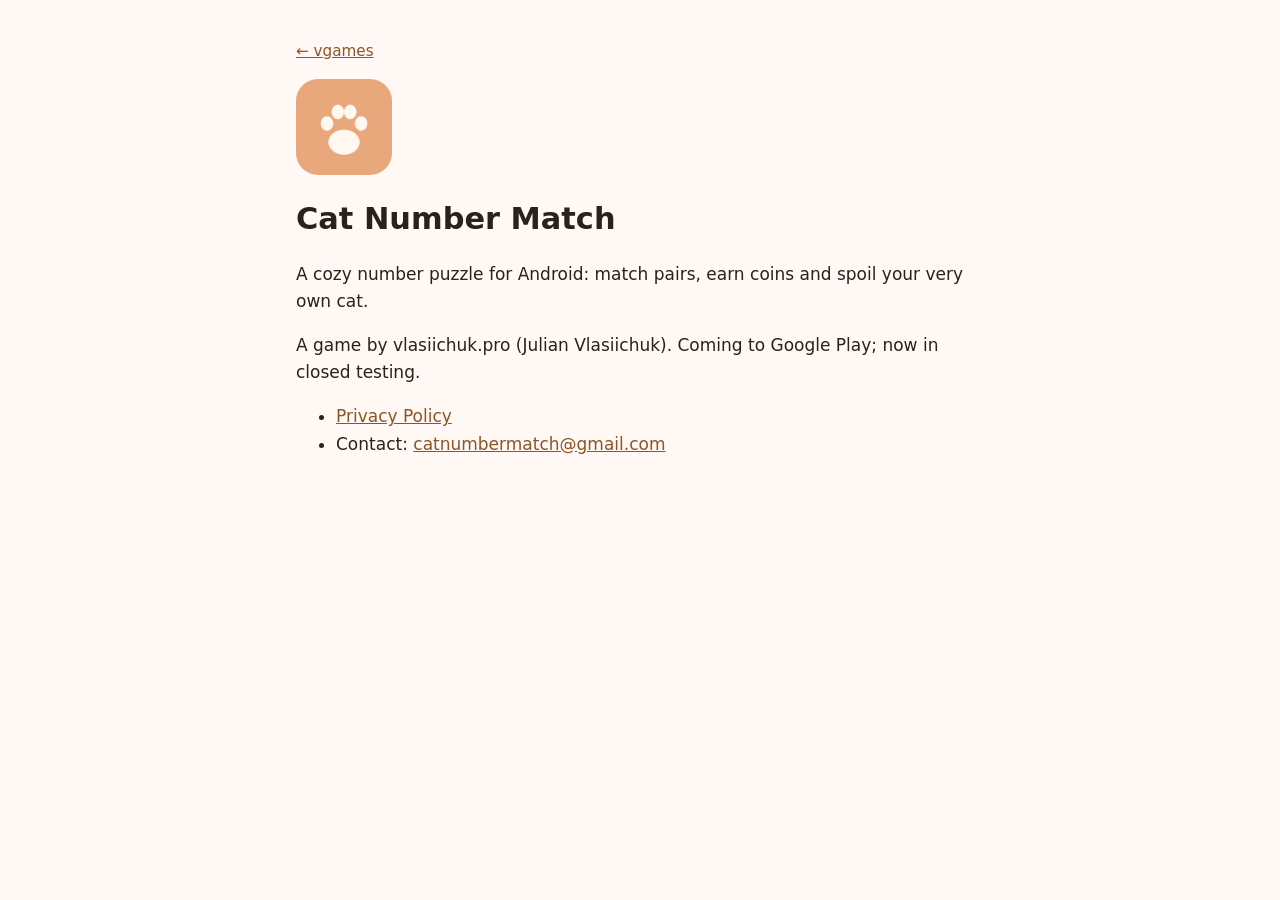
==== cat-number-match/index.html @ b18a02d5 "Hub placeholder at /, Cat Number Match page at /cat-number-match/ Co-Authored-By: Claude Opus 5.5 <n" ====
<!doctype html>
<html lang="en">
<head>
<meta charset="utf-8">
<meta name="viewport" content="width=device-width, initial-scale=1">
<title>Cat Number Match</title>
<link rel="stylesheet" href="../style.css">
</head>
<body>
<main>
<p class="back"><a href="../">← vgames</a></p>
<img class="icon" src="../icon.png" alt="">
<h1>Cat Number Match</h1>
<p>A cozy number puzzle for Android: match pairs, earn coins and spoil your very own cat.</p>
<p>A game by vlasiichuk.pro (Julian Vlasiichuk). Coming to Google Play; now in closed testing.</p>
<ul>
<li><a href="privacy/">Privacy Policy</a></li>
<li>Contact: <a href="mailto:catnumbermatch@gmail.com">catnumbermatch@gmail.com</a></li>
</ul>
</main>
</body>
</html>
---- style.css ----
:root {
  --bg: #fff8f5;
  --ink: #2b211c;
  --muted: #6f5f57;
  --accent: #8e5526;
}
@media (prefers-color-scheme: dark) {
  :root {
    --bg: #1f1915;
    --ink: #efe2d9;
    --muted: #b9a89d;
    --accent: #e3ab6e;
  }
}
* { box-sizing: border-box; }
body {
  margin: 0;
  background: var(--bg);
  color: var(--ink);
  font: 17px/1.6 system-ui, -apple-system, "Segoe UI", Roboto, sans-serif;
}
main { max-width: 720px; margin: 0 auto; padding: 24px 16px 48px; }
h1 { font-size: 1.9rem; margin: 0.4em 0 0.2em; }
h2 { font-size: 1.2rem; margin-top: 1.8em; }
a { color: var(--accent); }
.meta, .back { color: var(--muted); font-size: 0.95rem; }
code { font-size: 0.9em; }
.icon { width: 96px; height: 96px; border-radius: 22px; }
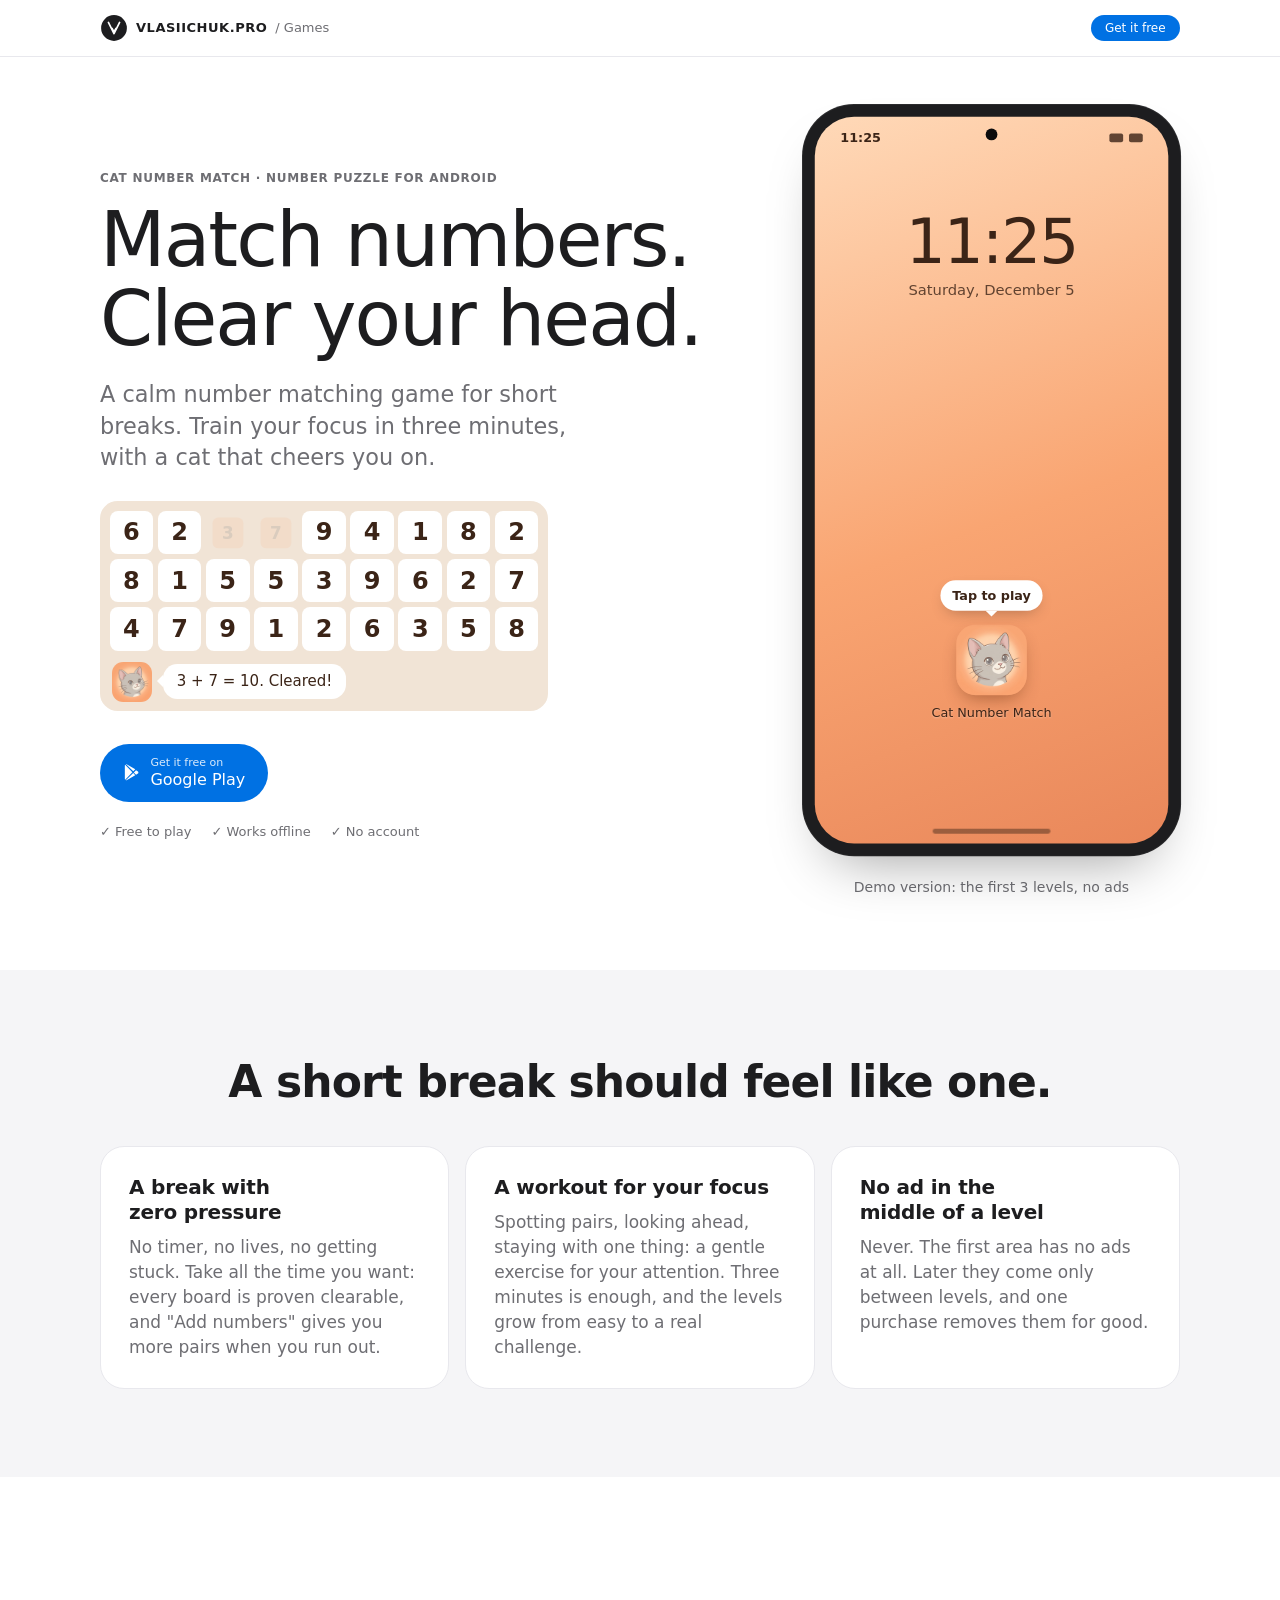
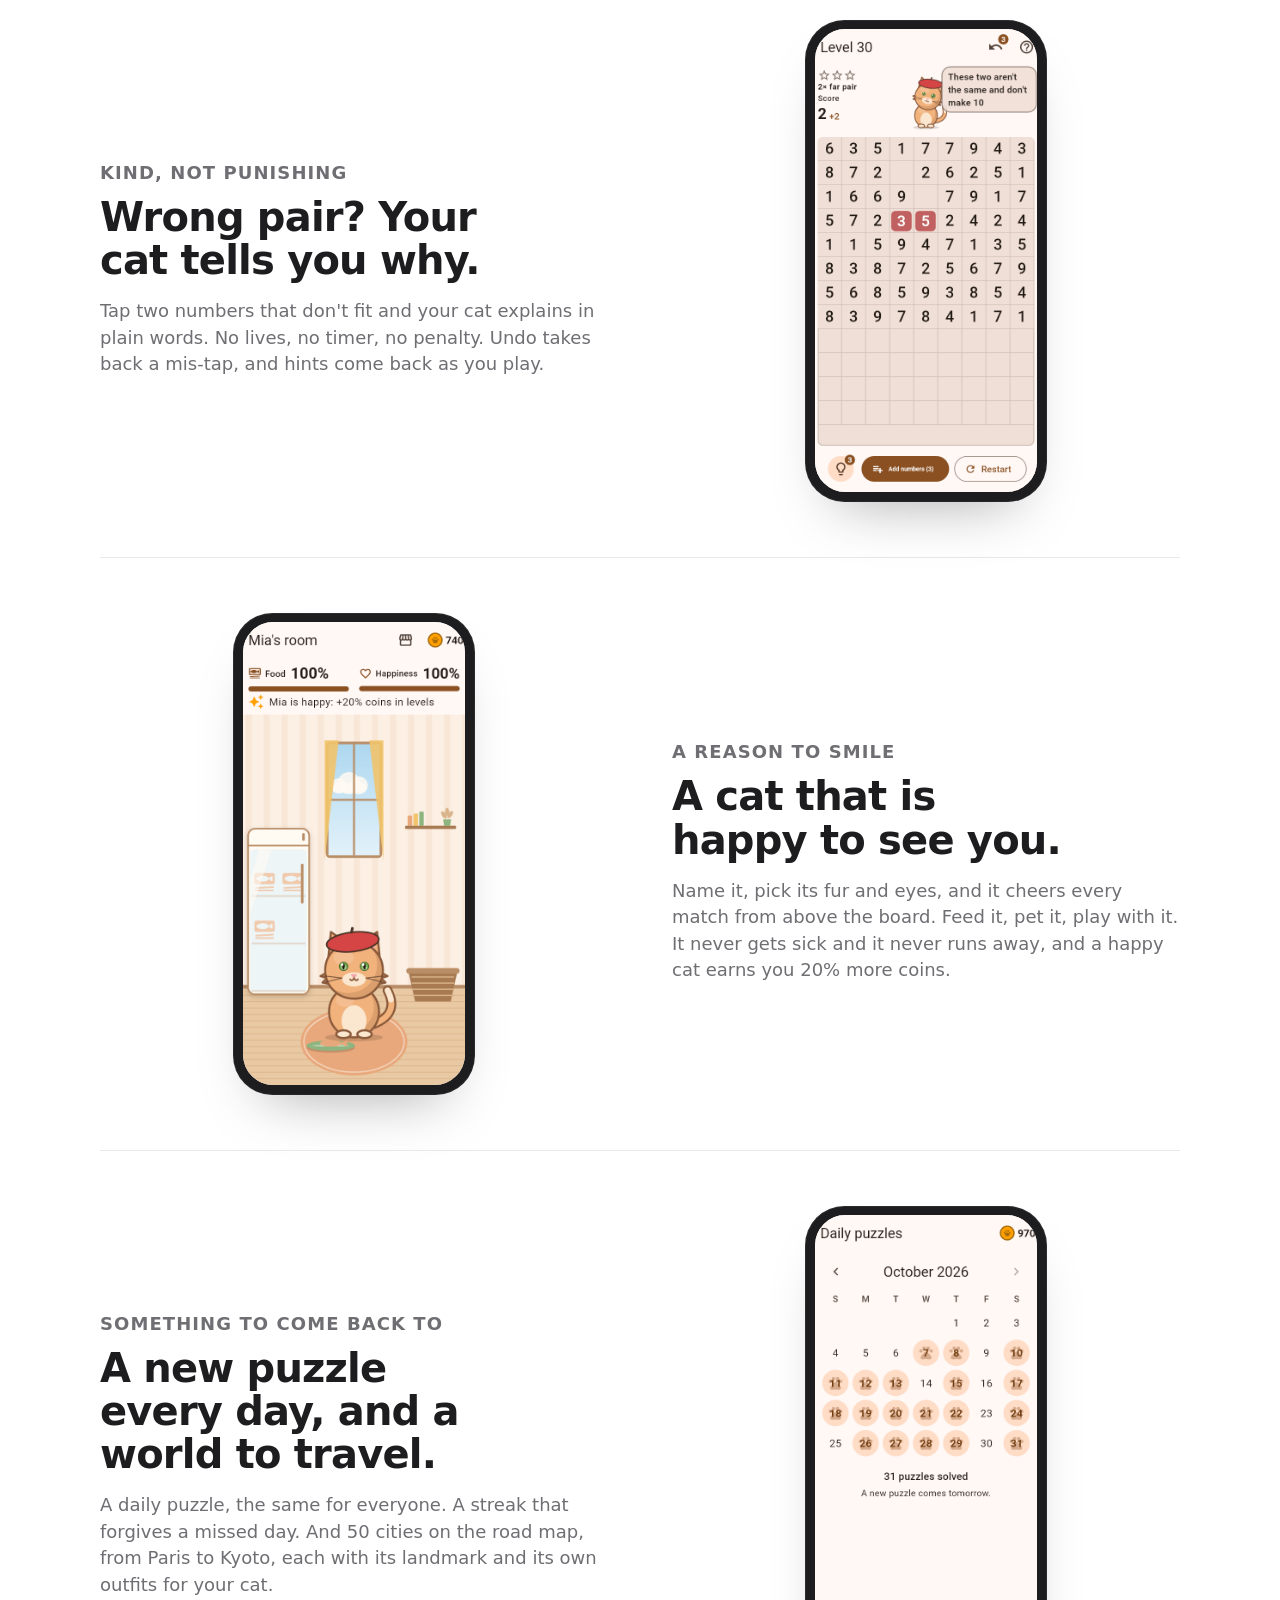
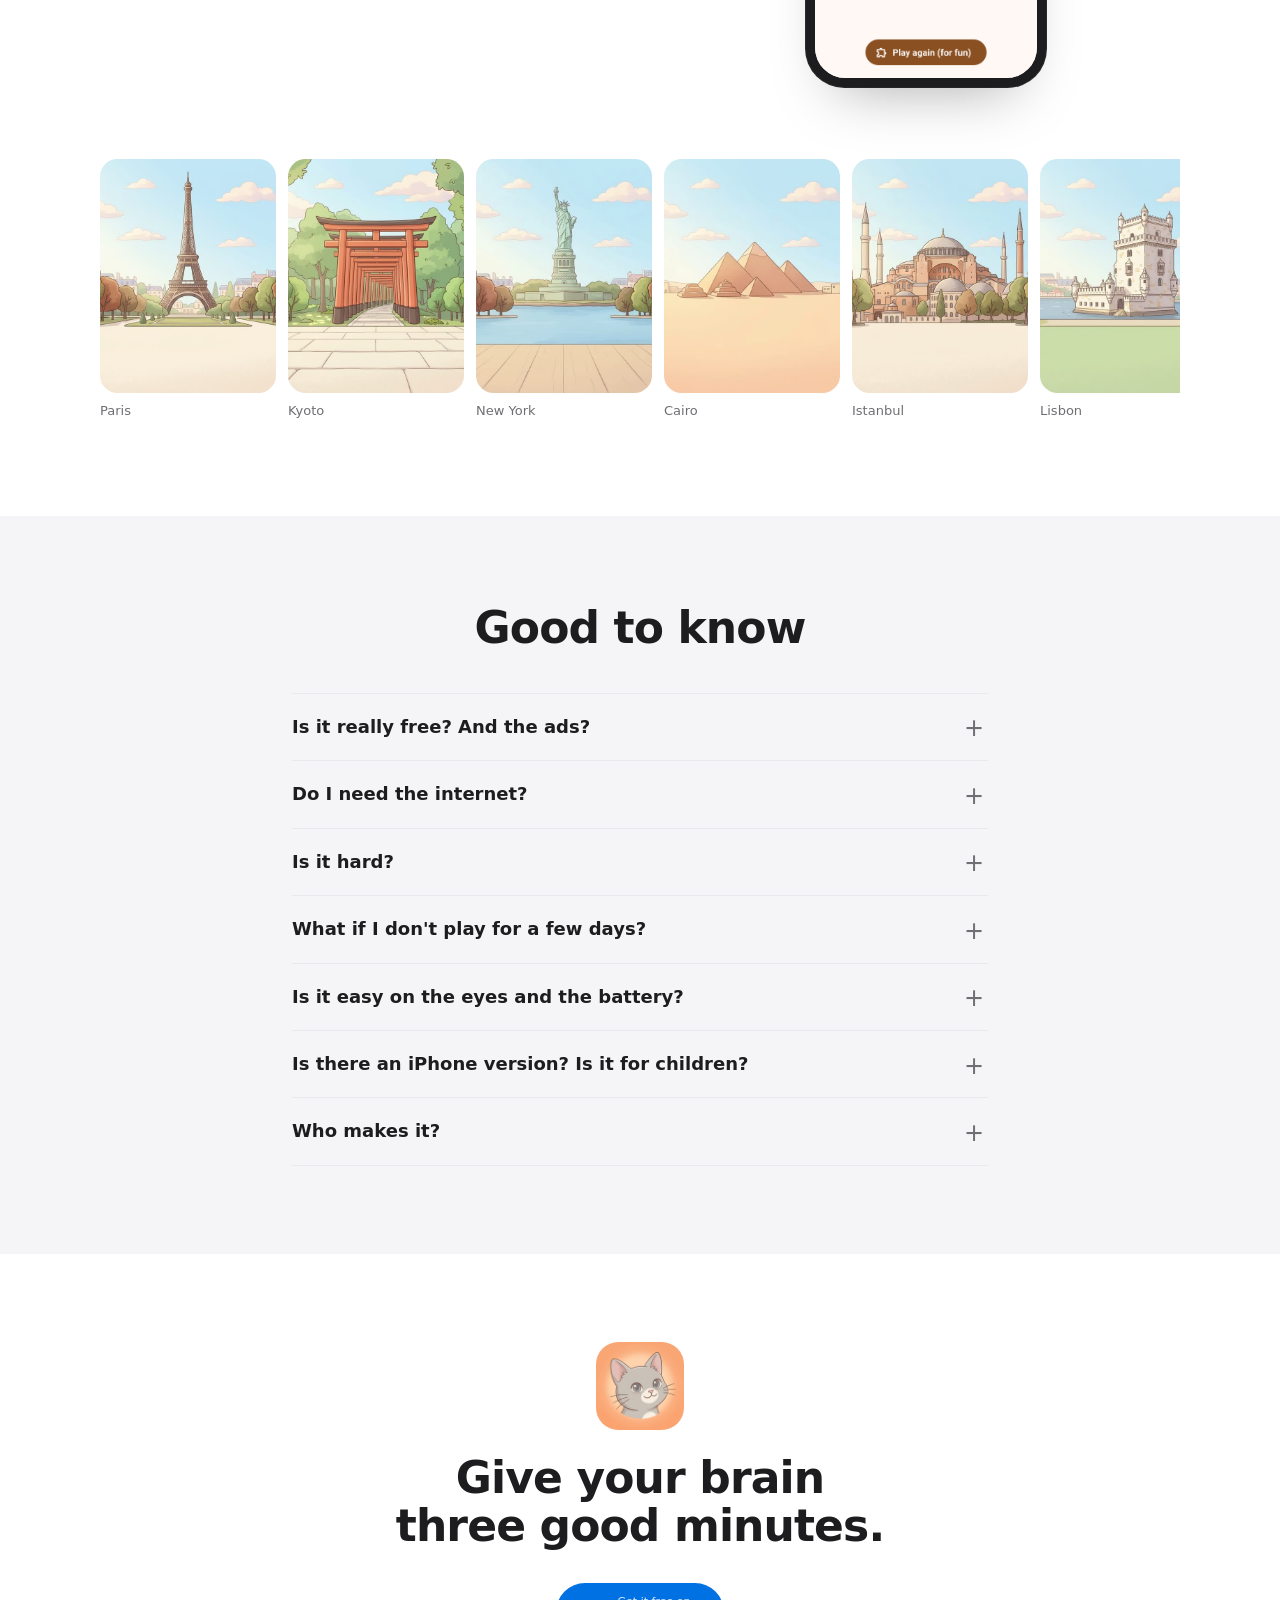
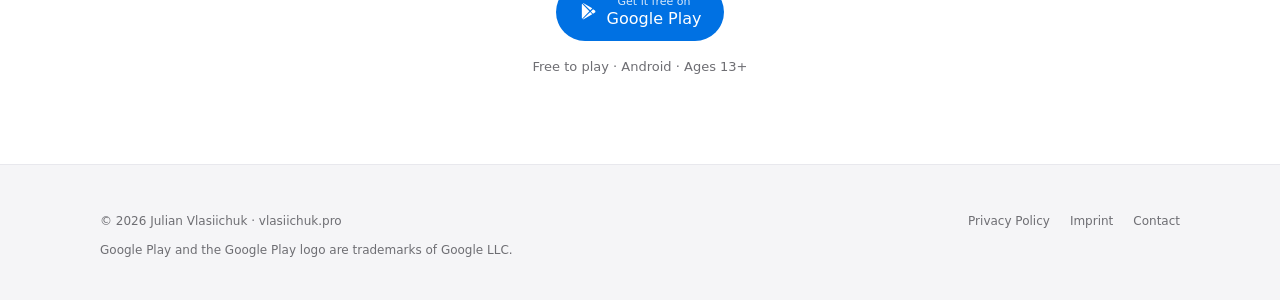
==== commit b02d13d5: "Cat Number Match: new landing page with a playable demo, privacy policy for the website (2026-11-20)" ====
--- a/cat-number-match/index.html
+++ b/cat-number-match/index.html
@@ -3,20 +3,447 @@
 <head>
 <meta charset="utf-8">
 <meta name="viewport" content="width=device-width, initial-scale=1">
-<title>Cat Number Match</title>
-<link rel="stylesheet" href="../style.css">
+<title>Cat Number Match · a calm number matching game to train your focus</title>
+<meta name="description" content="A calm number matching game for Android: take a real break, train your focus, and let your cat cheer you on. Try the first 3 levels right here in your browser.">
+<meta name="theme-color" content="#ffffff" media="(prefers-color-scheme: light)">
+<meta name="theme-color" content="#000000" media="(prefers-color-scheme: dark)">
+<meta property="og:title" content="Cat Number Match">
+<meta property="og:description" content="A calm number matching game to train your focus, with a cat that cheers you on. Try 3 levels in your browser.">
+<meta property="og:image" content="https://vgames.vlasiichuk.pro/cat-number-match/img/en/1-board.png">
+<link rel="icon" href="img/app-icon.png">
+<link rel="preload" href="fonts/geist-latin-wght-normal.woff2" as="font" type="font/woff2" crossorigin>
+<link rel="stylesheet" href="landing.css">
+<link rel="stylesheet" href="page.css">
+<!--
+  The landing page (2026-11-20; chosen by Julian over the first storytelling
+  version, which stays in git history: commit 6829ba1). Built after Alex
+  Hormozi's landing page rules:
+  1. Headline + one-line subheadline promise an outcome.
+  2. The hero image is the proof: the game itself, playable in a phone.
+  3. One call to action; no menu to leave by.
+  4. Video right under the hero, then three cards (his "three bullets":
+     a break without pressure, a workout for the focus, no ad in the middle
+     of a level), then three short stories with screenshots, then the FAQ.
+  5. Short, light, mobile first; legal in the footer.
+
+  Speed and privacy: this page loads only its own small files. The game
+  (about 4.5 MB) loads only after a tap on its icon, from this site, never
+  from Google. YouTube loads only after a click (youtube-nocookie.com).
+-->
 </head>
 <body>
-<main>
-<p class="back"><a href="../">← vgames</a></p>
-<img class="icon" src="../icon.png" alt="">
-<h1>Cat Number Match</h1>
-<p>A cozy number puzzle for Android: match pairs, earn coins and spoil your very own cat.</p>
-<p>A game by vlasiichuk.pro (Julian Vlasiichuk). Coming to Google Play; now in closed testing.</p>
-<ul>
-<li><a href="privacy/">Privacy Policy</a></li>
-<li>Contact: <a href="mailto:catnumbermatch@gmail.com">catnumbermatch@gmail.com</a></li>
-</ul>
+<a class="skip" href="#main">Skip to content</a>
+
+<header class="site-header">
+  <div class="wrap">
+    <a class="brand" href="https://vlasiichuk.pro/">
+      <img src="img/vlasiichuk-mark.svg" alt="" width="28" height="28">
+      <span>VLASIICHUK.PRO</span><span class="crumb">/ Games</span>
+    </a>
+    <div class="head-right">
+      <!-- DE and UK follow when the English page is approved. -->
+      <a class="btn btn-sm head-cta" href="https://play.google.com/store/games" target="_blank" rel="noopener">Get it free</a>
+    </div>
+  </div>
+</header>
+
+<main id="main">
+
+  <!-- 1. Hero: promise on the left, proof (the game) on the right. -->
+  <section class="v2-hero">
+    <div class="wrap v2-hero-grid">
+      <div class="v2-hero-copy">
+        <p class="eyebrow">Cat Number Match · number puzzle for Android</p>
+        <h1>Match numbers.<br>Clear your head.</h1>
+        <p class="lead">A calm number matching game for short breaks. Train your focus in three minutes, with a cat that cheers you on.</p>
+
+        <figure class="mb" id="board" aria-label="How the game works: tap two numbers that are the same or add up to 10, and they clear.">
+          <div class="mb-grid" id="board-grid" aria-hidden="true"></div>
+          <figcaption class="mb-cap" aria-hidden="true">
+            <img src="img/app-icon.png" alt="" width="40" height="40">
+            <span class="mb-say" id="board-say"></span>
+          </figcaption>
+          <p class="sr-only">Tap two numbers that are the same, or that add up to 10, and they disappear. Clear the whole board to win the level.</p>
+        </figure>
+
+        <div class="v2-cta">
+          <!-- Placeholder: the general Play Store page until the game is live. Then the game's own link. -->
+          <a class="btn" id="get" href="https://play.google.com/store/games" target="_blank" rel="noopener">
+            <svg viewBox="0 0 24 24" aria-hidden="true"><path fill="currentColor" d="M4.1 2.3c-.3.3-.4.7-.4 1.2v17c0 .5.1.9.4 1.2l9.4-9.7-9.4-9.7zm10.6 8.5 2.6-2.7L6 1.6c-.4-.2-.8-.3-1.1-.2l9.8 9.4zm0 2.4-9.8 9.4c.3.1.7 0 1.1-.2l11.3-6.5-2.6-2.7zm6.1-2.2-2.5-1.5-2.8 2.9 2.8 2.9 2.5-1.5c.8-.5.8-1.8 0-2.8z"/></svg>
+            <span><small>Get it free on</small>Google Play</span>
+          </a>
+          <!-- Phones only: no phone picture there, so this opens the game full screen. -->
+          <button class="btn btn-ghost v2-try-small" type="button" id="try">Try it in your browser</button>
+        </div>
+        <ul class="facts">
+          <li>Free to play</li>
+          <li>Works offline</li>
+          <li>No account</li>
+        </ul>
+      </div>
+
+      <div class="v2-phone-col" id="phone-col" aria-label="Play the game in this phone">
+        <div class="pp-scale">
+          <div class="pp">
+            <div class="pp-screen" id="screen">
+              <span class="pp-camera" aria-hidden="true"></span>
+              <div class="pp-home">
+                <div class="pp-status" aria-hidden="true"><span id="sb-time">9:41</span><span class="pp-icons"><i></i><i></i></span></div>
+                <div class="pp-clock" id="clock" aria-hidden="true">9:41</div>
+                <div class="pp-date" id="date" aria-hidden="true"></div>
+                <button class="pp-app" type="button" id="app-icon" aria-label="Open Cat Number Match, demo version">
+                  <span class="pp-hint" aria-hidden="true">Tap to play</span>
+                  <img src="img/app-icon.png" alt="" width="72" height="72">
+                  <span>Cat Number Match</span>
+                </button>
+                <span class="pp-gesture" aria-hidden="true"></span>
+              </div>
+              <div class="pp-window" id="app-window"></div>
+            </div>
+          </div>
+        </div>
+        <div class="pp-bar">
+          <span id="phone-note">Demo version: the first 3 levels, no ads</span>
+          <button class="pp-close" type="button" id="close-game" hidden>Close the game</button>
+        </div>
+      </div>
+    </div>
+  </section>
+
+  <!-- 2. Video: for visitors who would rather watch first. -->
+  <!-- HIDDEN until the real demo video exists: put its YouTube id into
+       data-youtube-id below and delete the word "hidden" on the next line. -->
+  <section class="v2-section" aria-labelledby="video-title" hidden>
+    <div class="wrap v2-narrow">
+      <h2 id="video-title">30 seconds of play</h2>
+      <div class="v2-video" id="video" data-youtube-id="M7lc1UVf-VE">
+        <!-- Placeholder video id: replace data-youtube-id with the real demo video. -->
+        <button type="button" aria-label="Play the demo video (loads YouTube)">
+          <img src="img/video-poster.png" alt="Cat Number Match: match pairs, make your cat happy" width="1024" height="500" loading="lazy">
+          <span class="v2-play" aria-hidden="true"><svg viewBox="0 0 24 24"><path d="M8 5.5v13a1 1 0 0 0 1.5.86l10.4-6.5a1 1 0 0 0 0-1.72L9.5 4.64A1 1 0 0 0 8 5.5z"/></svg></span>
+        </button>
+      </div>
+      <p class="fine v2-video-note">The video plays from YouTube once you click it. <a href="privacy/">Privacy</a></p>
+    </div>
+  </section>
+
+  <!-- 3. The three biggest pains, most common first. -->
+  <section class="v2-section v2-panel" aria-labelledby="pains-title">
+    <div class="wrap">
+      <h2 id="pains-title" class="v2-center">A short break should feel like one.</h2>
+      <ul class="v2-pains">
+        <li>
+          <h3>A break with zero pressure</h3>
+          <p>No timer, no lives, no getting stuck. Take all the time you want: every board is proven clearable, and "Add numbers" gives you more pairs when you run out.</p>
+        </li>
+        <li>
+          <h3>A workout for your focus</h3>
+          <p>Spotting pairs, looking ahead, staying with one thing: a gentle exercise for your attention. Three minutes is enough, and the levels grow from easy to a real challenge.</p>
+        </li>
+        <li>
+          <h3>No ad in the middle of a level</h3>
+          <p>Never. The first area has no ads at all. Later they come only between levels, and one purchase removes them for good.</p>
+        </li>
+      </ul>
+    </div>
+  </section>
+
+  <!-- 4. Three short stories, each with the real screen. -->
+  <section class="v2-section" aria-label="What the game is like">
+    <div class="wrap">
+
+      <div class="feature">
+        <div class="copy">
+          <p class="eyebrow">Kind, not punishing</p>
+          <h3>Wrong pair? Your cat tells you why.</h3>
+          <p>Tap two numbers that don't fit and your cat explains in plain words. No lives, no timer, no penalty. Undo takes back a mis-tap, and hints come back as you play.</p>
+        </div>
+        <div class="phone"><img src="img/en/2-refused.png" alt="The cat explains in a speech bubble why two numbers are not a pair" width="540" height="1080" loading="lazy"></div>
+      </div>
+
+      <div class="feature flip">
+        <div class="copy">
+          <p class="eyebrow">A reason to smile</p>
+          <h3>A cat that is happy to see you.</h3>
+          <p>Name it, pick its fur and eyes, and it cheers every match from above the board. Feed it, pet it, play with it. It never gets sick and it never runs away, and a happy cat earns you 20% more coins.</p>
+        </div>
+        <div class="phone"><img src="img/en/5-room.png" alt="The cat's room with its food and happiness bars" width="540" height="1080" loading="lazy"></div>
+      </div>
+
+      <div class="feature">
+        <div class="copy">
+          <p class="eyebrow">Something to come back to</p>
+          <h3>A new puzzle every day, and a world to travel.</h3>
+          <p>A daily puzzle, the same for everyone. A streak that forgives a missed day. And 50 cities on the road map, from Paris to Kyoto, each with its landmark and its own outfits for your cat.</p>
+        </div>
+        <div class="phone"><img src="img/en/7-daily.png" alt="The daily puzzle calendar with a paw on every solved day" width="540" height="1080" loading="lazy"></div>
+      </div>
+
+      <div class="cities" aria-label="Some of the 50 cities">
+        <figure><img src="img/cities/city_paris.jpg" alt="Paris with the Eiffel Tower" width="300" height="400" loading="lazy"><figcaption>Paris</figcaption></figure>
+        <figure><img src="img/cities/city_kyoto.jpg" alt="Kyoto" width="300" height="400" loading="lazy"><figcaption>Kyoto</figcaption></figure>
+        <figure><img src="img/cities/city_new_york.jpg" alt="New York" width="300" height="400" loading="lazy"><figcaption>New York</figcaption></figure>
+        <figure><img src="img/cities/city_cairo.jpg" alt="Cairo" width="300" height="400" loading="lazy"><figcaption>Cairo</figcaption></figure>
+        <figure><img src="img/cities/city_istanbul.jpg" alt="Istanbul" width="300" height="400" loading="lazy"><figcaption>Istanbul</figcaption></figure>
+        <figure><img src="img/cities/city_lisbon.jpg" alt="Lisbon" width="300" height="400" loading="lazy"><figcaption>Lisbon</figcaption></figure>
+        <figure><img src="img/cities/city_kyiv.jpg" alt="Kyiv" width="300" height="400" loading="lazy"><figcaption>Kyiv</figcaption></figure>
+        <figure><img src="img/cities/city_rio_de_janeiro.jpg" alt="Rio de Janeiro" width="300" height="400" loading="lazy"><figcaption>Rio de Janeiro</figcaption></figure>
+      </div>
+      <!-- Quotes from closed-test players go here, only real ones that Julian
+           has the players' OK to publish. -->
+    </div>
+  </section>
+
+  <!-- 5. FAQ: the objections that are left. -->
+  <section class="v2-section v2-panel" id="faq" aria-labelledby="faq-title">
+    <div class="wrap v2-narrow">
+      <h2 id="faq-title">Good to know</h2>
+      <div class="faq">
+        <details>
+          <summary>Is it really free? And the ads?</summary>
+          <p>Yes. Every level, the daily puzzle and the cat are free. The first area has no ads at all. After you have cleared level 10, an ad shows between levels (after every third win) and a small banner on the map and in the cat room, never in the middle of a puzzle. Remove Ads is an optional one-time purchase, no subscription.</p>
+        </details>
+        <details>
+          <summary>Do I need the internet?</summary>
+          <p>No. The game works fully offline, needs no account, and your progress is saved on your phone.</p>
+        </details>
+        <details>
+          <summary>Is it hard?</summary>
+          <p>It starts gently and gets harder level by level, up to a real challenge. Every board can be cleared, and hints, undo and "Add numbers" are there when you need them.</p>
+        </details>
+        <details>
+          <summary>What if I don't play for a few days?</summary>
+          <p>Nothing bad happens. The game waits for you. Your cat may get a little hungry, and a free treat always works. A streak freeze can save your streak for a missed day.</p>
+        </details>
+        <details>
+          <summary>Is it easy on the eyes and the battery?</summary>
+          <p>There is a dark mode for the evening, and while you think, nothing on screen moves, so it is light on your battery.</p>
+        </details>
+        <details>
+          <summary>Is there an iPhone version? Is it for children?</summary>
+          <p>Not yet, Cat Number Match is for Android first. It is made for ages 13 and up.</p>
+        </details>
+        <details>
+          <summary>Who makes it?</summary>
+          <p>Julian Vlasiichuk, a one-person studio at <a href="https://vlasiichuk.pro/">vlasiichuk.pro</a>. Questions and ideas are welcome at <a href="mailto:catnumbermatch@gmail.com">catnumbermatch@gmail.com</a>.</p>
+        </details>
+      </div>
+    </div>
+  </section>
+
+  <!-- 6. One last call. -->
+  <section class="v2-section v2-final" aria-labelledby="final-title">
+    <div class="wrap">
+      <img class="icon" src="img/app-icon.png" alt="" width="88" height="88">
+      <h2 id="final-title">Give your brain three good minutes.</h2>
+      <div class="v2-cta v2-center-cta">
+        <a class="btn" href="https://play.google.com/store/games" target="_blank" rel="noopener">
+          <svg viewBox="0 0 24 24" aria-hidden="true"><path fill="currentColor" d="M4.1 2.3c-.3.3-.4.7-.4 1.2v17c0 .5.1.9.4 1.2l9.4-9.7-9.4-9.7zm10.6 8.5 2.6-2.7L6 1.6c-.4-.2-.8-.3-1.1-.2l9.8 9.4zm0 2.4-9.8 9.4c.3.1.7 0 1.1-.2l11.3-6.5-2.6-2.7zm6.1-2.2-2.5-1.5-2.8 2.9 2.8 2.9 2.5-1.5c.8-.5.8-1.8 0-2.8z"/></svg>
+          <span><small>Get it free on</small>Google Play</span>
+        </a>
+      </div>
+      <p class="fine">Free to play · Android · Ages 13+</p>
+    </div>
+  </section>
+
 </main>
+
+<footer class="site-footer">
+  <div class="wrap">
+    <div class="v2-foot">
+      <span>© 2026 Julian Vlasiichuk · <a href="https://vlasiichuk.pro/">vlasiichuk.pro</a></span>
+      <nav aria-label="Legal">
+        <a href="privacy/">Privacy Policy</a>
+        <a href="https://vlasiichuk.pro/imprint">Imprint</a>
+        <a href="mailto:catnumbermatch@gmail.com">Contact</a>
+      </nav>
+    </div>
+    <p class="v2-foot-small">Google Play and the Google Play logo are trademarks of Google LLC.</p>
+  </div>
+</footer>
+
+<!-- Phones: the game full screen, with a bar to come back. -->
+<div class="v2-full" id="fullgame" hidden role="dialog" aria-modal="true" aria-label="Cat Number Match, demo version">
+  <div class="v2-full-bar">
+    <span>Cat Number Match · demo version</span>
+    <button type="button" id="fullgame-close">Close ✕</button>
+  </div>
+</div>
+
+<script>
+// The hero board: a tiny copy of the game that plays three pairs by itself,
+// so the page is clear before a word is read. It plays three rounds, then
+// rests (no loop while the visitor reads), and stays still with reduced
+// motion.
+(function () {
+  var DIGITS = [
+    [6, 2, 3, 7, 9, 4, 1, 8, 2],
+    [8, 1, 5, 5, 3, 9, 6, 2, 7],
+    [4, 7, 9, 1, 2, 6, 3, 5, 8]
+  ];
+  var STEPS = [
+    { a: [0, 2], b: [0, 3], say: '3 + 7 = 10. Cleared!' },
+    { a: [1, 2], b: [1, 3], say: 'Two of the same. Cleared!' },
+    { a: [0, 5], b: [1, 6], say: '4 + 6 = 10, even across a corner.' }
+  ];
+  var ROUNDS = 3;
+  var grid = document.getElementById('board-grid');
+  var say = document.getElementById('board-say');
+  if (!grid) return;
+  var tiles = {};
+  DIGITS.forEach(function (row, r) {
+    row.forEach(function (d, c) {
+      var t = document.createElement('span');
+      t.className = 'mb-tile';
+      t.textContent = d;
+      grid.appendChild(t);
+      tiles[r + ',' + c] = t;
+    });
+  });
+  function tile(p) { return tiles[p[0] + ',' + p[1]]; }
+  var reduce = window.matchMedia('(prefers-reduced-motion: reduce)').matches;
+  if (reduce) {
+    tile(STEPS[0].a).classList.add('pick'); tile(STEPS[0].b).classList.add('pick');
+    say.textContent = '3 + 7 = 10';
+    return;
+  }
+
+  var timer = null, round = 0, started = false;
+  function wait(ms, fn) { timer = setTimeout(fn, ms); }
+  function reset() {
+    Object.keys(tiles).forEach(function (k) { tiles[k].className = 'mb-tile'; });
+  }
+  function play(i) {
+    if (i === STEPS.length) {
+      round++;
+      if (round >= ROUNDS) { say.textContent = 'Now you try!'; return; }
+      wait(1800, function () { reset(); wait(500, function () { play(0); }); });
+      return;
+    }
+    var st = STEPS[i], a = tile(st.a), b = tile(st.b);
+    say.textContent = i === 0 && round === 0 ? 'Tap two numbers that make 10, or are the same.' : say.textContent;
+    wait(900, function () {
+      a.classList.add('pick');
+      wait(550, function () {
+        b.classList.add('pick');
+        wait(550, function () {
+          say.textContent = st.say;
+          a.classList.add('gone'); b.classList.add('gone');
+          wait(1500, function () { play(i + 1); });
+        });
+      });
+    });
+  }
+  function start() { if (started) return; started = true; play(0); }
+  if ('IntersectionObserver' in window) {
+    new IntersectionObserver(function (e) { if (e[0].isIntersecting) start(); }, { threshold: 0.4 })
+      .observe(document.getElementById('board'));
+  } else { start(); }
+})();
+</script>
+<script>
+(function () {
+  // Where the demo lives (tool/build_lite_web.ps1 builds it there).
+  var GAME = '/cat-number-match/play/';
+
+  // The phone's clock shows the visitor's own time.
+  function tick() {
+    var now = new Date();
+    var t = now.toLocaleTimeString([], { hour: 'numeric', minute: '2-digit' }).replace(/\s?[AP]M$/i, '');
+    document.getElementById('clock').textContent = t;
+    document.getElementById('sb-time').textContent = t;
+    document.getElementById('date').textContent = now.toLocaleDateString([], { weekday: 'long', day: 'numeric', month: 'long' });
+  }
+  tick();
+  setInterval(tick, 30000);
+
+  // Scale the phone down on short windows, so it always fits on screen.
+  var col = document.getElementById('phone-col');
+  function fit() {
+    var s = Math.min(1, Math.max(0.62, (window.innerHeight - 150) / 764));
+    col.style.setProperty('--s', s.toFixed(3));
+  }
+  fit();
+  window.addEventListener('resize', fit);
+
+  // The game's code is fetched in the background once the visitor shows
+  // interest (the pointer over the phone), so it opens faster.
+  var warmed = false;
+  function warm() {
+    if (warmed) return; warmed = true;
+    ['main.dart.js', 'flutter_bootstrap.js'].forEach(function (f) {
+      var l = document.createElement('link'); l.rel = 'prefetch'; l.href = GAME + f; document.head.appendChild(l);
+    });
+  }
+  function gameFrame() {
+    var f = document.createElement('iframe');
+    f.src = GAME;
+    f.title = 'Cat Number Match, demo version';
+    f.allow = 'autoplay; fullscreen';
+    return f;
+  }
+
+  // In the phone: the app window grows from the icon, like on Android.
+  var win = document.getElementById('app-window');
+  var icon = document.getElementById('app-icon');
+  var closeBtn = document.getElementById('close-game');
+  var note = document.getElementById('phone-note');
+  var noteText = note.textContent;
+  function openInPhone() {
+    var screen = document.getElementById('screen').getBoundingClientRect();
+    var r = icon.querySelector('img').getBoundingClientRect();
+    var s = parseFloat(getComputedStyle(col).getPropertyValue('--s')) || 1;
+    win.style.setProperty('--ox', ((r.left + r.width / 2 - screen.left) / s) + 'px');
+    win.style.setProperty('--oy', ((r.top + r.height / 2 - screen.top) / s) + 'px');
+    if (!win.firstChild) win.appendChild(gameFrame());
+    requestAnimationFrame(function () { win.classList.add('open'); });
+    closeBtn.hidden = false;
+    note.textContent = 'Playing the demo version';
+  }
+  function closePhone() {
+    win.classList.remove('open');
+    closeBtn.hidden = true;
+    note.textContent = noteText;
+    icon.focus();
+  }
+  icon.addEventListener('click', openInPhone);
+  closeBtn.addEventListener('click', closePhone);
+  col.addEventListener('pointerenter', warm);
+  icon.addEventListener('focus', warm);
+
+  // On a phone: full screen, with a bar to come back.
+  var full = document.getElementById('fullgame');
+  function openFull() {
+    if (!full.querySelector('iframe')) full.appendChild(gameFrame());
+    full.hidden = false;
+    document.body.style.overflow = 'hidden';
+    document.getElementById('fullgame-close').focus();
+  }
+  function closeFull() {
+    full.hidden = true;
+    document.body.style.overflow = '';
+    document.getElementById('try').focus();
+  }
+  document.getElementById('try').addEventListener('click', openFull);
+  document.getElementById('fullgame-close').addEventListener('click', closeFull);
+  document.addEventListener('keydown', function (e) {
+    if (e.key === 'Escape' && !full.hidden) closeFull();
+  });
+
+  // The video: YouTube loads only now, without its tracking cookies.
+  var video = document.getElementById('video');
+  video.querySelector('button').addEventListener('click', function () {
+    var id = video.getAttribute('data-youtube-id');
+    var f = document.createElement('iframe');
+    f.src = 'https://www.youtube-nocookie.com/embed/' + encodeURIComponent(id) + '?autoplay=1&rel=0&modestbranding=1';
+    f.title = 'Cat Number Match demo video';
+    f.allow = 'autoplay; encrypted-media; picture-in-picture; fullscreen';
+    f.allowFullscreen = true;
+    f.referrerPolicy = 'strict-origin-when-cross-origin';
+    video.innerHTML = '';
+    video.appendChild(f);
+  });
+})();
+</script>
 </body>
 </html>
--- a/cat-number-match/landing.css
+++ b/cat-number-match/landing.css
@@ -0,0 +1,605 @@
+/* Cat Number Match landing page, in the vlasiichuk.pro brand
+   (C:\vibe coder\vlasiichuk.pro\BRAND.md): Geist, the ink greys, and the
+   accent blue only for things you click. The game brings its own colour
+   through the screenshots and the city pictures. */
+
+@font-face {
+  font-family: 'Geist';
+  font-style: normal;
+  font-display: swap;
+  font-weight: 100 900;
+  src: url(fonts/geist-cyrillic-ext-wght-normal.woff2) format('woff2-variations');
+  unicode-range: U+0460-052F, U+1C80-1C8A, U+20B4, U+2DE0-2DFF, U+A640-A69F, U+FE2E-FE2F;
+}
+@font-face {
+  font-family: 'Geist';
+  font-style: normal;
+  font-display: swap;
+  font-weight: 100 900;
+  src: url(fonts/geist-cyrillic-wght-normal.woff2) format('woff2-variations');
+  unicode-range: U+0301, U+0400-045F, U+0490-0491, U+04B0-04B1, U+2116;
+}
+@font-face {
+  font-family: 'Geist';
+  font-style: normal;
+  font-display: swap;
+  font-weight: 100 900;
+  src: url(fonts/geist-latin-ext-wght-normal.woff2) format('woff2-variations');
+  unicode-range: U+0100-02BA, U+02BD-02C5, U+02C7-02CC, U+02CE-02D7, U+02DD-02FF, U+0304, U+0308, U+0329, U+1D00-1DBF, U+1E00-1E9F, U+1EF2-1EFF, U+2020, U+20A0-20AB, U+20AD-20C0, U+2113, U+2C60-2C7F, U+A720-A7FF;
+}
+@font-face {
+  font-family: 'Geist';
+  font-style: normal;
+  font-display: swap;
+  font-weight: 100 900;
+  src: url(fonts/geist-latin-wght-normal.woff2) format('woff2-variations');
+  unicode-range: U+0000-00FF, U+0131, U+0152-0153, U+02BB-02BC, U+02C6, U+02DA, U+02DC, U+0304, U+0308, U+0329, U+2000-206F, U+20AC, U+2122, U+2191, U+2193, U+2212, U+2215, U+FEFF, U+FFFD;
+}
+
+:root {
+  --ink-900: #1d1d1f;
+  --ink-800: #2d2d2f;
+  --ink-700: #424245;
+  --ink-600: #6e6e73;
+  --ink-300: #d2d2d7;
+  --ink-200: #e8e8ed;
+  --ink-100: #f5f5f7;
+  --ink-50: #fbfbfd;
+  --accent: #0071e3;
+  --accent-hover: #0077ed;
+
+  --bg: #ffffff;
+  --panel: var(--ink-100);
+  --text: var(--ink-900);
+  --muted: var(--ink-600);
+  --line: var(--ink-200);
+  --card: #ffffff;
+  --link: var(--accent);
+  --ease: cubic-bezier(0.28, 0.11, 0.32, 1);
+  --wrap: 1120px;
+  color-scheme: light;
+}
+
+@media (prefers-color-scheme: dark) {
+  :root {
+    --bg: #000000;
+    --panel: #101011;
+    --text: #f5f5f7;
+    --muted: #a1a1a6;
+    --line: #2d2d2f;
+    --card: #1d1d1f;
+    --link: #2997ff;
+    --accent: #0071e3;
+    color-scheme: dark;
+  }
+}
+
+*, *::before, *::after { box-sizing: border-box; }
+
+html {
+  -webkit-font-smoothing: antialiased;
+  -moz-osx-font-smoothing: grayscale;
+  scroll-behavior: smooth;
+  scroll-padding-top: 4.5rem;
+}
+
+body {
+  margin: 0;
+  font-family: 'Geist', system-ui, -apple-system, 'Segoe UI', Arial, sans-serif;
+  font-size: 1.0625rem;
+  font-weight: 400;
+  line-height: 1.47;
+  background: var(--bg);
+  color: var(--text);
+}
+
+img { max-width: 100%; height: auto; display: block; }
+
+h1, h2, h3 {
+  font-weight: 600;
+  letter-spacing: -0.02em;
+  line-height: 1.08;
+  text-wrap: balance;
+  margin: 0;
+}
+
+p { margin: 0; }
+
+a { color: var(--link); text-decoration: none; }
+a:hover { text-decoration: underline; }
+
+:focus-visible {
+  outline: 2px solid var(--link);
+  outline-offset: 3px;
+  border-radius: 2px;
+}
+
+.skip {
+  position: absolute;
+  left: -9999px;
+  top: 0.5rem;
+  z-index: 100;
+  background: var(--card);
+  padding: 0.5rem 0.75rem;
+  border-radius: 8px;
+}
+.skip:focus { left: 0.5rem; }
+
+.wrap {
+  max-width: var(--wrap);
+  margin: 0 auto;
+  padding: 0 1.25rem;
+}
+
+.eyebrow {
+  font-size: 0.75rem;
+  font-weight: 600;
+  letter-spacing: 0.06em;
+  text-transform: uppercase;
+  color: var(--muted);
+}
+
+/* ---------- Header: small and quiet, like the portfolio ---------- */
+
+.site-header {
+  position: sticky;
+  top: 0;
+  z-index: 50;
+  background: color-mix(in srgb, var(--bg) 82%, transparent);
+  backdrop-filter: saturate(180%) blur(20px);
+  -webkit-backdrop-filter: saturate(180%) blur(20px);
+  border-bottom: 1px solid var(--line);
+}
+.site-header .wrap {
+  display: flex;
+  align-items: center;
+  justify-content: space-between;
+  gap: 1rem;
+  height: 3.5rem;
+}
+.brand {
+  display: flex;
+  align-items: center;
+  gap: 0.5rem;
+  color: var(--text);
+  font-size: 0.8125rem;
+  font-weight: 600;
+  letter-spacing: 0.04em;
+}
+.brand:hover { text-decoration: none; }
+.brand img { width: 1.75rem; height: 1.75rem; }
+.brand .crumb { color: var(--muted); font-weight: 400; letter-spacing: 0; }
+@media (prefers-color-scheme: dark) {
+  .brand img { filter: invert(1); }
+}
+
+.nav {
+  display: none;
+  gap: 1.75rem;
+  font-size: 0.75rem;
+}
+.nav a { color: var(--ink-700); }
+@media (prefers-color-scheme: dark) { .nav a { color: var(--muted); } }
+.nav a:hover { color: var(--text); text-decoration: none; }
+
+.head-right { display: flex; align-items: center; gap: 1rem; }
+.lang { display: flex; gap: 0.6rem; font-size: 0.75rem; }
+.lang a { color: var(--muted); }
+.lang a:hover { color: var(--text); text-decoration: none; }
+.lang strong { font-weight: 600; }
+
+@media (min-width: 880px) {
+  .nav { display: flex; }
+}
+
+/* ---------- Buttons: blue means "click me", nothing else ---------- */
+
+.btn {
+  display: inline-flex;
+  align-items: center;
+  gap: 0.6rem;
+  background: var(--accent);
+  color: #fff;
+  border-radius: 980px;
+  padding: 0.8rem 1.4rem;
+  font-size: 1rem;
+  font-weight: 500;
+  line-height: 1.2;
+  transition: background-color 0.3s var(--ease);
+}
+.btn:hover { background: var(--accent-hover); text-decoration: none; }
+.btn svg { width: 1.15rem; height: 1.15rem; flex: none; }
+.btn small { display: block; font-size: 0.6875rem; font-weight: 400; opacity: 0.85; }
+.btn-sm { padding: 0.35rem 0.9rem; font-size: 0.75rem; font-weight: 400; }
+.btn-sm svg { width: 0.85rem; height: 0.85rem; }
+.head-cta { display: none; }
+@media (min-width: 640px) { .head-cta { display: inline-flex; } }
+
+.text-link { font-size: 1rem; }
+.text-link::after { content: ' ›'; }
+
+.fine {
+  font-size: 0.8125rem;
+  color: var(--muted);
+}
+
+/* ---------- Phone frames around the real screens ---------- */
+
+.phone {
+  position: relative;
+  border-radius: 2.4rem;
+  padding: 0.55rem;
+  background: var(--ink-900);
+  box-shadow: 0 30px 60px -30px rgba(0, 0, 0, 0.35), 0 0 0 1px var(--ink-800);
+  aspect-ratio: 1 / 2;
+  width: 100%;
+}
+.phone img {
+  width: 100%;
+  height: 100%;
+  object-fit: cover;
+  object-position: top;
+  border-radius: 1.9rem;
+  background: var(--ink-100);
+}
+
+/* ---------- Hero ---------- */
+
+.hero {
+  text-align: center;
+  padding: 3.5rem 0 0;
+  overflow: hidden;
+}
+.hero h1 {
+  font-size: clamp(2.6rem, 8vw, 5rem);
+  font-weight: 500;
+  letter-spacing: -0.025em;
+  line-height: 1.05;
+  margin-top: 0.75rem;
+}
+.hero .lead {
+  max-width: 38rem;
+  margin: 1.25rem auto 0;
+  font-size: clamp(1.15rem, 2.4vw, 1.4rem);
+  color: var(--muted);
+  line-height: 1.4;
+}
+.hero .cta {
+  margin-top: 2rem;
+  display: flex;
+  flex-wrap: wrap;
+  gap: 1rem 1.5rem;
+  justify-content: center;
+  align-items: center;
+}
+.facts {
+  list-style: none;
+  padding: 0;
+  margin: 1.25rem 0 0;
+  display: flex;
+  flex-wrap: wrap;
+  justify-content: center;
+  gap: 0.35rem 1.25rem;
+  font-size: 0.8125rem;
+  color: var(--muted);
+}
+.facts li::before { content: '✓ '; }
+
+.hero-phones {
+  display: grid;
+  grid-template-columns: 1fr 1.25fr 1fr;
+  gap: clamp(0.75rem, 3vw, 2.25rem);
+  align-items: end;
+  max-width: 54rem;
+  margin: 0 auto;
+  padding: 0 1.25rem;
+  /* The phones are cut at the bottom; the grey runs on into the next
+     section, so they seem to stand in it. */
+  margin-bottom: -7rem;
+}
+.hero-phones .phone:nth-child(1),
+.hero-phones .phone:nth-child(3) { transform: translateY(3rem); }
+/* Phones: one big phone instead of three small ones. */
+@media (max-width: 639px) {
+  .hero-phones {
+    grid-template-columns: minmax(0, 15rem);
+    justify-content: center;
+    margin-bottom: -5rem;
+  }
+  .hero-phones .phone:nth-child(1),
+  .hero-phones .phone:nth-child(3) { display: none; }
+}
+.hero-stage {
+  margin-top: 3.5rem;
+  background: linear-gradient(var(--bg) 35%, var(--panel) 35%);
+}
+
+/* ---------- Sections ---------- */
+
+.section { padding: clamp(4.5rem, 10vw, 7.5rem) 0; }
+.section.panel { background: var(--panel); }
+.section-head { max-width: 44rem; }
+.section-head.center { margin: 0 auto; text-align: center; }
+.section h2 {
+  font-size: clamp(2rem, 5vw, 3.25rem);
+  margin-top: 0.6rem;
+}
+.section .intro {
+  margin-top: 1.1rem;
+  font-size: clamp(1.1rem, 2vw, 1.3rem);
+  color: var(--muted);
+  line-height: 1.45;
+}
+
+/* Problem: what a quick break usually turns into. */
+.contrast {
+  display: grid;
+  gap: 1rem;
+  margin-top: 3rem;
+}
+.contrast > div {
+  background: var(--card);
+  border: 1px solid var(--line);
+  border-radius: 1.5rem;
+  padding: 1.75rem;
+}
+.contrast h3 { font-size: 1.2rem; }
+.contrast ul { margin: 1rem 0 0; padding: 0; list-style: none; }
+.contrast li { padding: 0.55rem 0; border-top: 1px solid var(--line); color: var(--muted); }
+.contrast li:first-child { border-top: 0; }
+.contrast .ours li { color: var(--text); }
+.contrast .ours li::before { content: '✓  '; font-weight: 600; }
+.contrast .theirs li::before { content: '✕  '; }
+@media (min-width: 800px) { .contrast { grid-template-columns: 1fr 1fr; } }
+
+/* How to play: three steps. */
+.steps {
+  list-style: none;
+  padding: 0;
+  margin: 3rem 0 0;
+  display: grid;
+  gap: 1rem;
+  counter-reset: step;
+}
+.steps li {
+  background: var(--card);
+  border-radius: 1.5rem;
+  padding: 1.75rem;
+  counter-increment: step;
+}
+.steps li::before {
+  content: counter(step);
+  display: inline-grid;
+  place-items: center;
+  width: 2rem;
+  height: 2rem;
+  border-radius: 50%;
+  border: 1px solid var(--ink-300);
+  font-size: 0.875rem;
+  font-weight: 600;
+  margin-bottom: 1rem;
+}
+.steps h3 { font-size: 1.2rem; }
+.steps p { margin-top: 0.5rem; color: var(--muted); }
+.pairs {
+  display: flex;
+  gap: 0.4rem;
+  margin-top: 1rem;
+  font-variant-numeric: tabular-nums;
+}
+.pairs span {
+  width: 2.25rem;
+  height: 2.25rem;
+  display: grid;
+  place-items: center;
+  border-radius: 0.6rem;
+  border: 1px solid var(--line);
+  font-weight: 600;
+}
+.pairs i { align-self: center; color: var(--muted); font-style: normal; padding: 0 0.25rem; }
+@media (min-width: 800px) { .steps { grid-template-columns: repeat(3, 1fr); } }
+
+/* Benefit rows: one promise, one screen. */
+.feature {
+  display: grid;
+  gap: 2.5rem;
+  align-items: center;
+  padding: clamp(3rem, 7vw, 5rem) 0;
+  border-top: 1px solid var(--line);
+}
+.feature:first-of-type { border-top: 0; }
+.feature .phone { max-width: 17rem; margin: 0 auto; }
+.feature h3 { font-size: clamp(1.75rem, 4vw, 2.5rem); margin-top: 0.6rem; }
+.feature p { margin-top: 1rem; font-size: 1.125rem; color: var(--muted); }
+.feature ul { margin: 1.25rem 0 0; padding-left: 1.1rem; color: var(--muted); }
+.feature li { margin: 0.35rem 0; }
+@media (min-width: 800px) {
+  .feature { grid-template-columns: 1fr 1fr; gap: 4rem; }
+  .feature.flip .copy { order: 2; }
+}
+
+/* Cities strip: the game's own colour. */
+.cities {
+  display: grid;
+  grid-auto-flow: column;
+  grid-auto-columns: minmax(11rem, 1fr);
+  gap: 0.75rem;
+  overflow-x: auto;
+  scroll-snap-type: x mandatory;
+  margin-top: 2.5rem;
+  padding-bottom: 0.5rem;
+}
+.cities figure { margin: 0; scroll-snap-align: start; }
+.cities img {
+  width: 100%;
+  aspect-ratio: 3 / 4;
+  object-fit: cover;
+  border-radius: 1.1rem;
+}
+.cities figcaption { margin-top: 0.5rem; font-size: 0.8125rem; color: var(--muted); }
+
+/* Video placeholder: a fixed box, no autoplay. */
+.video {
+  margin: 3rem auto 0;
+  max-width: 22rem;
+}
+.video .frame {
+  position: relative;
+  aspect-ratio: 9 / 16;
+  border-radius: 1.75rem;
+  overflow: hidden;
+  background: var(--ink-900);
+  display: grid;
+  place-items: center;
+}
+.video .frame img {
+  position: absolute;
+  inset: 0;
+  width: 100%;
+  height: 100%;
+  object-fit: cover;
+  opacity: 0.45;
+}
+.video .play {
+  position: relative;
+  display: grid;
+  justify-items: center;
+  gap: 0.75rem;
+  color: #fff;
+  font-size: 0.9rem;
+  text-align: center;
+  padding: 1rem;
+}
+.video .play span {
+  width: 4.25rem;
+  height: 4.25rem;
+  border-radius: 50%;
+  background: rgba(255, 255, 255, 0.92);
+  display: grid;
+  place-items: center;
+}
+.video .play svg { width: 1.4rem; height: 1.4rem; margin-left: 0.2rem; fill: var(--ink-900); }
+
+/* Who it is for. */
+.fit {
+  display: grid;
+  gap: 1rem;
+  margin-top: 3rem;
+}
+.fit > div { border-radius: 1.5rem; padding: 1.75rem; background: var(--card); border: 1px solid var(--line); }
+.fit h3 { font-size: 1.2rem; }
+.fit ul { margin: 1rem 0 0; padding-left: 1.1rem; }
+.fit li { margin: 0.5rem 0; }
+.fit .no li { color: var(--muted); }
+@media (min-width: 800px) { .fit { grid-template-columns: 1.4fr 1fr; } }
+
+/* The offer: everything you get. */
+.offer {
+  margin-top: 3rem;
+  border-radius: 2rem;
+  background: var(--card);
+  border: 1px solid var(--line);
+  overflow: hidden;
+}
+.offer ul { list-style: none; margin: 0; padding: 0; }
+.offer li {
+  display: grid;
+  grid-template-columns: 1fr auto;
+  gap: 1rem;
+  align-items: baseline;
+  padding: 1.1rem 1.75rem;
+  border-top: 1px solid var(--line);
+}
+.offer li:first-child { border-top: 0; }
+.offer li b { font-weight: 600; }
+.offer li span { display: block; font-size: 0.9375rem; color: var(--muted); }
+.offer li em { font-style: normal; font-size: 0.875rem; color: var(--muted); white-space: nowrap; }
+.offer .total {
+  background: var(--panel);
+  padding: 1.75rem;
+  display: grid;
+  gap: 1.25rem;
+  text-align: center;
+  justify-items: center;
+}
+.offer .total p { font-size: 1.25rem; font-weight: 600; letter-spacing: -0.01em; }
+.offer .total .fine { font-size: 0.875rem; font-weight: 400; letter-spacing: 0; }
+
+.promise {
+  display: grid;
+  gap: 1rem;
+  margin-top: 1rem;
+}
+.promise div { border-radius: 1.5rem; padding: 1.5rem 1.75rem; background: var(--card); border: 1px solid var(--line); }
+.promise b { display: block; font-weight: 600; }
+.promise span { display: block; margin-top: 0.35rem; color: var(--muted); font-size: 0.9375rem; }
+@media (min-width: 800px) { .promise { grid-template-columns: repeat(3, 1fr); } }
+
+/* Quotes: empty until real testers say yes. */
+.quotes { margin-top: 2rem; }
+
+/* FAQ. */
+.faq { margin-top: 2.5rem; border-top: 1px solid var(--line); }
+.faq details { border-bottom: 1px solid var(--line); }
+.faq summary {
+  cursor: pointer;
+  list-style: none;
+  padding: 1.25rem 2rem 1.25rem 0;
+  font-weight: 600;
+  font-size: 1.125rem;
+  position: relative;
+}
+.faq summary::-webkit-details-marker { display: none; }
+.faq summary::after {
+  content: '+';
+  position: absolute;
+  right: 0.25rem;
+  top: 1.1rem;
+  font-weight: 300;
+  font-size: 1.5rem;
+  color: var(--muted);
+}
+.faq details[open] summary::after { content: '−'; }
+.faq details p { padding: 0 0 1.4rem; color: var(--muted); max-width: 44rem; }
+
+/* Final call. */
+.final { text-align: center; }
+.final .icon { width: 5.5rem; height: 5.5rem; border-radius: 1.4rem; margin: 0 auto 1.5rem; }
+.final .cta { margin-top: 2rem; display: flex; justify-content: center; }
+.final .fine { margin-top: 1rem; }
+
+/* ---------- Footer: small, grey, quiet ---------- */
+
+.site-footer {
+  background: var(--panel);
+  border-top: 1px solid var(--line);
+  padding: 3rem 0 2.5rem;
+  font-size: 0.75rem;
+  color: var(--muted);
+}
+.site-footer .cols { display: grid; gap: 2rem; }
+.site-footer b { color: var(--text); font-weight: 600; display: block; margin-bottom: 0.75rem; }
+.site-footer ul { list-style: none; margin: 0; padding: 0; }
+.site-footer li { margin: 0.5rem 0; }
+.site-footer a { color: var(--muted); }
+.site-footer a:hover { color: var(--text); }
+.site-footer .bottom { margin-top: 2.5rem; padding-top: 1.25rem; border-top: 1px solid var(--line); display: grid; gap: 0.4rem; }
+.site-footer .logo { display: flex; align-items: center; gap: 0.5rem; color: var(--text); font-weight: 600; letter-spacing: 0.04em; }
+.site-footer .logo img { width: 1.75rem; height: 1.75rem; }
+@media (prefers-color-scheme: dark) { .site-footer .logo img { filter: invert(1); } }
+@media (min-width: 800px) { .site-footer .cols { grid-template-columns: 1.6fr 1fr 1fr 1fr; } }
+
+/* ---------- Scroll reveal (nothing hides without JavaScript) ---------- */
+
+.js .reveal {
+  opacity: 0;
+  transform: translate3d(0, 2rem, 0);
+  transition: opacity 1s var(--ease), transform 1s var(--ease);
+}
+.js .reveal.is-visible { opacity: 1; transform: none; }
+
+@media (prefers-reduced-motion: reduce) {
+  html { scroll-behavior: auto; }
+  .js .reveal { opacity: 1; transform: none; transition: none; }
+  .btn { transition: none; }
+}
--- a/cat-number-match/page.css
+++ b/cat-number-match/page.css
@@ -0,0 +1,210 @@
+/* The landing page. The brand (fonts, colours, header, buttons,
+   footer, FAQ, feature rows, city strip) comes from landing.css; this
+   file adds only what is new: the hero with the playable phone, the video,
+   the three cards, and calmer spacing for a shorter page. */
+
+/* ---------- Hero ---------- */
+
+.v2-hero { padding: 2.5rem 0 3rem; }
+.v2-hero-grid {
+  display: grid;
+  grid-template-columns: minmax(0, 1fr);
+  gap: 2.5rem;
+  align-items: center;
+}
+.v2-hero-copy .eyebrow { margin: 0; }
+.v2-hero-copy h1 {
+  font-size: clamp(2.6rem, 6.4vw, 4.75rem);
+  font-weight: 500;
+  letter-spacing: -0.025em;
+  line-height: 1.05;
+  margin-top: 0.75rem;
+}
+.v2-hero-copy .lead {
+  max-width: 30rem;
+  margin: 1.25rem 0 0;
+  font-size: clamp(1.15rem, 2vw, 1.4rem);
+  color: var(--muted);
+  line-height: 1.4;
+}
+.v2-cta { display: flex; flex-wrap: wrap; gap: 0.75rem 1rem; align-items: center; margin-top: 2rem; }
+.v2-center-cta { justify-content: center; }
+.v2-hero-copy .facts { justify-content: flex-start; }
+
+.btn-ghost { background: transparent; color: var(--text); box-shadow: inset 0 0 0 1px var(--ink-300); font: inherit; font-size: 1rem; font-weight: 500; border: 0; cursor: pointer; }
+.btn-ghost:hover { background: var(--panel); }
+@media (prefers-color-scheme: dark) { .btn-ghost { box-shadow: inset 0 0 0 1px var(--line); } }
+button.btn { font-family: inherit; cursor: pointer; border: 0; }
+
+/* Wide screens: words left, the playable phone right. */
+@media (min-width: 900px) {
+  .v2-hero { padding: 3rem 0 4rem; }
+  .v2-hero-grid { grid-template-columns: minmax(0, 1fr) auto; gap: 4rem; }
+  .v2-try-small { display: none; }
+}
+/* Phones: no phone picture (a phone inside a phone is too small); the
+   button opens the game full screen instead. */
+@media (max-width: 899px) {
+  .v2-hero-copy { text-align: center; }
+  .v2-hero-copy .lead, .v2-rule { margin-left: auto; margin-right: auto; }
+  .v2-hero-copy .v2-cta, .v2-hero-copy .facts { justify-content: center; }
+}
+
+/* ---------- The playable phone ----------
+   Its screen is 360 x 740 CSS pixels, the size the game is made for; the
+   whole phone scales down on short windows (--s, set by the script). */
+
+.v2-phone-col { display: flex; flex-direction: column; align-items: center; gap: 0.9rem; }
+@media (max-width: 899px) { .v2-phone-col { display: none; } }
+.pp-scale { width: calc(384px * var(--s, 1)); height: calc(764px * var(--s, 1)); }
+.pp {
+  width: 384px; height: 764px; padding: 12px; border-radius: 52px;
+  background: var(--ink-900);
+  box-shadow: 0 30px 60px -28px rgba(0, 0, 0, 0.4), 0 0 0 1px var(--ink-800);
+  transform: scale(var(--s, 1)); transform-origin: top left; position: relative;
+}
+@media (prefers-color-scheme: dark) { .pp { background: var(--ink-800); box-shadow: 0 0 0 1px var(--ink-700); } }
+.pp-screen {
+  position: relative; width: 360px; height: 740px; border-radius: 40px; overflow: hidden; isolation: isolate;
+  background: linear-gradient(160deg, #ffd9b8 0%, #f9a572 55%, #e9875a 100%);
+}
+.pp-camera { position: absolute; top: 12px; left: 50%; width: 12px; height: 12px; margin-left: -6px; border-radius: 50%; background: #0b0b0c; z-index: 5; }
+
+.pp-home { position: absolute; inset: 0; display: flex; flex-direction: column; align-items: center; color: #3b2417; }
+.pp-status { align-self: stretch; display: flex; justify-content: space-between; padding: 12px 26px 0; font-size: 0.8125rem; font-weight: 600; }
+.pp-icons { display: flex; gap: 6px; align-items: center; }
+.pp-icons i { display: block; width: 14px; height: 9px; border-radius: 2px; background: currentColor; opacity: 0.8; }
+.pp-clock { margin-top: 64px; font-size: 4rem; font-weight: 300; letter-spacing: -0.03em; line-height: 1; }
+.pp-date { margin-top: 6px; font-size: 0.9375rem; font-weight: 500; opacity: 0.8; }
+.pp-app {
+  all: unset; margin-top: auto; margin-bottom: 116px; display: flex; flex-direction: column; align-items: center;
+  gap: 8px; cursor: pointer; border-radius: 22px; padding: 8px; position: relative;
+}
+.pp-app img { width: 72px; height: 72px; border-radius: 20px; box-shadow: 0 8px 18px -6px rgba(80, 30, 0, 0.45); transition: transform 0.2s var(--ease); }
+.pp-app:hover img { transform: scale(1.05); }
+.pp-app:active img { transform: scale(0.94); }
+.pp-app > span:last-child { font-size: 0.8125rem; font-weight: 500; text-shadow: 0 1px 2px rgba(255, 255, 255, 0.35); }
+.pp-app:focus-visible { outline: 2px solid #fff; outline-offset: 2px; }
+.pp-hint {
+  position: absolute; bottom: calc(100% + 6px); left: 50%; transform: translateX(-50%); white-space: nowrap;
+  padding: 6px 12px; border-radius: 999px; background: #fff; color: #3b2417; font-size: 0.8125rem; font-weight: 600;
+  box-shadow: 0 6px 16px -6px rgba(0, 0, 0, 0.3); animation: pp-bob 2.4s var(--ease) 1s 3 both;
+}
+.pp-hint::after { content: ''; position: absolute; top: 100%; left: 50%; margin-left: -6px; border: 6px solid transparent; border-top-color: #fff; }
+@keyframes pp-bob { 0%, 100% { transform: translate(-50%, 0); } 50% { transform: translate(-50%, -6px); } }
+.pp-gesture { position: absolute; bottom: 10px; left: 50%; width: 120px; height: 5px; margin-left: -60px; border-radius: 3px; background: rgba(59, 36, 23, 0.45); }
+
+/* The app window grows from the icon, like an app opening on Android. */
+.pp-window {
+  position: absolute; inset: 0; z-index: 3; background: #fdf4ec; overflow: hidden;
+  transform-origin: var(--ox, 50%) var(--oy, 85%); transform: scale(0.18); opacity: 0; border-radius: 40px; pointer-events: none;
+  transition: transform 0.42s var(--ease), opacity 0.2s linear, border-radius 0.42s var(--ease);
+}
+.pp-window.open { transform: none; opacity: 1; border-radius: 0; pointer-events: auto; }
+.pp-window iframe { position: absolute; inset: 0; width: 100%; height: 100%; border: 0; background: #fdf4ec; }
+@media (prefers-color-scheme: dark) { .pp-window, .pp-window iframe { background: #2a211c; } }
+
+.pp-bar { display: flex; align-items: center; gap: 0.9rem; font-size: 0.875rem; color: var(--muted); min-height: 2.25rem; }
+.pp-close {
+  font: inherit; font-weight: 500; cursor: pointer; padding: 0.35rem 0.9rem; border-radius: 999px; border: 0;
+  background: transparent; color: var(--text); box-shadow: inset 0 0 0 1px var(--ink-300);
+}
+.pp-close:hover { background: var(--panel); }
+.pp-close[hidden] { display: none; }
+@media (prefers-color-scheme: dark) { .pp-close { box-shadow: inset 0 0 0 1px var(--line); } }
+
+/* ---------- Sections ---------- */
+
+.v2-section { padding: clamp(3rem, 7vw, 5.5rem) 0; }
+.v2-panel { background: var(--panel); }
+.v2-section h2 { font-size: clamp(1.75rem, 4.4vw, 2.75rem); font-weight: 600; letter-spacing: -0.02em; line-height: 1.1; }
+.v2-center { text-align: center; }
+.v2-narrow { max-width: 46rem; }
+.v2-narrow > h2 { text-align: center; }
+
+/* Video: 16:9, a still picture until it is clicked. */
+.v2-video { position: relative; margin-top: 2rem; aspect-ratio: 16 / 9; border-radius: 1.25rem; overflow: hidden; background: var(--panel); }
+.v2-video button { all: unset; position: absolute; inset: 0; cursor: pointer; display: block; }
+.v2-video img { width: 100%; height: 100%; object-fit: cover; }
+.v2-play {
+  position: absolute; left: 50%; top: 50%; width: 4.25rem; height: 4.25rem; margin: -2.125rem 0 0 -2.125rem; border-radius: 50%;
+  background: rgba(0, 0, 0, 0.62); display: grid; place-items: center; transition: transform 0.25s var(--ease), background 0.25s var(--ease);
+}
+.v2-play svg { width: 1.75rem; height: 1.75rem; margin-left: 0.25rem; fill: #fff; }
+.v2-video button:hover .v2-play, .v2-video button:focus-visible .v2-play { transform: scale(1.08); background: rgba(0, 0, 0, 0.78); }
+.v2-video button:focus-visible { outline: 2px solid var(--link); outline-offset: -4px; border-radius: 1.25rem; }
+.v2-video iframe { position: absolute; inset: 0; width: 100%; height: 100%; border: 0; }
+.v2-video-note { margin-top: 0.6rem; text-align: center; }
+
+/* The three pains. */
+.v2-pains { list-style: none; margin: 2.5rem 0 0; padding: 0; display: grid; gap: 1rem; }
+.v2-pains li { background: var(--card); border: 1px solid var(--line); border-radius: 1.5rem; padding: 1.75rem; }
+.v2-pains h3 { font-size: 1.25rem; font-weight: 600; letter-spacing: -0.01em; line-height: 1.25; }
+.v2-pains p { margin-top: 0.6rem; color: var(--muted); }
+@media (min-width: 800px) { .v2-pains { grid-template-columns: repeat(3, 1fr); } }
+
+/* Feature rows come from landing.css; tighter on this shorter page. */
+.v2-section .feature { padding: clamp(2rem, 5vw, 3.5rem) 0; }
+.v2-section .feature .phone { max-width: 15rem; }
+.v2-section .cities { margin-top: 1rem; }
+
+/* Final call and footer. */
+.v2-final { text-align: center; }
+.v2-final .icon { width: 5.5rem; height: 5.5rem; border-radius: 1.4rem; margin: 0 auto 1.5rem; }
+.v2-final .fine { margin-top: 1rem; }
+.v2-final h2 { margin: 0 auto; max-width: 34rem; }
+.v2-foot { display: flex; flex-wrap: wrap; justify-content: space-between; gap: 0.75rem 1.5rem; }
+.v2-foot nav { display: flex; flex-wrap: wrap; gap: 0.5rem 1.25rem; }
+.v2-foot-small { margin-top: 0.75rem; }
+
+/* Phones: the game full screen. */
+.v2-full { position: fixed; inset: 0; z-index: 100; background: #fdf4ec; display: flex; flex-direction: column; }
+.v2-full[hidden] { display: none; }
+.v2-full-bar {
+  display: flex; align-items: center; justify-content: space-between; gap: 0.75rem;
+  padding: 6px 8px 6px 16px; padding-top: max(6px, env(safe-area-inset-top));
+  background: #1d1d1f; color: #f5f5f7; font-size: 0.875rem;
+}
+.v2-full-bar button { all: unset; cursor: pointer; padding: 8px 12px; border-radius: 999px; font-weight: 600; }
+.v2-full-bar button:focus-visible { outline: 2px solid #fff; }
+.v2-full iframe { flex: 1; width: 100%; border: 0; background: #fdf4ec; }
+
+@media (prefers-reduced-motion: reduce) {
+  .pp-hint { animation: none; }
+  .pp-window { transition: opacity 0.15s linear; transform: none; }
+  .pp-app img, .v2-play { transition: none; }
+}
+
+/* ---------- The hero board: a tiny game that plays itself ---------- */
+
+.sr-only { position: absolute; width: 1px; height: 1px; overflow: hidden; clip: rect(0 0 0 0); white-space: nowrap; }
+
+.mb {
+  --mb-tray: #f1e4d6; --mb-tile: #ffffff; --mb-digit: #3b2417; --mb-pick: #f9a572; --mb-pick-digit: #3b2417;
+  margin: 1.75rem 0 0; max-width: 28rem; container-type: inline-size;
+  padding: 0.6rem; border-radius: 1.1rem; background: var(--mb-tray);
+}
+@media (prefers-color-scheme: dark) {
+  .mb { --mb-tray: #1d1713; --mb-tile: #3a302a; --mb-digit: #f3e6da; }
+}
+.mb-grid { display: grid; grid-template-columns: repeat(9, 1fr); gap: 0.28rem; }
+.mb-tile {
+  aspect-ratio: 1; display: grid; place-items: center; border-radius: 0.5rem;
+  background: var(--mb-tile); color: var(--mb-digit);
+  font-size: 5.6cqw; font-weight: 600; font-variant-numeric: tabular-nums; line-height: 1;
+  transition: background 0.25s var(--ease), transform 0.35s var(--ease), opacity 0.45s var(--ease);
+}
+.mb-tile.pick { background: var(--mb-pick); color: var(--mb-pick-digit); transform: scale(1.08); }
+.mb-tile.gone { opacity: 0.12; transform: scale(0.7); }
+.mb-cap { display: flex; align-items: center; gap: 0.7rem; margin-top: 0.7rem; padding: 0 0.15rem; }
+.mb-cap img { width: 2.5rem; height: 2.5rem; border-radius: 0.7rem; flex: none; }
+.mb-say {
+  position: relative; padding: 0.5rem 0.85rem; border-radius: 0.9rem; background: var(--mb-tile); color: var(--mb-digit);
+  font-size: 0.9375rem; font-weight: 500; line-height: 1.3; min-height: 2.2rem; display: flex; align-items: center;
+}
+.mb-say::before {
+  content: ''; position: absolute; left: -0.4rem; top: 50%; margin-top: -0.4rem;
+  border: 0.4rem solid transparent; border-right-color: var(--mb-tile); border-left: 0;
+}
+@media (max-width: 899px) { .mb { margin-left: auto; margin-right: auto; text-align: left; } }
+@media (prefers-reduced-motion: reduce) { .mb-tile { transition: none; } }
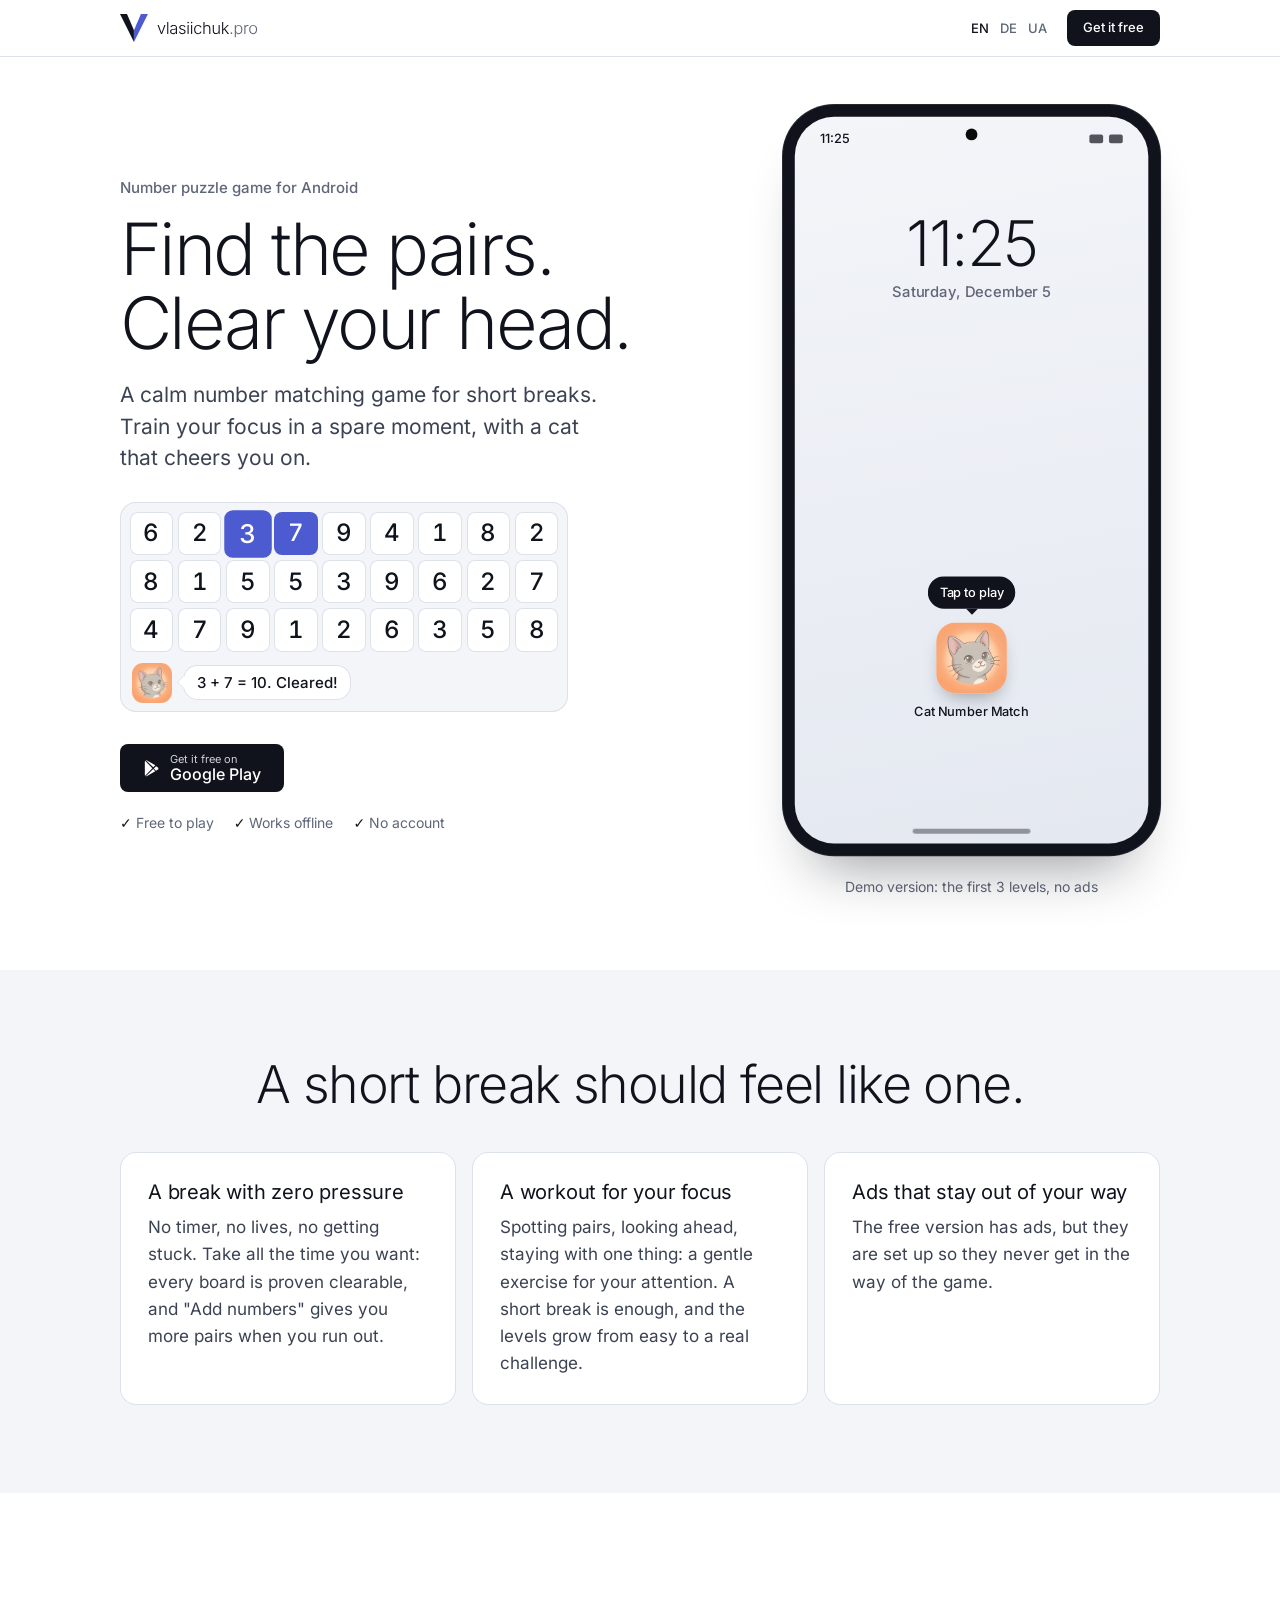
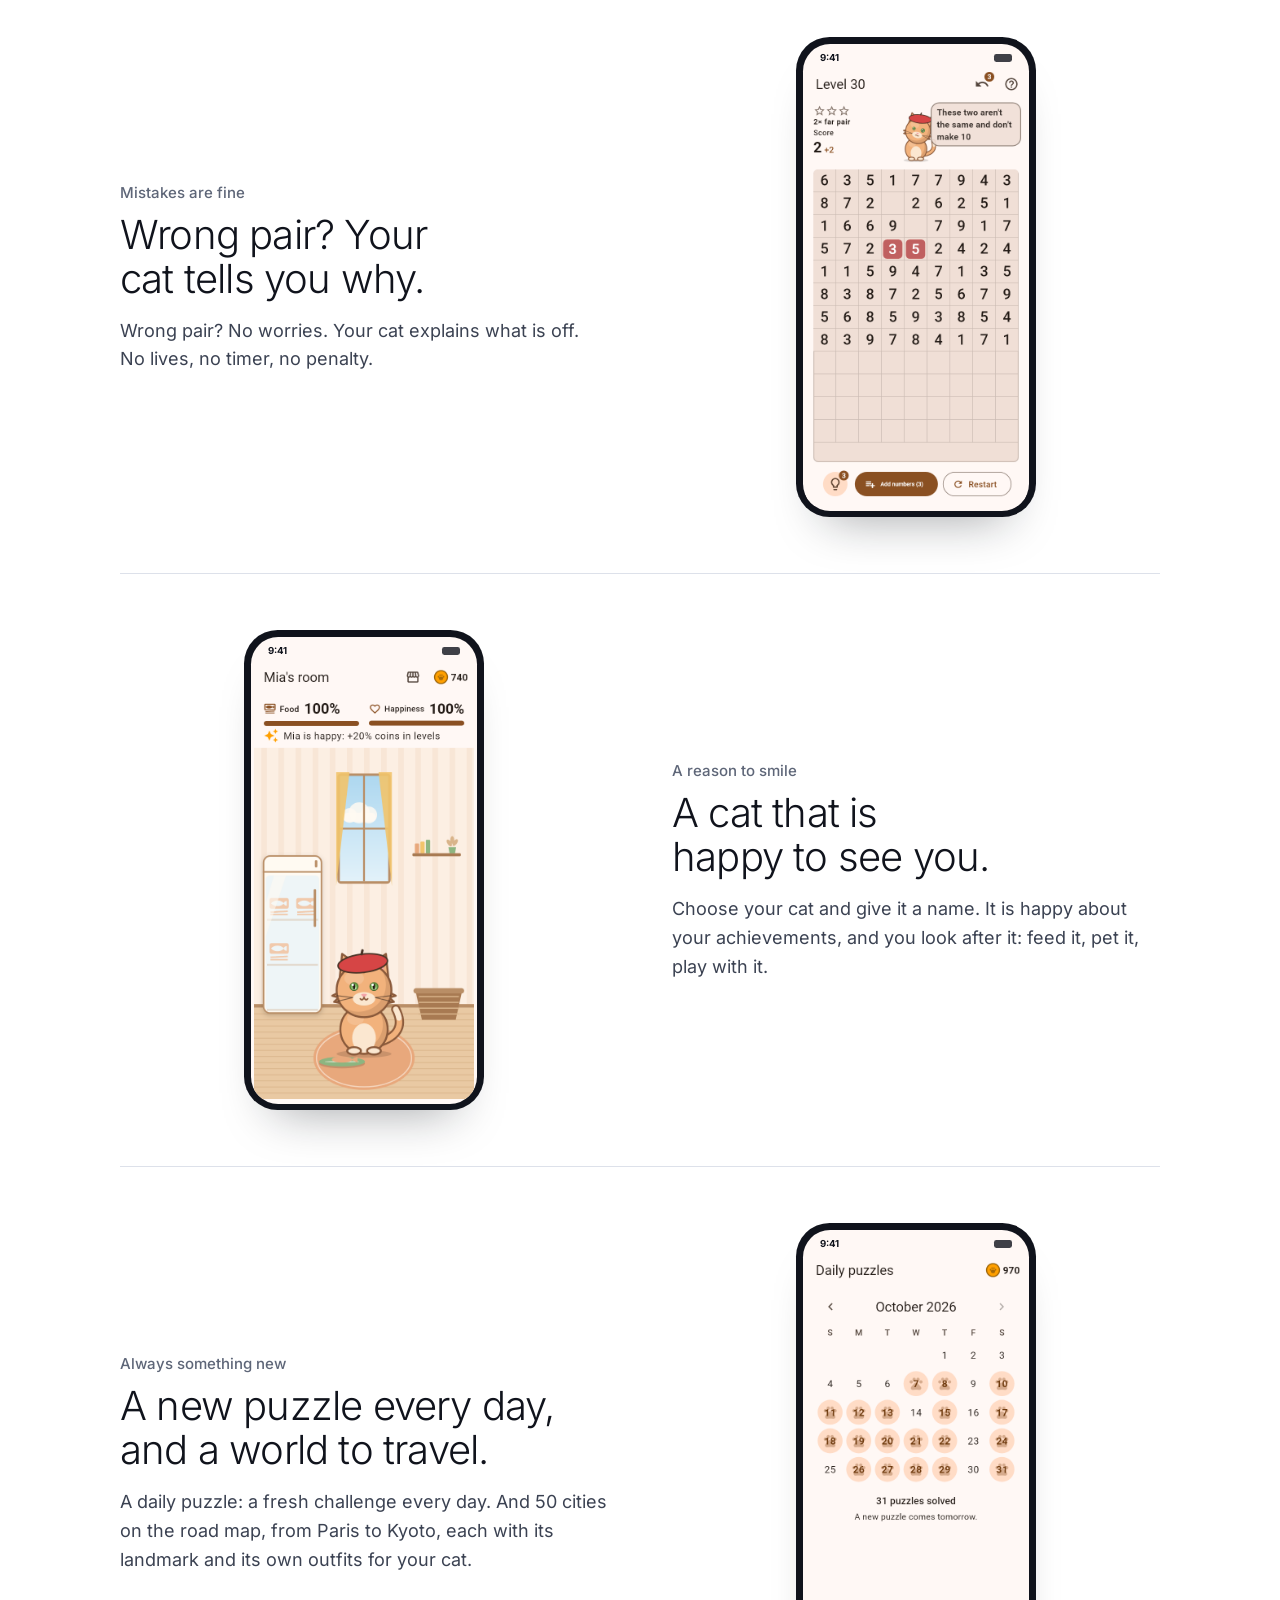
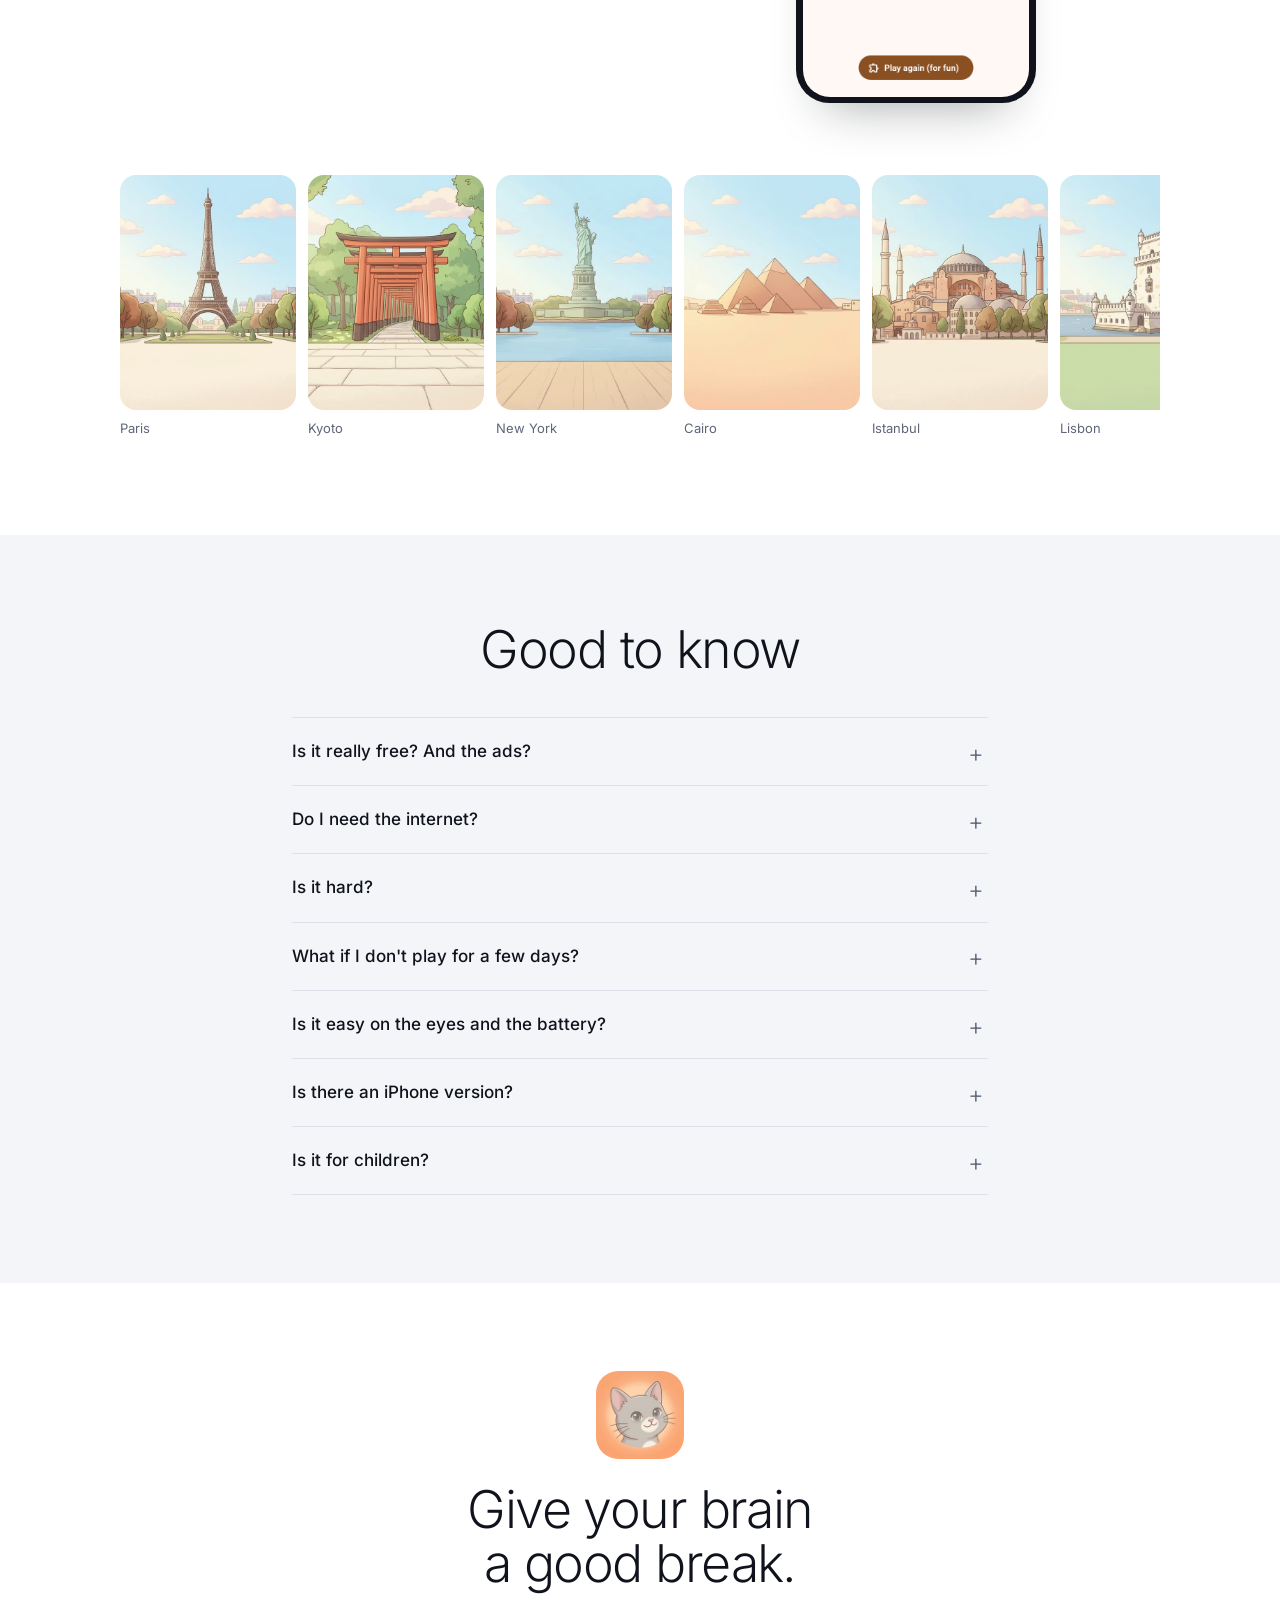
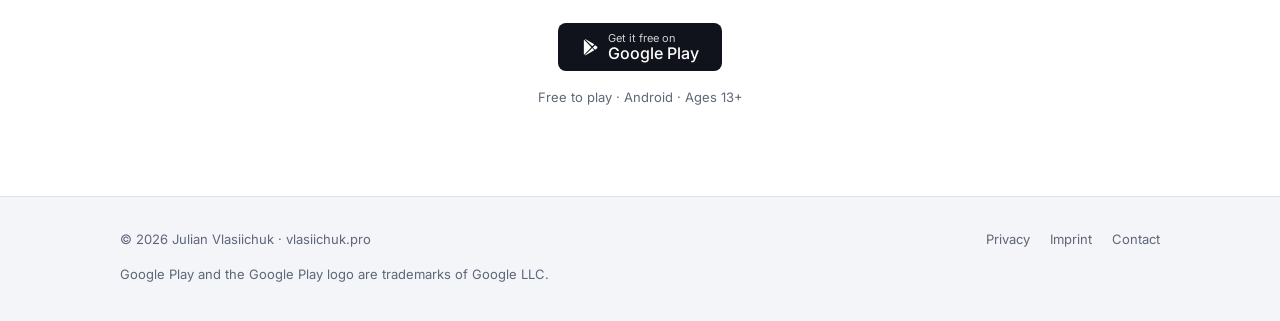
==== commit e20c0c8b: "Cat Number Match landing page: new brand, English, German and Ukrainian, demo in the browser (2026-1" ====
--- a/cat-number-match/index.html
+++ b/cat-number-match/index.html
@@ -5,30 +5,46 @@
 <meta name="viewport" content="width=device-width, initial-scale=1">
 <title>Cat Number Match · a calm number matching game to train your focus</title>
 <meta name="description" content="A calm number matching game for Android: take a real break, train your focus, and let your cat cheer you on. Try the first 3 levels right here in your browser.">
-<meta name="theme-color" content="#ffffff" media="(prefers-color-scheme: light)">
-<meta name="theme-color" content="#000000" media="(prefers-color-scheme: dark)">
+<meta name="theme-color" content="#ffffff">
 <meta property="og:title" content="Cat Number Match">
 <meta property="og:description" content="A calm number matching game to train your focus, with a cat that cheers you on. Try 3 levels in your browser.">
 <meta property="og:image" content="https://vgames.vlasiichuk.pro/cat-number-match/img/en/1-board.png">
+<meta property="og:locale" content="en_US">
 <link rel="icon" href="img/app-icon.png">
-<link rel="preload" href="fonts/geist-latin-wght-normal.woff2" as="font" type="font/woff2" crossorigin>
-<link rel="stylesheet" href="landing.css">
+<link rel="canonical" href="https://vgames.vlasiichuk.pro/cat-number-match/">
+<link rel="alternate" hreflang="en" href="https://vgames.vlasiichuk.pro/cat-number-match/">
+<link rel="alternate" hreflang="de" href="https://vgames.vlasiichuk.pro/cat-number-match/de/">
+<link rel="alternate" hreflang="uk" href="https://vgames.vlasiichuk.pro/cat-number-match/ua/">
+<link rel="alternate" hreflang="x-default" href="https://vgames.vlasiichuk.pro/cat-number-match/">
+<link rel="preload" href="fonts/inter-latin-wght-normal.woff2" as="font" type="font/woff2" crossorigin>
 <link rel="stylesheet" href="page.css">
+<script>
+// First visit: open the page in the browser's language (German, Ukrainian),
+// anything else stays English. A click on a language link (?l=) is never
+// overridden.
+(function () {
+  if (/[?&]l=/.test(location.search)) return;
+  var langs = navigator.languages && navigator.languages.length ? navigator.languages : [navigator.language || ''];
+  for (var i = 0; i < langs.length; i++) {
+    var c = String(langs[i]).toLowerCase().split('-')[0];
+    if (c === 'de') { location.replace('/cat-number-match/de/'); return; }
+    if (c === 'uk') { location.replace('/cat-number-match/ua/'); return; }
+    if (c === 'en') return;
+  }
+})();
+</script>
 <!--
-  The landing page (2026-11-20; chosen by Julian over the first storytelling
-  version, which stays in git history: commit 6829ba1). Built after Alex
-  Hormozi's landing page rules:
-  1. Headline + one-line subheadline promise an outcome.
-  2. The hero image is the proof: the game itself, playable in a phone.
-  3. One call to action; no menu to leave by.
-  4. Video right under the hero, then three cards (his "three bullets":
-     a break without pressure, a workout for the focus, no ad in the middle
-     of a level), then three short stories with screenshots, then the FAQ.
-  5. Short, light, mobile first; legal in the footer.
-
-  Speed and privacy: this page loads only its own small files. The game
-  (about 4.5 MB) loads only after a tap on its icon, from this site, never
-  from Google. YouTube loads only after a click (youtube-nocookie.com).
+  GENERATED by tool/landing/build.js from tool/landing/strings.js. Edit those
+  and run the script; do not edit this file by hand.
+
+  Landing page in the vlasiichuk.pro brand v2.1 (Paper), built after Alex
+  Hormozi's landing page rules: a headline that says what it is and promises
+  an outcome, the game itself as proof in the hero (a board that plays by
+  itself and a phone that opens the demo), one call to action, then video,
+  three cards, three stories, FAQ. Short, light, mobile first.
+  Speed and privacy: only this site's own files load. The demo (about 4.5 MB)
+  loads after a tap on its icon and speaks this page's language (?lang=).
+  YouTube loads only after a click (youtube-nocookie.com).
 -->
 </head>
 <body>
@@ -36,12 +52,13 @@
 
 <header class="site-header">
   <div class="wrap">
-    <a class="brand" href="https://vlasiichuk.pro/">
-      <img src="img/vlasiichuk-mark.svg" alt="" width="28" height="28">
-      <span>VLASIICHUK.PRO</span><span class="crumb">/ Games</span>
-    </a>
+    <a class="brand" href="https://vlasiichuk.pro/"><img src="brand/lockup-paper.svg" alt="vlasiichuk.pro" width="138" height="28"></a>
     <div class="head-right">
-      <!-- DE and UK follow when the English page is approved. -->
+      <nav class="lang" aria-label="Language">
+        <a href="#" aria-current="page" hreflang="en" lang="en" onclick="return false">EN</a>
+        <a href="/cat-number-match/de/" hreflang="de" lang="de">DE</a>
+        <a href="/cat-number-match/ua/" hreflang="uk" lang="uk">UA</a>
+      </nav>
       <a class="btn btn-sm head-cta" href="https://play.google.com/store/games" target="_blank" rel="noopener">Get it free</a>
     </div>
   </div>
@@ -49,13 +66,12 @@
 
 <main id="main">
 
-  <!-- 1. Hero: promise on the left, proof (the game) on the right. -->
-  <section class="v2-hero">
-    <div class="wrap v2-hero-grid">
-      <div class="v2-hero-copy">
-        <p class="eyebrow">Cat Number Match · number puzzle for Android</p>
-        <h1>Match numbers.<br>Clear your head.</h1>
-        <p class="lead">A calm number matching game for short breaks. Train your focus in three minutes, with a cat that cheers you on.</p>
+  <section class="hero">
+    <div class="wrap hero-grid">
+      <div class="hero-copy">
+        <p class="eyebrow">Number puzzle game for Android</p>
+        <h1>Find the pairs.<br>Clear your head.</h1>
+        <p class="lead">A calm number matching game for short breaks. Train your focus in a spare moment, with a cat that cheers you on.</p>
 
         <figure class="mb" id="board" aria-label="How the game works: tap two numbers that are the same or add up to 10, and they clear.">
           <div class="mb-grid" id="board-grid" aria-hidden="true"></div>
@@ -66,14 +82,8 @@
           <p class="sr-only">Tap two numbers that are the same, or that add up to 10, and they disappear. Clear the whole board to win the level.</p>
         </figure>
 
-        <div class="v2-cta">
-          <!-- Placeholder: the general Play Store page until the game is live. Then the game's own link. -->
-          <a class="btn" id="get" href="https://play.google.com/store/games" target="_blank" rel="noopener">
-            <svg viewBox="0 0 24 24" aria-hidden="true"><path fill="currentColor" d="M4.1 2.3c-.3.3-.4.7-.4 1.2v17c0 .5.1.9.4 1.2l9.4-9.7-9.4-9.7zm10.6 8.5 2.6-2.7L6 1.6c-.4-.2-.8-.3-1.1-.2l9.8 9.4zm0 2.4-9.8 9.4c.3.1.7 0 1.1-.2l11.3-6.5-2.6-2.7zm6.1-2.2-2.5-1.5-2.8 2.9 2.8 2.9 2.5-1.5c.8-.5.8-1.8 0-2.8z"/></svg>
-            <span><small>Get it free on</small>Google Play</span>
-          </a>
-          <!-- Phones only: no phone picture there, so this opens the game full screen. -->
-          <button class="btn btn-ghost v2-try-small" type="button" id="try">Try it in your browser</button>
+        <div class="cta">
+          <a class="btn" href="https://play.google.com/store/games" target="_blank" rel="noopener"><svg viewBox="0 0 24 24" aria-hidden="true"><path fill="currentColor" d="M4.1 2.3c-.3.3-.4.7-.4 1.2v17c0 .5.1.9.4 1.2l9.4-9.7-9.4-9.7zm10.6 8.5 2.6-2.7L6 1.6c-.4-.2-.8-.3-1.1-.2l9.8 9.4zm0 2.4-9.8 9.4c.3.1.7 0 1.1-.2l11.3-6.5-2.6-2.7zm6.1-2.2-2.5-1.5-2.8 2.9 2.8 2.9 2.5-1.5c.8-.5.8-1.8 0-2.8z"/></svg><span class="two"><small>Get it free on</small>Google Play</span></a>
         </div>
         <ul class="facts">
           <li>Free to play</li>
@@ -82,7 +92,7 @@
         </ul>
       </div>
 
-      <div class="v2-phone-col" id="phone-col" aria-label="Play the game in this phone">
+      <div class="phone-col" id="phone-col" aria-label="Play the game in this phone">
         <div class="pp-scale">
           <div class="pp">
             <div class="pp-screen" id="screen">
@@ -110,73 +120,69 @@
     </div>
   </section>
 
-  <!-- 2. Video: for visitors who would rather watch first. -->
   <!-- HIDDEN until the real demo video exists: put its YouTube id into
-       data-youtube-id below and delete the word "hidden" on the next line. -->
-  <section class="v2-section" aria-labelledby="video-title" hidden>
-    <div class="wrap v2-narrow">
+       data-youtube-id (tool/landing/build.js: VIDEO_ID, VIDEO_READY) and rebuild. -->
+  <section class="section" hidden aria-labelledby="video-title">
+    <div class="wrap narrow">
       <h2 id="video-title">30 seconds of play</h2>
-      <div class="v2-video" id="video" data-youtube-id="M7lc1UVf-VE">
-        <!-- Placeholder video id: replace data-youtube-id with the real demo video. -->
+      <div class="video" id="video" data-youtube-id="M7lc1UVf-VE">
         <button type="button" aria-label="Play the demo video (loads YouTube)">
           <img src="img/video-poster.png" alt="Cat Number Match: match pairs, make your cat happy" width="1024" height="500" loading="lazy">
-          <span class="v2-play" aria-hidden="true"><svg viewBox="0 0 24 24"><path d="M8 5.5v13a1 1 0 0 0 1.5.86l10.4-6.5a1 1 0 0 0 0-1.72L9.5 4.64A1 1 0 0 0 8 5.5z"/></svg></span>
+          <span class="play" aria-hidden="true"><svg viewBox="0 0 24 24"><path d="M8 5.5v13a1 1 0 0 0 1.5.86l10.4-6.5a1 1 0 0 0 0-1.72L9.5 4.64A1 1 0 0 0 8 5.5z"/></svg></span>
         </button>
       </div>
-      <p class="fine v2-video-note">The video plays from YouTube once you click it. <a href="privacy/">Privacy</a></p>
-    </div>
-  </section>
-
-  <!-- 3. The three biggest pains, most common first. -->
-  <section class="v2-section v2-panel" aria-labelledby="pains-title">
+      <p class="fine video-note">The video plays from YouTube once you click it. <a href="/cat-number-match/privacy/">Privacy</a></p>
+    </div>
+  </section>
+
+  <section class="section panel" aria-labelledby="cards-title">
     <div class="wrap">
-      <h2 id="pains-title" class="v2-center">A short break should feel like one.</h2>
-      <ul class="v2-pains">
+      <h2 id="cards-title" class="center">A short break should feel like one.</h2>
+      <ul class="cards">
         <li>
           <h3>A break with zero pressure</h3>
           <p>No timer, no lives, no getting stuck. Take all the time you want: every board is proven clearable, and "Add numbers" gives you more pairs when you run out.</p>
         </li>
         <li>
           <h3>A workout for your focus</h3>
-          <p>Spotting pairs, looking ahead, staying with one thing: a gentle exercise for your attention. Three minutes is enough, and the levels grow from easy to a real challenge.</p>
+          <p>Spotting pairs, looking ahead, staying with one thing: a gentle exercise for your attention. A short break is enough, and the levels grow from easy to a real challenge.</p>
         </li>
         <li>
-          <h3>No ad in the middle of a level</h3>
-          <p>Never. The first area has no ads at all. Later they come only between levels, and one purchase removes them for good.</p>
+          <h3>Ads that stay out of your way</h3>
+          <p>The free version has ads, but they are set up so they never get in the way of the game.</p>
         </li>
       </ul>
     </div>
   </section>
 
-  <!-- 4. Three short stories, each with the real screen. -->
-  <section class="v2-section" aria-label="What the game is like">
+  <section class="section" aria-label="What the game is like">
     <div class="wrap">
 
       <div class="feature">
         <div class="copy">
-          <p class="eyebrow">Kind, not punishing</p>
+          <p class="eyebrow">Mistakes are fine</p>
           <h3>Wrong pair? Your cat tells you why.</h3>
-          <p>Tap two numbers that don't fit and your cat explains in plain words. No lives, no timer, no penalty. Undo takes back a mis-tap, and hints come back as you play.</p>
-        </div>
-        <div class="phone"><img src="img/en/2-refused.png" alt="The cat explains in a speech bubble why two numbers are not a pair" width="540" height="1080" loading="lazy"></div>
+          <p class="text">Wrong pair? No worries. Your cat explains what is off. No lives, no timer, no penalty.</p>
+        </div>
+        <div class="shot"><div class="scr"><span class="sb" aria-hidden="true"><b>9:41</b><i></i></span><img src="img/en/2-refused.png" alt="The cat explains in a speech bubble why two numbers are not a pair" width="540" height="1080" loading="lazy"></div></div>
       </div>
 
       <div class="feature flip">
         <div class="copy">
           <p class="eyebrow">A reason to smile</p>
           <h3>A cat that is happy to see you.</h3>
-          <p>Name it, pick its fur and eyes, and it cheers every match from above the board. Feed it, pet it, play with it. It never gets sick and it never runs away, and a happy cat earns you 20% more coins.</p>
-        </div>
-        <div class="phone"><img src="img/en/5-room.png" alt="The cat's room with its food and happiness bars" width="540" height="1080" loading="lazy"></div>
+          <p class="text">Choose your cat and give it a name. It is happy about your achievements, and you look after it: feed it, pet it, play with it.</p>
+        </div>
+        <div class="shot"><div class="scr"><span class="sb" aria-hidden="true"><b>9:41</b><i></i></span><img src="img/en/5-room.png" alt="The cat's room with its food and happiness bars" width="540" height="1080" loading="lazy"></div></div>
       </div>
 
       <div class="feature">
         <div class="copy">
-          <p class="eyebrow">Something to come back to</p>
+          <p class="eyebrow">Always something new</p>
           <h3>A new puzzle every day, and a world to travel.</h3>
-          <p>A daily puzzle, the same for everyone. A streak that forgives a missed day. And 50 cities on the road map, from Paris to Kyoto, each with its landmark and its own outfits for your cat.</p>
-        </div>
-        <div class="phone"><img src="img/en/7-daily.png" alt="The daily puzzle calendar with a paw on every solved day" width="540" height="1080" loading="lazy"></div>
+          <p class="text">A daily puzzle: a fresh challenge every day. And 50 cities on the road map, from Paris to Kyoto, each with its landmark and its own outfits for your cat.</p>
+        </div>
+        <div class="shot"><div class="scr"><span class="sb" aria-hidden="true"><b>9:41</b><i></i></span><img src="img/en/7-daily.png" alt="The daily puzzle calendar with a paw on every solved day" width="540" height="1080" loading="lazy"></div></div>
       </div>
 
       <div class="cities" aria-label="Some of the 50 cities">
@@ -194,14 +200,13 @@
     </div>
   </section>
 
-  <!-- 5. FAQ: the objections that are left. -->
-  <section class="v2-section v2-panel" id="faq" aria-labelledby="faq-title">
-    <div class="wrap v2-narrow">
+  <section class="section panel" id="faq" aria-labelledby="faq-title">
+    <div class="wrap narrow">
       <h2 id="faq-title">Good to know</h2>
       <div class="faq">
         <details>
           <summary>Is it really free? And the ads?</summary>
-          <p>Yes. Every level, the daily puzzle and the cat are free. The first area has no ads at all. After you have cleared level 10, an ad shows between levels (after every third win) and a small banner on the map and in the cat room, never in the middle of a puzzle. Remove Ads is an optional one-time purchase, no subscription.</p>
+          <p>Yes. Every level, the daily puzzle and the cat are free. There are ads, but they are set up so they don't get in the way of the game. If you prefer none, Remove Ads is an optional one-time purchase, no subscription, and the paid version has no ads.</p>
         </details>
         <details>
           <summary>Do I need the internet?</summary>
@@ -220,27 +225,23 @@
           <p>There is a dark mode for the evening, and while you think, nothing on screen moves, so it is light on your battery.</p>
         </details>
         <details>
-          <summary>Is there an iPhone version? Is it for children?</summary>
-          <p>Not yet, Cat Number Match is for Android first. It is made for ages 13 and up.</p>
-        </details>
-        <details>
-          <summary>Who makes it?</summary>
-          <p>Julian Vlasiichuk, a one-person studio at <a href="https://vlasiichuk.pro/">vlasiichuk.pro</a>. Questions and ideas are welcome at <a href="mailto:catnumbermatch@gmail.com">catnumbermatch@gmail.com</a>.</p>
-        </details>
-      </div>
-    </div>
-  </section>
-
-  <!-- 6. One last call. -->
-  <section class="v2-section v2-final" aria-labelledby="final-title">
+          <summary>Is there an iPhone version?</summary>
+          <p>Not yet. Cat Number Match is for Android first.</p>
+        </details>
+        <details>
+          <summary>Is it for children?</summary>
+          <p>The game is set up for players aged 13 and up.</p>
+        </details>
+      </div>
+    </div>
+  </section>
+
+  <section class="section final" aria-labelledby="final-title">
     <div class="wrap">
       <img class="icon" src="img/app-icon.png" alt="" width="88" height="88">
-      <h2 id="final-title">Give your brain three good minutes.</h2>
-      <div class="v2-cta v2-center-cta">
-        <a class="btn" href="https://play.google.com/store/games" target="_blank" rel="noopener">
-          <svg viewBox="0 0 24 24" aria-hidden="true"><path fill="currentColor" d="M4.1 2.3c-.3.3-.4.7-.4 1.2v17c0 .5.1.9.4 1.2l9.4-9.7-9.4-9.7zm10.6 8.5 2.6-2.7L6 1.6c-.4-.2-.8-.3-1.1-.2l9.8 9.4zm0 2.4-9.8 9.4c.3.1.7 0 1.1-.2l11.3-6.5-2.6-2.7zm6.1-2.2-2.5-1.5-2.8 2.9 2.8 2.9 2.5-1.5c.8-.5.8-1.8 0-2.8z"/></svg>
-          <span><small>Get it free on</small>Google Play</span>
-        </a>
+      <h2 id="final-title">Give your brain a good break.</h2>
+      <div class="cta cta-center">
+        <a class="btn" href="https://play.google.com/store/games" target="_blank" rel="noopener"><svg viewBox="0 0 24 24" aria-hidden="true"><path fill="currentColor" d="M4.1 2.3c-.3.3-.4.7-.4 1.2v17c0 .5.1.9.4 1.2l9.4-9.7-9.4-9.7zm10.6 8.5 2.6-2.7L6 1.6c-.4-.2-.8-.3-1.1-.2l9.8 9.4zm0 2.4-9.8 9.4c.3.1.7 0 1.1-.2l11.3-6.5-2.6-2.7zm6.1-2.2-2.5-1.5-2.8 2.9 2.8 2.9 2.5-1.5c.8-.5.8-1.8 0-2.8z"/></svg><span class="two"><small>Get it free on</small>Google Play</span></a>
       </div>
       <p class="fine">Free to play · Android · Ages 13+</p>
     </div>
@@ -250,25 +251,17 @@
 
 <footer class="site-footer">
   <div class="wrap">
-    <div class="v2-foot">
+    <div class="foot">
       <span>© 2026 Julian Vlasiichuk · <a href="https://vlasiichuk.pro/">vlasiichuk.pro</a></span>
       <nav aria-label="Legal">
-        <a href="privacy/">Privacy Policy</a>
+        <a href="/cat-number-match/privacy/">Privacy</a>
         <a href="https://vlasiichuk.pro/imprint">Imprint</a>
         <a href="mailto:catnumbermatch@gmail.com">Contact</a>
       </nav>
     </div>
-    <p class="v2-foot-small">Google Play and the Google Play logo are trademarks of Google LLC.</p>
+    <p class="foot-small">Google Play and the Google Play logo are trademarks of Google LLC.</p>
   </div>
 </footer>
-
-<!-- Phones: the game full screen, with a bar to come back. -->
-<div class="v2-full" id="fullgame" hidden role="dialog" aria-modal="true" aria-label="Cat Number Match, demo version">
-  <div class="v2-full-bar">
-    <span>Cat Number Match · demo version</span>
-    <button type="button" id="fullgame-close">Close ✕</button>
-  </div>
-</div>
 
 <script>
 // The hero board: a tiny copy of the game that plays three pairs by itself,
@@ -276,15 +269,16 @@
 // rests (no loop while the visitor reads), and stays still with reduced
 // motion.
 (function () {
+  var T = {"intro":"Tap two numbers that make 10, or are the same.","one":"3 + 7 = 10. Cleared!","two":"Two of the same. Cleared!","three":"4 + 6 = 10, even across a corner.","end":"Now you try!","still":"3 + 7 = 10"};
   var DIGITS = [
     [6, 2, 3, 7, 9, 4, 1, 8, 2],
     [8, 1, 5, 5, 3, 9, 6, 2, 7],
     [4, 7, 9, 1, 2, 6, 3, 5, 8]
   ];
   var STEPS = [
-    { a: [0, 2], b: [0, 3], say: '3 + 7 = 10. Cleared!' },
-    { a: [1, 2], b: [1, 3], say: 'Two of the same. Cleared!' },
-    { a: [0, 5], b: [1, 6], say: '4 + 6 = 10, even across a corner.' }
+    { a: [0, 2], b: [0, 3], say: T.one },
+    { a: [1, 2], b: [1, 3], say: T.two },
+    { a: [0, 5], b: [1, 6], say: T.three }
   ];
   var ROUNDS = 3;
   var grid = document.getElementById('board-grid');
@@ -301,27 +295,23 @@
     });
   });
   function tile(p) { return tiles[p[0] + ',' + p[1]]; }
-  var reduce = window.matchMedia('(prefers-reduced-motion: reduce)').matches;
-  if (reduce) {
+  if (window.matchMedia('(prefers-reduced-motion: reduce)').matches) {
     tile(STEPS[0].a).classList.add('pick'); tile(STEPS[0].b).classList.add('pick');
-    say.textContent = '3 + 7 = 10';
+    say.textContent = T.still;
     return;
   }
-
   var timer = null, round = 0, started = false;
   function wait(ms, fn) { timer = setTimeout(fn, ms); }
-  function reset() {
-    Object.keys(tiles).forEach(function (k) { tiles[k].className = 'mb-tile'; });
-  }
+  function reset() { Object.keys(tiles).forEach(function (k) { tiles[k].className = 'mb-tile'; }); }
   function play(i) {
     if (i === STEPS.length) {
       round++;
-      if (round >= ROUNDS) { say.textContent = 'Now you try!'; return; }
+      if (round >= ROUNDS) { say.textContent = T.end; return; }
       wait(1800, function () { reset(); wait(500, function () { play(0); }); });
       return;
     }
     var st = STEPS[i], a = tile(st.a), b = tile(st.b);
-    say.textContent = i === 0 && round === 0 ? 'Tap two numbers that make 10, or are the same.' : say.textContent;
+    if (i === 0 && round === 0) say.textContent = T.intro;
     wait(900, function () {
       a.classList.add('pick');
       wait(550, function () {
@@ -343,16 +333,19 @@
 </script>
 <script>
 (function () {
-  // Where the demo lives (tool/build_lite_web.ps1 builds it there).
+  // Where the demo lives (tool/build_lite_web.ps1 builds it there). It
+  // speaks the language of this page.
   var GAME = '/cat-number-match/play/';
+  var LANG = 'en';
 
   // The phone's clock shows the visitor's own time.
+  var LOCALE = 'en-US';
   function tick() {
     var now = new Date();
-    var t = now.toLocaleTimeString([], { hour: 'numeric', minute: '2-digit' }).replace(/\s?[AP]M$/i, '');
+    var t = now.toLocaleTimeString(LOCALE, { hour: 'numeric', minute: '2-digit' }).replace(/\s?[AP]M$/i, '');
     document.getElementById('clock').textContent = t;
     document.getElementById('sb-time').textContent = t;
-    document.getElementById('date').textContent = now.toLocaleDateString([], { weekday: 'long', day: 'numeric', month: 'long' });
+    document.getElementById('date').textContent = now.toLocaleDateString(LOCALE, { weekday: 'long', day: 'numeric', month: 'long' });
   }
   tick();
   setInterval(tick, 30000);
@@ -366,7 +359,7 @@
   fit();
   window.addEventListener('resize', fit);
 
-  // The game's code is fetched in the background once the visitor shows
+  // The demo's code is fetched in the background once the visitor shows
   // interest (the pointer over the phone), so it opens faster.
   var warmed = false;
   function warm() {
@@ -377,8 +370,8 @@
   }
   function gameFrame() {
     var f = document.createElement('iframe');
-    f.src = GAME;
-    f.title = 'Cat Number Match, demo version';
+    f.src = GAME + '?lang=' + LANG;
+    f.title = "Cat Number Match · demo version";
     f.allow = 'autoplay; fullscreen';
     return f;
   }
@@ -398,7 +391,7 @@
     if (!win.firstChild) win.appendChild(gameFrame());
     requestAnimationFrame(function () { win.classList.add('open'); });
     closeBtn.hidden = false;
-    note.textContent = 'Playing the demo version';
+    note.textContent = "Playing the demo version";
   }
   function closePhone() {
     win.classList.remove('open');
@@ -411,32 +404,13 @@
   col.addEventListener('pointerenter', warm);
   icon.addEventListener('focus', warm);
 
-  // On a phone: full screen, with a bar to come back.
-  var full = document.getElementById('fullgame');
-  function openFull() {
-    if (!full.querySelector('iframe')) full.appendChild(gameFrame());
-    full.hidden = false;
-    document.body.style.overflow = 'hidden';
-    document.getElementById('fullgame-close').focus();
-  }
-  function closeFull() {
-    full.hidden = true;
-    document.body.style.overflow = '';
-    document.getElementById('try').focus();
-  }
-  document.getElementById('try').addEventListener('click', openFull);
-  document.getElementById('fullgame-close').addEventListener('click', closeFull);
-  document.addEventListener('keydown', function (e) {
-    if (e.key === 'Escape' && !full.hidden) closeFull();
-  });
-
   // The video: YouTube loads only now, without its tracking cookies.
   var video = document.getElementById('video');
   video.querySelector('button').addEventListener('click', function () {
     var id = video.getAttribute('data-youtube-id');
     var f = document.createElement('iframe');
-    f.src = 'https://www.youtube-nocookie.com/embed/' + encodeURIComponent(id) + '?autoplay=1&rel=0&modestbranding=1';
-    f.title = 'Cat Number Match demo video';
+    f.src = 'https://www.youtube-nocookie.com/embed/' + encodeURIComponent(id) + '?autoplay=1&rel=0&modestbranding=1&hl=' + LANG;
+    f.title = "Play the demo video (loads YouTube)";
     f.allow = 'autoplay; encrypted-media; picture-in-picture; fullscreen';
     f.allowFullscreen = true;
     f.referrerPolicy = 'strict-origin-when-cross-origin';
--- a/cat-number-match/page.css
+++ b/cat-number-match/page.css
@@ -1,210 +1,239 @@
-/* The landing page. The brand (fonts, colours, header, buttons,
-   footer, FAQ, feature rows, city strip) comes from landing.css; this
-   file adds only what is new: the hero with the playable phone, the video,
-   the three cards, and calmer spacing for a shorter page. */
+/* Cat Number Match landing page, in the vlasiichuk.pro brand v2.1, "Paper"
+   (white) version: C:\vibe coder\vlasiichuk.pro\v2\BRAND.md and
+   v2.1\tokens.css. Inter (self-hosted, SIL OFL), ink #10131C, body #3B4252,
+   muted #5E6678, hairline #DDE1EA, accent Nebula deep #4C5BD0 only for
+   links, focus and what is selected. Thin display weights only at large
+   sizes. No uppercase labels, no glows, the graduated scale is the only
+   ornament. There is no dark mode on purpose (Julian, 2026-11-20): the main
+   site is white too. */
+
+/* Inter, one family for everything. Only the subsets a page needs download
+   (unicode-range): Latin for English and German, Cyrillic for Ukrainian. */
+@font-face { font-family: 'Inter'; font-style: normal; font-weight: 100 900; font-display: swap;
+  src: url(fonts/inter-cyrillic-ext-wght-normal.woff2) format('woff2');
+  unicode-range: U+0460-052F, U+1C80-1C8A, U+20B4, U+2DE0-2DFF, U+A640-A69F, U+FE2E-FE2F; }
+@font-face { font-family: 'Inter'; font-style: normal; font-weight: 100 900; font-display: swap;
+  src: url(fonts/inter-cyrillic-wght-normal.woff2) format('woff2');
+  unicode-range: U+0301, U+0400-045F, U+0490-0491, U+04B0-04B1, U+2116; }
+@font-face { font-family: 'Inter'; font-style: normal; font-weight: 100 900; font-display: swap;
+  src: url(fonts/inter-latin-ext-wght-normal.woff2) format('woff2');
+  unicode-range: U+0100-02BA, U+02BD-02C5, U+02C7-02CC, U+02CE-02D7, U+02DD-02FF, U+0304, U+0308, U+0329, U+1D00-1DBF, U+1E00-1E9F, U+1EF2-1EFF, U+2020, U+20A0-20AB, U+20AD-20C0, U+2113, U+2C60-2C7F, U+A720-A7FF; }
+@font-face { font-family: 'Inter'; font-style: normal; font-weight: 100 900; font-display: swap;
+  src: url(fonts/inter-latin-wght-normal.woff2) format('woff2');
+  unicode-range: U+0000-00FF, U+0131, U+0152-0153, U+02BB-02BC, U+02C6, U+02DA, U+02DC, U+0304, U+0308, U+0329, U+2000-206F, U+20AC, U+2122, U+2191, U+2193, U+2212, U+2215, U+FEFF, U+FFFD; }
+
+:root {
+  --page: #ffffff;
+  --surface: #f3f5f9;
+  --hairline: #dde1ea;
+  --control: #7e8698;
+  --ink: #10131c;
+  --body: #3b4252;
+  --muted: #5e6678;
+  --accent: #4c5bd0;
+  --on-ink: #ffffff;
+  --radius-control: 8px;
+  --radius-card: 16px;
+  --ease: cubic-bezier(0.16, 1, 0.3, 1);
+  color-scheme: light;
+}
+
+*, *::before, *::after { box-sizing: border-box; }
+html { -webkit-font-smoothing: antialiased; -moz-osx-font-smoothing: grayscale; scroll-behavior: smooth; }
+body {
+  margin: 0; background: var(--page); color: var(--body);
+  font-family: 'Inter', system-ui, -apple-system, 'Segoe UI', Arial, sans-serif;
+  font-size: 1.0625rem; font-weight: 400; line-height: 1.6;
+}
+img { max-width: 100%; height: auto; display: block; }
+h1, h2, h3 { margin: 0; color: var(--ink); font-weight: 400; letter-spacing: -0.01em; line-height: 1.1; text-wrap: balance; }
+p { margin: 0; }
+a { color: var(--accent); text-decoration: none; }
+a:hover { text-decoration: underline; }
+:focus-visible { outline: 2px solid var(--accent); outline-offset: 3px; border-radius: 4px; }
+::selection { background: rgb(76 91 208 / 0.22); color: var(--ink); }
+.wrap { max-width: 1080px; margin: 0 auto; padding: 0 1.25rem; }
+.sr-only { position: absolute; width: 1px; height: 1px; overflow: hidden; clip: rect(0 0 0 0); white-space: nowrap; }
+.skip { position: absolute; left: -9999px; top: 0.5rem; z-index: 100; background: var(--page); color: var(--ink); padding: 0.5rem 0.75rem; border-radius: var(--radius-control); box-shadow: 0 0 0 1px var(--hairline); }
+.skip:focus { left: 0.5rem; }
+
+/* ---------- Header ---------- */
+.site-header { position: sticky; top: 0; z-index: 50; background: rgb(255 255 255 / 0.86); backdrop-filter: saturate(160%) blur(20px); -webkit-backdrop-filter: saturate(160%) blur(20px); border-bottom: 1px solid var(--hairline); }
+.site-header .wrap { display: flex; align-items: center; justify-content: space-between; gap: 1rem; height: 3.5rem; }
+.brand { display: inline-flex; align-items: center; }
+.brand img { height: 1.75rem; width: auto; }
+.head-right { display: flex; align-items: center; gap: 1.25rem; }
+.lang { display: flex; gap: 0.7rem; font-size: 0.8125rem; font-weight: 500; }
+.lang a { color: var(--muted); }
+.lang a:hover { color: var(--ink); text-decoration: none; }
+.lang [aria-current] { color: var(--ink); }
+.site-header .head-cta { display: none; }
+@media (min-width: 640px) { .site-header .head-cta { display: inline-flex; } }
+
+/* ---------- Buttons: ink is the main button, the accent is for links ---------- */
+.btn {
+  display: inline-flex; align-items: center; justify-content: center; gap: 0.6rem;
+  min-height: 3rem; padding: 0 1.4rem; border-radius: var(--radius-control); border: 0;
+  background: var(--ink); color: var(--on-ink); font: inherit; font-size: 1rem; font-weight: 500; line-height: 1.2; cursor: pointer;
+  transition: background 0.25s var(--ease), transform 0.25s var(--ease);
+}
+.btn:hover { background: #262b3a; text-decoration: none; }
+.btn:active { transform: scale(0.98); }
+.btn svg { width: 1.15rem; height: 1.15rem; flex: none; }
+.btn small { display: block; font-size: 0.6875rem; font-weight: 400; opacity: 0.8; line-height: 1.1; }
+.btn .two { display: flex; flex-direction: column; align-items: flex-start; text-align: left; line-height: 1.15; }
+.btn-sm { min-height: 2.25rem; padding: 0 1rem; font-size: 0.8125rem; }
+.btn-ghost { background: transparent; color: var(--ink); box-shadow: inset 0 0 0 1px var(--control); }
+.btn-ghost:hover { background: var(--surface); }
+.facts { list-style: none; padding: 0; margin: 1.25rem 0 0; display: flex; flex-wrap: wrap; gap: 0.35rem 1.25rem; font-size: 0.875rem; color: var(--muted); }
+.facts li::before { content: '✓ '; color: var(--ink); }
 
 /* ---------- Hero ---------- */
-
-.v2-hero { padding: 2.5rem 0 3rem; }
-.v2-hero-grid {
-  display: grid;
-  grid-template-columns: minmax(0, 1fr);
-  gap: 2.5rem;
-  align-items: center;
-}
-.v2-hero-copy .eyebrow { margin: 0; }
-.v2-hero-copy h1 {
-  font-size: clamp(2.6rem, 6.4vw, 4.75rem);
-  font-weight: 500;
-  letter-spacing: -0.025em;
-  line-height: 1.05;
-  margin-top: 0.75rem;
-}
-.v2-hero-copy .lead {
-  max-width: 30rem;
-  margin: 1.25rem 0 0;
-  font-size: clamp(1.15rem, 2vw, 1.4rem);
-  color: var(--muted);
-  line-height: 1.4;
-}
-.v2-cta { display: flex; flex-wrap: wrap; gap: 0.75rem 1rem; align-items: center; margin-top: 2rem; }
-.v2-center-cta { justify-content: center; }
-.v2-hero-copy .facts { justify-content: flex-start; }
-
-.btn-ghost { background: transparent; color: var(--text); box-shadow: inset 0 0 0 1px var(--ink-300); font: inherit; font-size: 1rem; font-weight: 500; border: 0; cursor: pointer; }
-.btn-ghost:hover { background: var(--panel); }
-@media (prefers-color-scheme: dark) { .btn-ghost { box-shadow: inset 0 0 0 1px var(--line); } }
-button.btn { font-family: inherit; cursor: pointer; border: 0; }
-
-/* Wide screens: words left, the playable phone right. */
+.hero { padding: 2.5rem 0 3rem; }
+.hero-grid { display: grid; grid-template-columns: minmax(0, 1fr); gap: 2.5rem; align-items: center; }
+.eyebrow { font-size: 0.9375rem; font-weight: 500; color: var(--muted); }
+.hero h1 { font-size: clamp(2.75rem, 6.4vw, 4.5rem); font-weight: 300; letter-spacing: -0.035em; line-height: 1.02; margin-top: 0.75rem; }
+@media (min-width: 900px) { .hero h1 { font-weight: 260; } }
+.lead { max-width: 30rem; margin-top: 1.25rem; font-size: clamp(1.125rem, 2vw, 1.3125rem); color: var(--body); line-height: 1.5; }
+.cta { display: flex; flex-wrap: wrap; gap: 0.75rem 1rem; align-items: center; margin-top: 2rem; }
+.cta-center { justify-content: center; }
+
 @media (min-width: 900px) {
-  .v2-hero { padding: 3rem 0 4rem; }
-  .v2-hero-grid { grid-template-columns: minmax(0, 1fr) auto; gap: 4rem; }
-  .v2-try-small { display: none; }
-}
-/* Phones: no phone picture (a phone inside a phone is too small); the
-   button opens the game full screen instead. */
+  .hero { padding: 3rem 0 4rem; }
+  .hero-grid { grid-template-columns: minmax(0, 1fr) auto; gap: 4rem; }
+}
 @media (max-width: 899px) {
-  .v2-hero-copy { text-align: center; }
-  .v2-hero-copy .lead, .v2-rule { margin-left: auto; margin-right: auto; }
-  .v2-hero-copy .v2-cta, .v2-hero-copy .facts { justify-content: center; }
-}
+  .hero-copy { text-align: center; }
+  .hero-copy .lead { margin-left: auto; margin-right: auto; }
+  .hero-copy .cta, .hero-copy .facts { justify-content: center; }
+}
+
+/* ---------- The hero board: a tiny game that plays itself ---------- */
+.mb { margin: 1.75rem 0 0; max-width: 28rem; container-type: inline-size; padding: 0.6rem; border-radius: var(--radius-card); background: var(--surface); box-shadow: inset 0 0 0 1px var(--hairline); }
+.mb-grid { display: grid; grid-template-columns: repeat(9, 1fr); gap: 0.28rem; }
+.mb-tile {
+  aspect-ratio: 1; display: grid; place-items: center; border-radius: 0.5rem; background: var(--page); color: var(--ink);
+  box-shadow: inset 0 0 0 1px var(--hairline);
+  font-size: 5.6cqw; font-weight: 500; font-variant-numeric: tabular-nums; line-height: 1;
+  transition: background 0.25s var(--ease), color 0.25s var(--ease), transform 0.35s var(--ease), opacity 0.45s var(--ease);
+}
+.mb-tile.pick { background: var(--accent); color: #fff; box-shadow: none; transform: scale(1.08); }
+.mb-tile.gone { opacity: 0.1; transform: scale(0.7); }
+.mb-cap { display: flex; align-items: center; gap: 0.7rem; margin-top: 0.7rem; padding: 0 0.15rem; }
+.mb-cap img { width: 2.5rem; height: 2.5rem; border-radius: 0.7rem; flex: none; }
+.mb-say { position: relative; padding: 0.5rem 0.85rem; border-radius: 0.9rem; background: var(--page); color: var(--ink); box-shadow: inset 0 0 0 1px var(--hairline); font-size: 0.9375rem; font-weight: 500; line-height: 1.3; min-height: 2.2rem; display: flex; align-items: center; }
+.mb-say::before { content: ''; position: absolute; left: -0.4rem; top: 50%; margin-top: -0.4rem; border: 0.4rem solid transparent; border-right-color: var(--hairline); border-left: 0; }
+.mb-say::after { content: ''; position: absolute; left: calc(-0.4rem + 1.5px); top: 50%; margin-top: -0.4rem; border: 0.4rem solid transparent; border-right-color: var(--page); border-left: 0; }
+@media (max-width: 899px) { .mb { margin-left: auto; margin-right: auto; text-align: left; } }
 
 /* ---------- The playable phone ----------
    Its screen is 360 x 740 CSS pixels, the size the game is made for; the
    whole phone scales down on short windows (--s, set by the script). */
-
-.v2-phone-col { display: flex; flex-direction: column; align-items: center; gap: 0.9rem; }
-@media (max-width: 899px) { .v2-phone-col { display: none; } }
+.phone-col { display: flex; flex-direction: column; align-items: center; gap: 0.9rem; }
+/* Phones: no phone picture (a phone inside a phone is too small). Must come
+   after the base rule above. */
+@media (max-width: 899px) { .phone-col { display: none; } }
 .pp-scale { width: calc(384px * var(--s, 1)); height: calc(764px * var(--s, 1)); }
-.pp {
-  width: 384px; height: 764px; padding: 12px; border-radius: 52px;
-  background: var(--ink-900);
-  box-shadow: 0 30px 60px -28px rgba(0, 0, 0, 0.4), 0 0 0 1px var(--ink-800);
-  transform: scale(var(--s, 1)); transform-origin: top left; position: relative;
-}
-@media (prefers-color-scheme: dark) { .pp { background: var(--ink-800); box-shadow: 0 0 0 1px var(--ink-700); } }
-.pp-screen {
-  position: relative; width: 360px; height: 740px; border-radius: 40px; overflow: hidden; isolation: isolate;
-  background: linear-gradient(160deg, #ffd9b8 0%, #f9a572 55%, #e9875a 100%);
-}
+.pp { width: 384px; height: 764px; padding: 12px; border-radius: 52px; background: var(--ink); box-shadow: 0 40px 60px -32px rgb(16 19 28 / 0.45), 0 0 0 1px rgb(16 19 28 / 0.9); transform: scale(var(--s, 1)); transform-origin: top left; position: relative; }
+.pp-screen { position: relative; width: 360px; height: 740px; border-radius: 40px; overflow: hidden; isolation: isolate; background: linear-gradient(170deg, #f3f5f9 0%, #e4e8f0 100%); }
 .pp-camera { position: absolute; top: 12px; left: 50%; width: 12px; height: 12px; margin-left: -6px; border-radius: 50%; background: #0b0b0c; z-index: 5; }
-
-.pp-home { position: absolute; inset: 0; display: flex; flex-direction: column; align-items: center; color: #3b2417; }
-.pp-status { align-self: stretch; display: flex; justify-content: space-between; padding: 12px 26px 0; font-size: 0.8125rem; font-weight: 600; }
+.pp-home { position: absolute; inset: 0; display: flex; flex-direction: column; align-items: center; color: var(--ink); }
+.pp-status { align-self: stretch; display: flex; justify-content: space-between; padding: 12px 26px 0; font-size: 0.8125rem; font-weight: 500; }
 .pp-icons { display: flex; gap: 6px; align-items: center; }
-.pp-icons i { display: block; width: 14px; height: 9px; border-radius: 2px; background: currentColor; opacity: 0.8; }
-.pp-clock { margin-top: 64px; font-size: 4rem; font-weight: 300; letter-spacing: -0.03em; line-height: 1; }
-.pp-date { margin-top: 6px; font-size: 0.9375rem; font-weight: 500; opacity: 0.8; }
-.pp-app {
-  all: unset; margin-top: auto; margin-bottom: 116px; display: flex; flex-direction: column; align-items: center;
-  gap: 8px; cursor: pointer; border-radius: 22px; padding: 8px; position: relative;
-}
-.pp-app img { width: 72px; height: 72px; border-radius: 20px; box-shadow: 0 8px 18px -6px rgba(80, 30, 0, 0.45); transition: transform 0.2s var(--ease); }
+.pp-icons i { display: block; width: 14px; height: 9px; border-radius: 2px; background: currentColor; opacity: 0.7; }
+.pp-clock { margin-top: 64px; font-size: 4rem; font-weight: 260; letter-spacing: -0.035em; line-height: 1; }
+.pp-date { margin-top: 6px; font-size: 0.9375rem; font-weight: 500; color: var(--muted); }
+.pp-app { all: unset; margin-top: auto; margin-bottom: 116px; display: flex; flex-direction: column; align-items: center; gap: 8px; cursor: pointer; border-radius: 22px; padding: 8px; position: relative; }
+.pp-app img { width: 72px; height: 72px; border-radius: 20px; box-shadow: 0 10px 20px -8px rgb(16 19 28 / 0.4); transition: transform 0.2s var(--ease); }
 .pp-app:hover img { transform: scale(1.05); }
 .pp-app:active img { transform: scale(0.94); }
-.pp-app > span:last-child { font-size: 0.8125rem; font-weight: 500; text-shadow: 0 1px 2px rgba(255, 255, 255, 0.35); }
-.pp-app:focus-visible { outline: 2px solid #fff; outline-offset: 2px; }
-.pp-hint {
-  position: absolute; bottom: calc(100% + 6px); left: 50%; transform: translateX(-50%); white-space: nowrap;
-  padding: 6px 12px; border-radius: 999px; background: #fff; color: #3b2417; font-size: 0.8125rem; font-weight: 600;
-  box-shadow: 0 6px 16px -6px rgba(0, 0, 0, 0.3); animation: pp-bob 2.4s var(--ease) 1s 3 both;
-}
-.pp-hint::after { content: ''; position: absolute; top: 100%; left: 50%; margin-left: -6px; border: 6px solid transparent; border-top-color: #fff; }
+.pp-app > span:last-child { font-size: 0.8125rem; font-weight: 500; color: var(--ink); }
+.pp-app:focus-visible { outline: 2px solid var(--accent); outline-offset: 2px; }
+.pp-hint { position: absolute; bottom: calc(100% + 6px); left: 50%; transform: translateX(-50%); white-space: nowrap; padding: 6px 12px; border-radius: 999px; background: var(--ink); color: #fff; font-size: 0.8125rem; font-weight: 500; animation: pp-bob 2.4s var(--ease) 1s 3 both; }
+.pp-hint::after { content: ''; position: absolute; top: 100%; left: 50%; margin-left: -6px; border: 6px solid transparent; border-top-color: var(--ink); }
 @keyframes pp-bob { 0%, 100% { transform: translate(-50%, 0); } 50% { transform: translate(-50%, -6px); } }
-.pp-gesture { position: absolute; bottom: 10px; left: 50%; width: 120px; height: 5px; margin-left: -60px; border-radius: 3px; background: rgba(59, 36, 23, 0.45); }
-
-/* The app window grows from the icon, like an app opening on Android. */
-.pp-window {
-  position: absolute; inset: 0; z-index: 3; background: #fdf4ec; overflow: hidden;
-  transform-origin: var(--ox, 50%) var(--oy, 85%); transform: scale(0.18); opacity: 0; border-radius: 40px; pointer-events: none;
-  transition: transform 0.42s var(--ease), opacity 0.2s linear, border-radius 0.42s var(--ease);
-}
+.pp-gesture { position: absolute; bottom: 10px; left: 50%; width: 120px; height: 5px; margin-left: -60px; border-radius: 3px; background: rgb(16 19 28 / 0.4); }
+.pp-window { position: absolute; inset: 0; z-index: 3; background: #fdf4ec; overflow: hidden; transform-origin: var(--ox, 50%) var(--oy, 85%); transform: scale(0.18); opacity: 0; border-radius: 40px; pointer-events: none; transition: transform 0.42s var(--ease), opacity 0.2s linear, border-radius 0.42s var(--ease); }
 .pp-window.open { transform: none; opacity: 1; border-radius: 0; pointer-events: auto; }
 .pp-window iframe { position: absolute; inset: 0; width: 100%; height: 100%; border: 0; background: #fdf4ec; }
-@media (prefers-color-scheme: dark) { .pp-window, .pp-window iframe { background: #2a211c; } }
-
 .pp-bar { display: flex; align-items: center; gap: 0.9rem; font-size: 0.875rem; color: var(--muted); min-height: 2.25rem; }
-.pp-close {
-  font: inherit; font-weight: 500; cursor: pointer; padding: 0.35rem 0.9rem; border-radius: 999px; border: 0;
-  background: transparent; color: var(--text); box-shadow: inset 0 0 0 1px var(--ink-300);
-}
-.pp-close:hover { background: var(--panel); }
+.pp-close { font: inherit; font-weight: 500; cursor: pointer; padding: 0.35rem 0.9rem; border-radius: var(--radius-control); border: 0; background: transparent; color: var(--ink); box-shadow: inset 0 0 0 1px var(--control); }
+.pp-close:hover { background: var(--surface); }
 .pp-close[hidden] { display: none; }
-@media (prefers-color-scheme: dark) { .pp-close { box-shadow: inset 0 0 0 1px var(--line); } }
 
 /* ---------- Sections ---------- */
-
-.v2-section { padding: clamp(3rem, 7vw, 5.5rem) 0; }
-.v2-panel { background: var(--panel); }
-.v2-section h2 { font-size: clamp(1.75rem, 4.4vw, 2.75rem); font-weight: 600; letter-spacing: -0.02em; line-height: 1.1; }
-.v2-center { text-align: center; }
-.v2-narrow { max-width: 46rem; }
-.v2-narrow > h2 { text-align: center; }
+.section { padding: clamp(3rem, 7vw, 5.5rem) 0; }
+.section.panel { background: var(--surface); }
+.section h2 { font-size: clamp(2rem, 4.6vw, 3.25rem); font-weight: 280; letter-spacing: -0.03em; line-height: 1.04; }
+.center { text-align: center; }
+.narrow { max-width: 46rem; }
+.narrow > h2 { text-align: center; }
+.fine { font-size: 0.8125rem; color: var(--muted); }
 
 /* Video: 16:9, a still picture until it is clicked. */
-.v2-video { position: relative; margin-top: 2rem; aspect-ratio: 16 / 9; border-radius: 1.25rem; overflow: hidden; background: var(--panel); }
-.v2-video button { all: unset; position: absolute; inset: 0; cursor: pointer; display: block; }
-.v2-video img { width: 100%; height: 100%; object-fit: cover; }
-.v2-play {
-  position: absolute; left: 50%; top: 50%; width: 4.25rem; height: 4.25rem; margin: -2.125rem 0 0 -2.125rem; border-radius: 50%;
-  background: rgba(0, 0, 0, 0.62); display: grid; place-items: center; transition: transform 0.25s var(--ease), background 0.25s var(--ease);
-}
-.v2-play svg { width: 1.75rem; height: 1.75rem; margin-left: 0.25rem; fill: #fff; }
-.v2-video button:hover .v2-play, .v2-video button:focus-visible .v2-play { transform: scale(1.08); background: rgba(0, 0, 0, 0.78); }
-.v2-video button:focus-visible { outline: 2px solid var(--link); outline-offset: -4px; border-radius: 1.25rem; }
-.v2-video iframe { position: absolute; inset: 0; width: 100%; height: 100%; border: 0; }
-.v2-video-note { margin-top: 0.6rem; text-align: center; }
-
-/* The three pains. */
-.v2-pains { list-style: none; margin: 2.5rem 0 0; padding: 0; display: grid; gap: 1rem; }
-.v2-pains li { background: var(--card); border: 1px solid var(--line); border-radius: 1.5rem; padding: 1.75rem; }
-.v2-pains h3 { font-size: 1.25rem; font-weight: 600; letter-spacing: -0.01em; line-height: 1.25; }
-.v2-pains p { margin-top: 0.6rem; color: var(--muted); }
-@media (min-width: 800px) { .v2-pains { grid-template-columns: repeat(3, 1fr); } }
-
-/* Feature rows come from landing.css; tighter on this shorter page. */
-.v2-section .feature { padding: clamp(2rem, 5vw, 3.5rem) 0; }
-.v2-section .feature .phone { max-width: 15rem; }
-.v2-section .cities { margin-top: 1rem; }
+.video { position: relative; margin-top: 2rem; aspect-ratio: 16 / 9; border-radius: var(--radius-card); overflow: hidden; background: var(--surface); }
+.video button { all: unset; position: absolute; inset: 0; cursor: pointer; display: block; }
+.video img { width: 100%; height: 100%; object-fit: cover; }
+.video .play { position: absolute; left: 50%; top: 50%; width: 4.25rem; height: 4.25rem; margin: -2.125rem 0 0 -2.125rem; border-radius: 50%; background: rgb(16 19 28 / 0.78); display: grid; place-items: center; transition: transform 0.25s var(--ease), background 0.25s var(--ease); }
+.video .play svg { width: 1.75rem; height: 1.75rem; margin-left: 0.25rem; fill: #fff; }
+.video button:hover .play, .video button:focus-visible .play { transform: scale(1.08); background: var(--ink); }
+.video button:focus-visible { outline: 2px solid var(--accent); outline-offset: -4px; border-radius: var(--radius-card); }
+.video iframe { position: absolute; inset: 0; width: 100%; height: 100%; border: 0; }
+.video-note { margin-top: 0.6rem; text-align: center; }
+
+/* The three cards. */
+.cards { list-style: none; margin: 2.5rem 0 0; padding: 0; display: grid; gap: 1rem; }
+.cards li { background: var(--page); border-radius: var(--radius-card); padding: 1.75rem; box-shadow: inset 0 0 0 1px var(--hairline); }
+.cards h3 { font-size: 1.25rem; line-height: 1.25; }
+.cards p { margin-top: 0.6rem; }
+@media (min-width: 800px) { .cards { grid-template-columns: repeat(3, 1fr); } }
+
+/* Three stories with the real screens. */
+.feature { display: grid; gap: 2.5rem; align-items: center; padding: clamp(2rem, 5vw, 3.5rem) 0; border-top: 1px solid var(--hairline); }
+.feature:first-of-type { border-top: 0; }
+.feature h3 { font-size: clamp(1.75rem, 4vw, 2.5rem); font-weight: 300; letter-spacing: -0.02em; margin-top: 0.5rem; }
+.feature p.text { margin-top: 1rem; font-size: 1.125rem; }
+.shot { max-width: 15rem; margin: 0 auto; width: 100%; aspect-ratio: 1 / 2; padding: 0.42rem; border-radius: 2.1rem; background: var(--ink); box-shadow: 0 30px 50px -30px rgb(16 19 28 / 0.4); }
+/* Like a real phone: a status bar on top, then the game filling the screen.
+   The status bar keeps the title and the coin counter clear of the rounded
+   corners, as on the phone itself. */
+.shot .scr { height: 100%; display: flex; flex-direction: column; border-radius: 1.7rem; overflow: hidden; background: #fff8f5; }
+.shot .sb { flex: none; display: flex; justify-content: space-between; align-items: center; padding: 0.55rem 1.1rem 0.25rem; font-size: 0.6rem; font-weight: 600; color: var(--ink); line-height: 1; }
+.shot .sb i { display: inline-block; width: 1.1rem; height: 0.5rem; border-radius: 0.15rem; background: var(--ink); opacity: 0.8; }
+.shot img { flex: 1; min-height: 0; width: 100%; object-fit: contain; object-position: top; padding-bottom: 0.3rem; box-sizing: border-box; }
+@media (min-width: 800px) {
+  .feature { grid-template-columns: 1fr 1fr; gap: 4rem; }
+  .feature.flip .copy { order: 2; }
+}
+.cities { display: grid; grid-auto-flow: column; grid-auto-columns: minmax(11rem, 1fr); gap: 0.75rem; overflow-x: auto; scroll-snap-type: x mandatory; margin-top: 1rem; padding-bottom: 0.5rem; }
+.cities figure { margin: 0; scroll-snap-align: start; }
+.cities img { width: 100%; aspect-ratio: 3 / 4; object-fit: cover; border-radius: var(--radius-card); }
+.cities figcaption { margin-top: 0.5rem; font-size: 0.8125rem; color: var(--muted); }
+
+/* FAQ. */
+.faq { margin-top: 2.5rem; border-top: 1px solid var(--hairline); }
+.faq details { border-bottom: 1px solid var(--hairline); }
+.faq summary { cursor: pointer; list-style: none; padding: 1.25rem 2rem 1.25rem 0; font-weight: 500; font-size: 1.0625rem; color: var(--ink); position: relative; }
+.faq summary::-webkit-details-marker { display: none; }
+.faq summary::after { content: '+'; position: absolute; right: 0.25rem; top: 1.05rem; font-weight: 300; font-size: 1.5rem; color: var(--muted); }
+.faq details[open] summary::after { content: '−'; }
+.faq details p { padding: 0 0 1.4rem; max-width: 44rem; }
 
 /* Final call and footer. */
-.v2-final { text-align: center; }
-.v2-final .icon { width: 5.5rem; height: 5.5rem; border-radius: 1.4rem; margin: 0 auto 1.5rem; }
-.v2-final .fine { margin-top: 1rem; }
-.v2-final h2 { margin: 0 auto; max-width: 34rem; }
-.v2-foot { display: flex; flex-wrap: wrap; justify-content: space-between; gap: 0.75rem 1.5rem; }
-.v2-foot nav { display: flex; flex-wrap: wrap; gap: 0.5rem 1.25rem; }
-.v2-foot-small { margin-top: 0.75rem; }
-
-/* Phones: the game full screen. */
-.v2-full { position: fixed; inset: 0; z-index: 100; background: #fdf4ec; display: flex; flex-direction: column; }
-.v2-full[hidden] { display: none; }
-.v2-full-bar {
-  display: flex; align-items: center; justify-content: space-between; gap: 0.75rem;
-  padding: 6px 8px 6px 16px; padding-top: max(6px, env(safe-area-inset-top));
-  background: #1d1d1f; color: #f5f5f7; font-size: 0.875rem;
-}
-.v2-full-bar button { all: unset; cursor: pointer; padding: 8px 12px; border-radius: 999px; font-weight: 600; }
-.v2-full-bar button:focus-visible { outline: 2px solid #fff; }
-.v2-full iframe { flex: 1; width: 100%; border: 0; background: #fdf4ec; }
+.final { text-align: center; }
+.final .icon { width: 5.5rem; height: 5.5rem; border-radius: 1.4rem; margin: 0 auto 1.5rem; }
+.final h2 { margin: 0 auto; max-width: 34rem; }
+.final .fine { margin-top: 1rem; }
+.site-footer { background: var(--surface); border-top: 1px solid var(--hairline); padding: 2rem 0 2.25rem; font-size: 0.8125rem; color: var(--muted); }
+.site-footer a { color: var(--muted); }
+.site-footer a:hover { color: var(--ink); }
+.foot { display: flex; flex-wrap: wrap; justify-content: space-between; align-items: center; gap: 0.75rem 1.5rem; }
+.foot nav { display: flex; flex-wrap: wrap; gap: 0.5rem 1.25rem; }
+.foot-small { margin-top: 0.9rem; }
 
 @media (prefers-reduced-motion: reduce) {
+  html { scroll-behavior: auto; }
   .pp-hint { animation: none; }
   .pp-window { transition: opacity 0.15s linear; transform: none; }
-  .pp-app img, .v2-play { transition: none; }
-}
-
-/* ---------- The hero board: a tiny game that plays itself ---------- */
-
-.sr-only { position: absolute; width: 1px; height: 1px; overflow: hidden; clip: rect(0 0 0 0); white-space: nowrap; }
-
-.mb {
-  --mb-tray: #f1e4d6; --mb-tile: #ffffff; --mb-digit: #3b2417; --mb-pick: #f9a572; --mb-pick-digit: #3b2417;
-  margin: 1.75rem 0 0; max-width: 28rem; container-type: inline-size;
-  padding: 0.6rem; border-radius: 1.1rem; background: var(--mb-tray);
-}
-@media (prefers-color-scheme: dark) {
-  .mb { --mb-tray: #1d1713; --mb-tile: #3a302a; --mb-digit: #f3e6da; }
-}
-.mb-grid { display: grid; grid-template-columns: repeat(9, 1fr); gap: 0.28rem; }
-.mb-tile {
-  aspect-ratio: 1; display: grid; place-items: center; border-radius: 0.5rem;
-  background: var(--mb-tile); color: var(--mb-digit);
-  font-size: 5.6cqw; font-weight: 600; font-variant-numeric: tabular-nums; line-height: 1;
-  transition: background 0.25s var(--ease), transform 0.35s var(--ease), opacity 0.45s var(--ease);
-}
-.mb-tile.pick { background: var(--mb-pick); color: var(--mb-pick-digit); transform: scale(1.08); }
-.mb-tile.gone { opacity: 0.12; transform: scale(0.7); }
-.mb-cap { display: flex; align-items: center; gap: 0.7rem; margin-top: 0.7rem; padding: 0 0.15rem; }
-.mb-cap img { width: 2.5rem; height: 2.5rem; border-radius: 0.7rem; flex: none; }
-.mb-say {
-  position: relative; padding: 0.5rem 0.85rem; border-radius: 0.9rem; background: var(--mb-tile); color: var(--mb-digit);
-  font-size: 0.9375rem; font-weight: 500; line-height: 1.3; min-height: 2.2rem; display: flex; align-items: center;
-}
-.mb-say::before {
-  content: ''; position: absolute; left: -0.4rem; top: 50%; margin-top: -0.4rem;
-  border: 0.4rem solid transparent; border-right-color: var(--mb-tile); border-left: 0;
-}
-@media (max-width: 899px) { .mb { margin-left: auto; margin-right: auto; text-align: left; } }
-@media (prefers-reduced-motion: reduce) { .mb-tile { transition: none; } }
+  .btn, .pp-app img, .video .play, .mb-tile { transition: none; }
+}
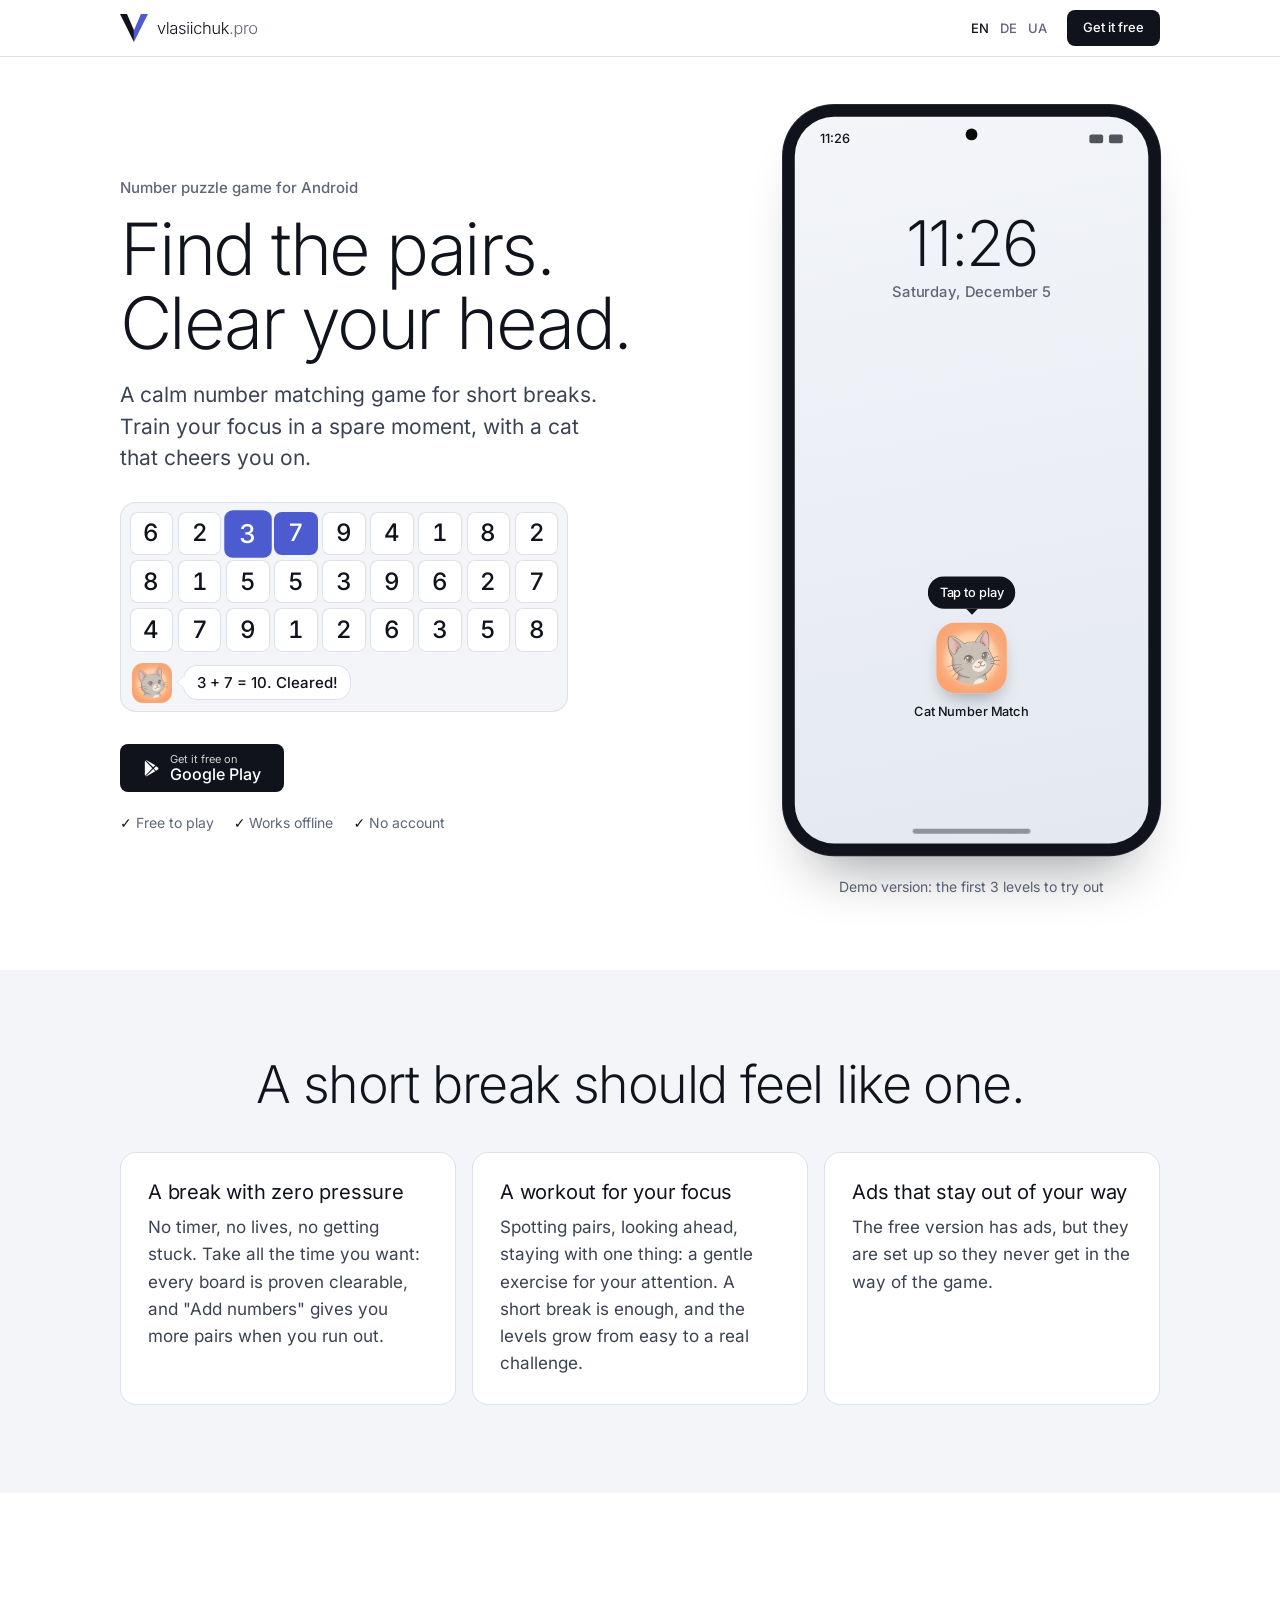
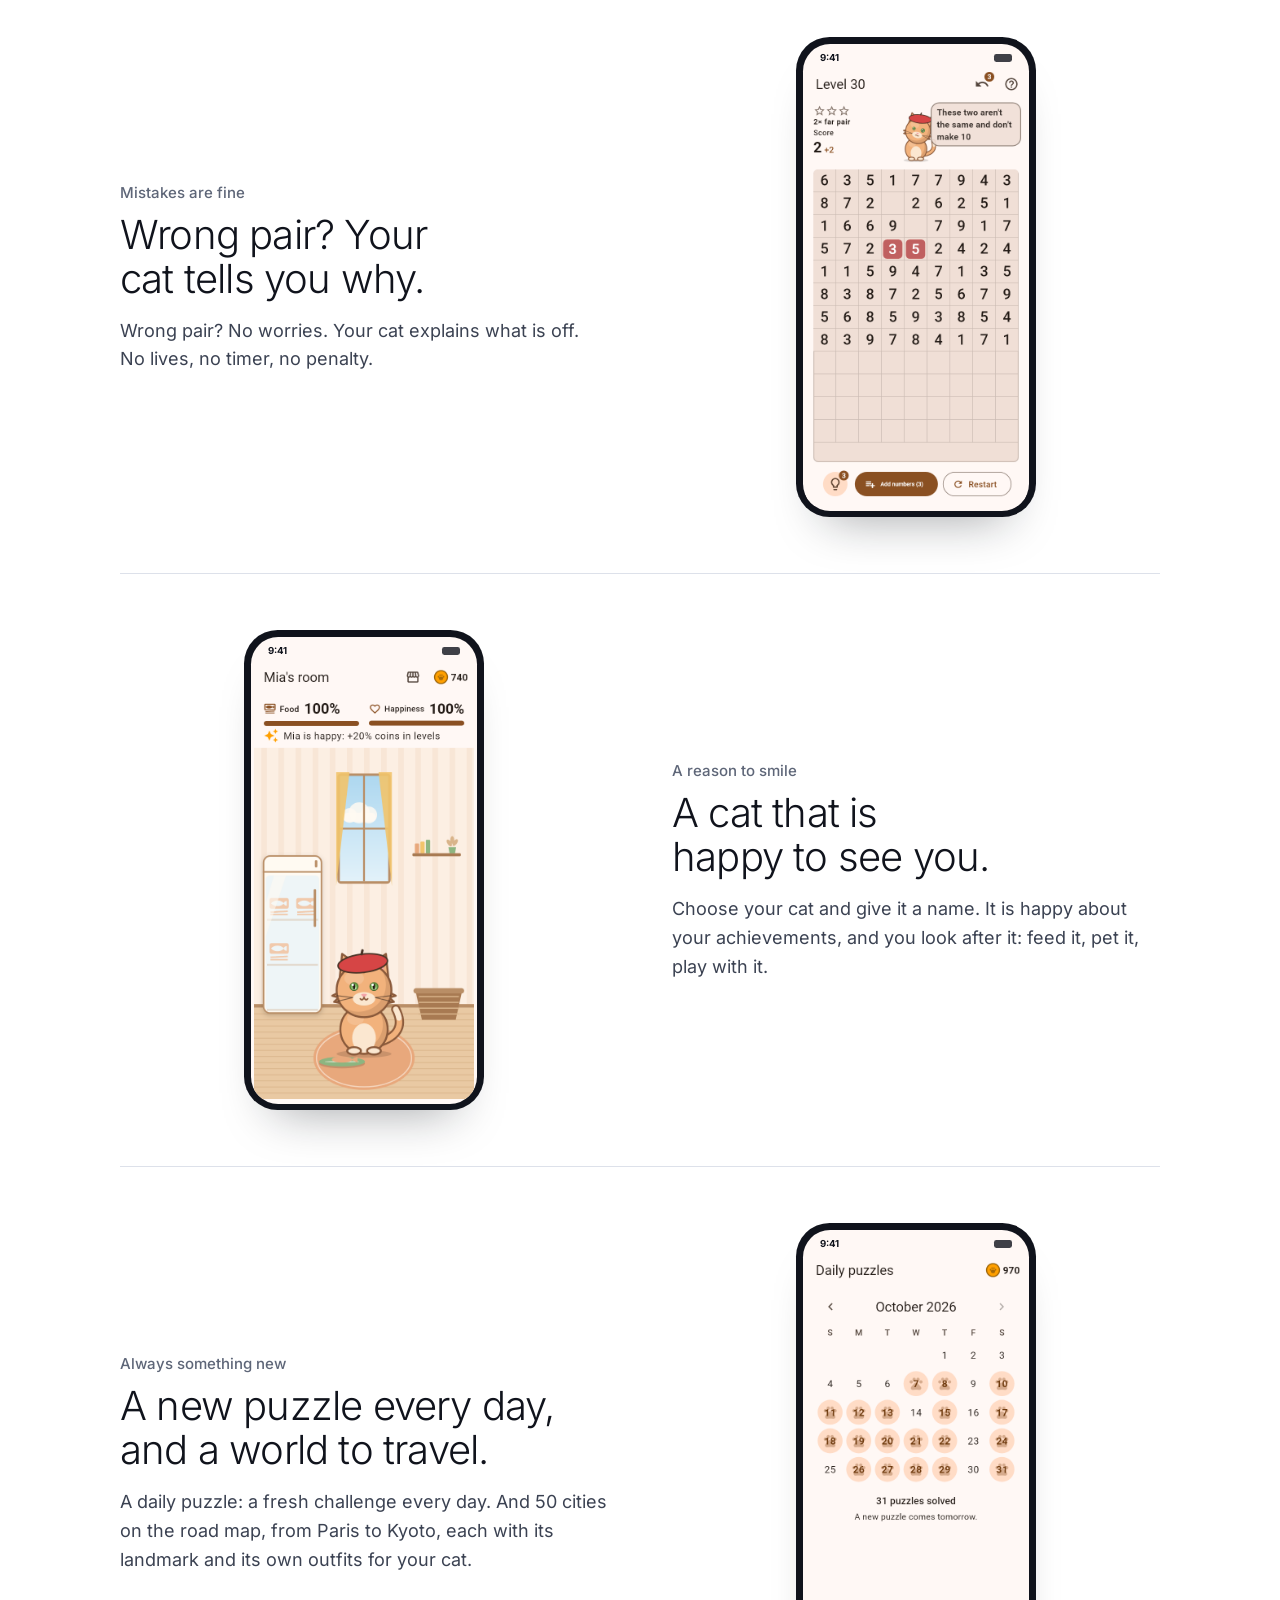
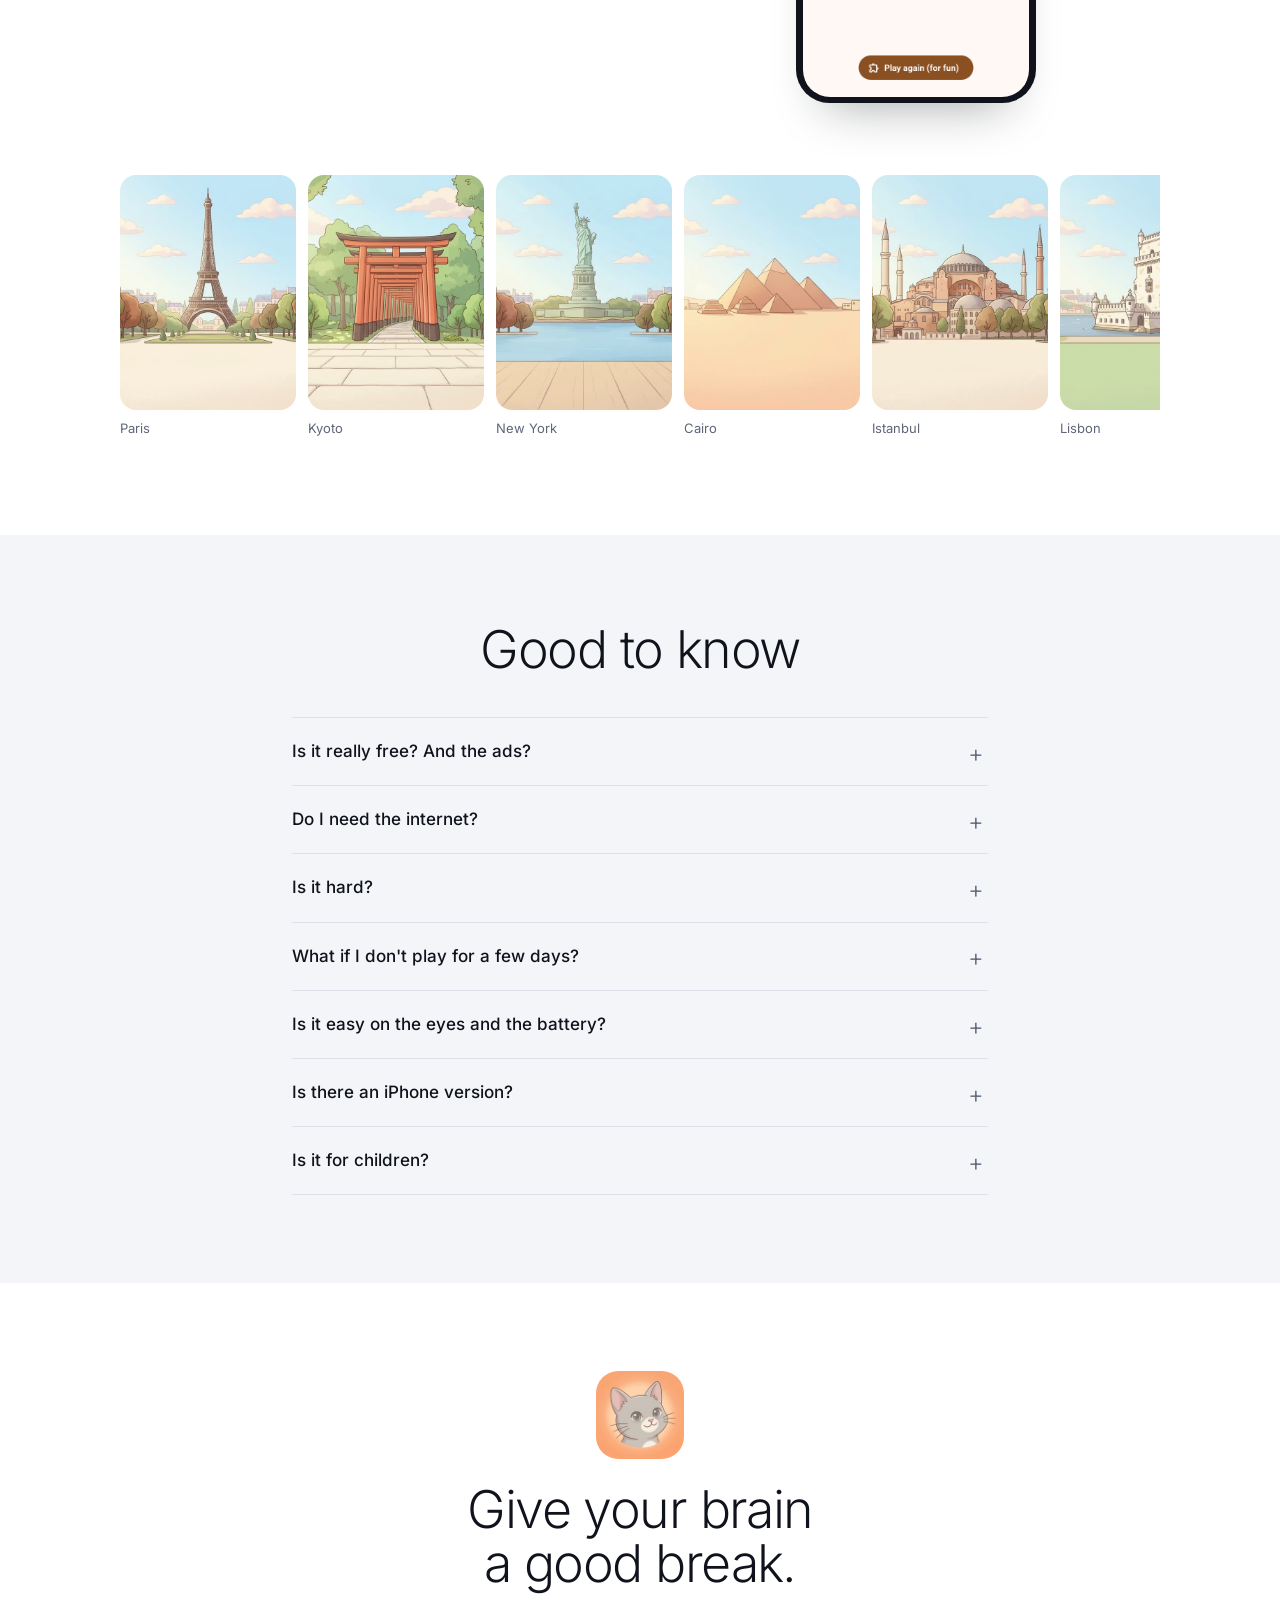
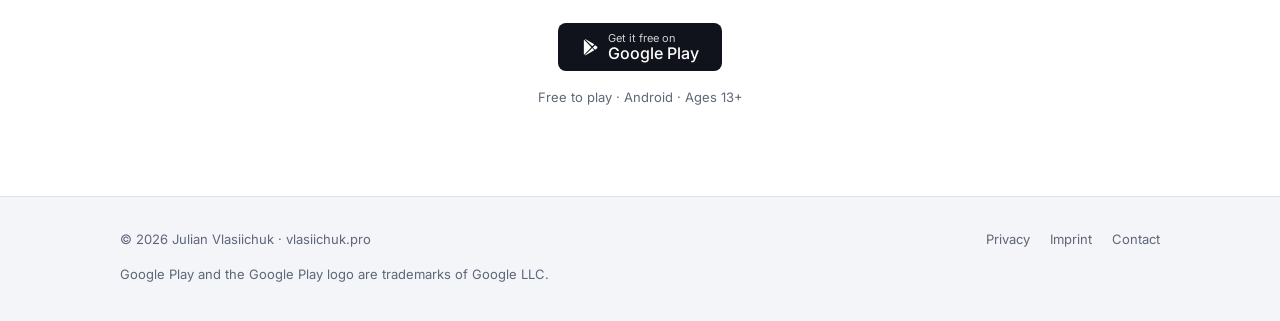
==== commit 3ea3e065: "Demo note: first 3 levels to try out Co-Authored-By: Claude Sonnet 5.5 <noreply@anthropic.com>" ====
--- a/cat-number-match/index.html
+++ b/cat-number-match/index.html
@@ -113,7 +113,7 @@
           </div>
         </div>
         <div class="pp-bar">
-          <span id="phone-note">Demo version: the first 3 levels, no ads</span>
+          <span id="phone-note">Demo version: the first 3 levels to try out</span>
           <button class="pp-close" type="button" id="close-game" hidden>Close the game</button>
         </div>
       </div>
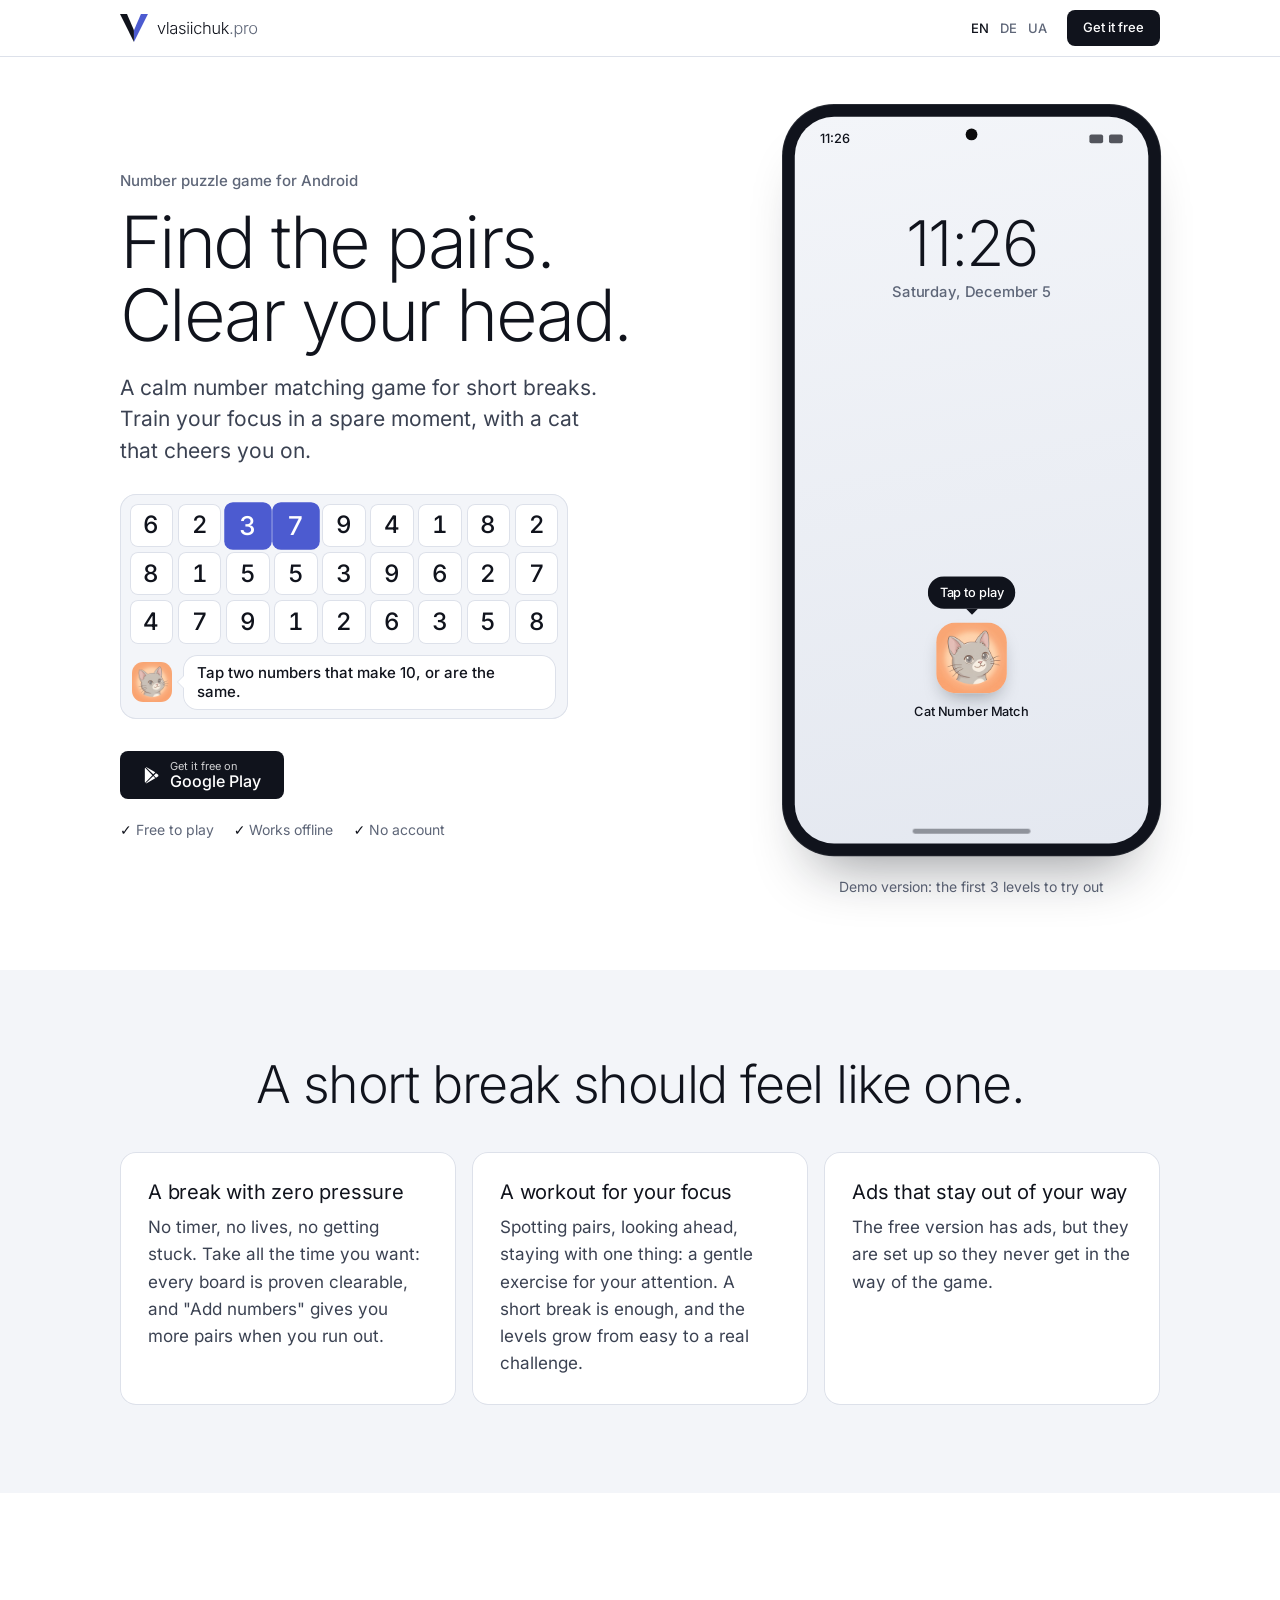
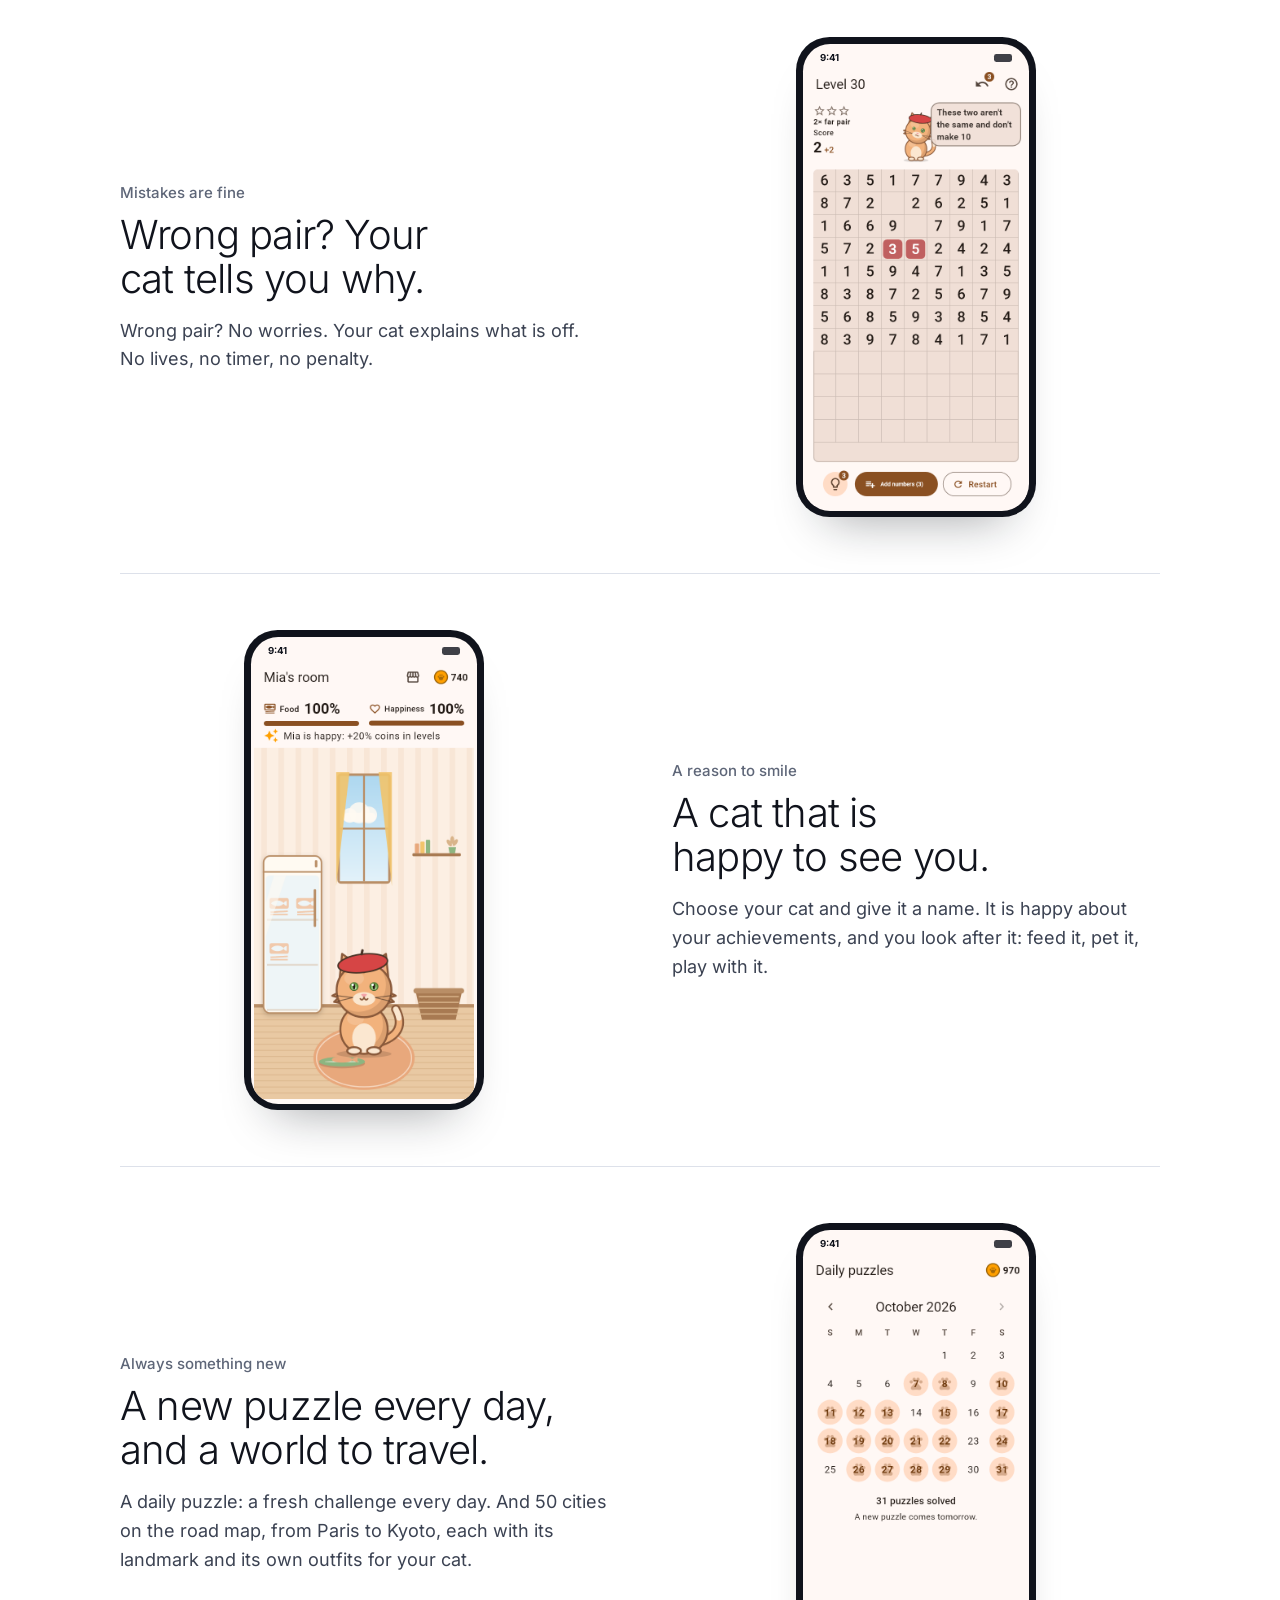
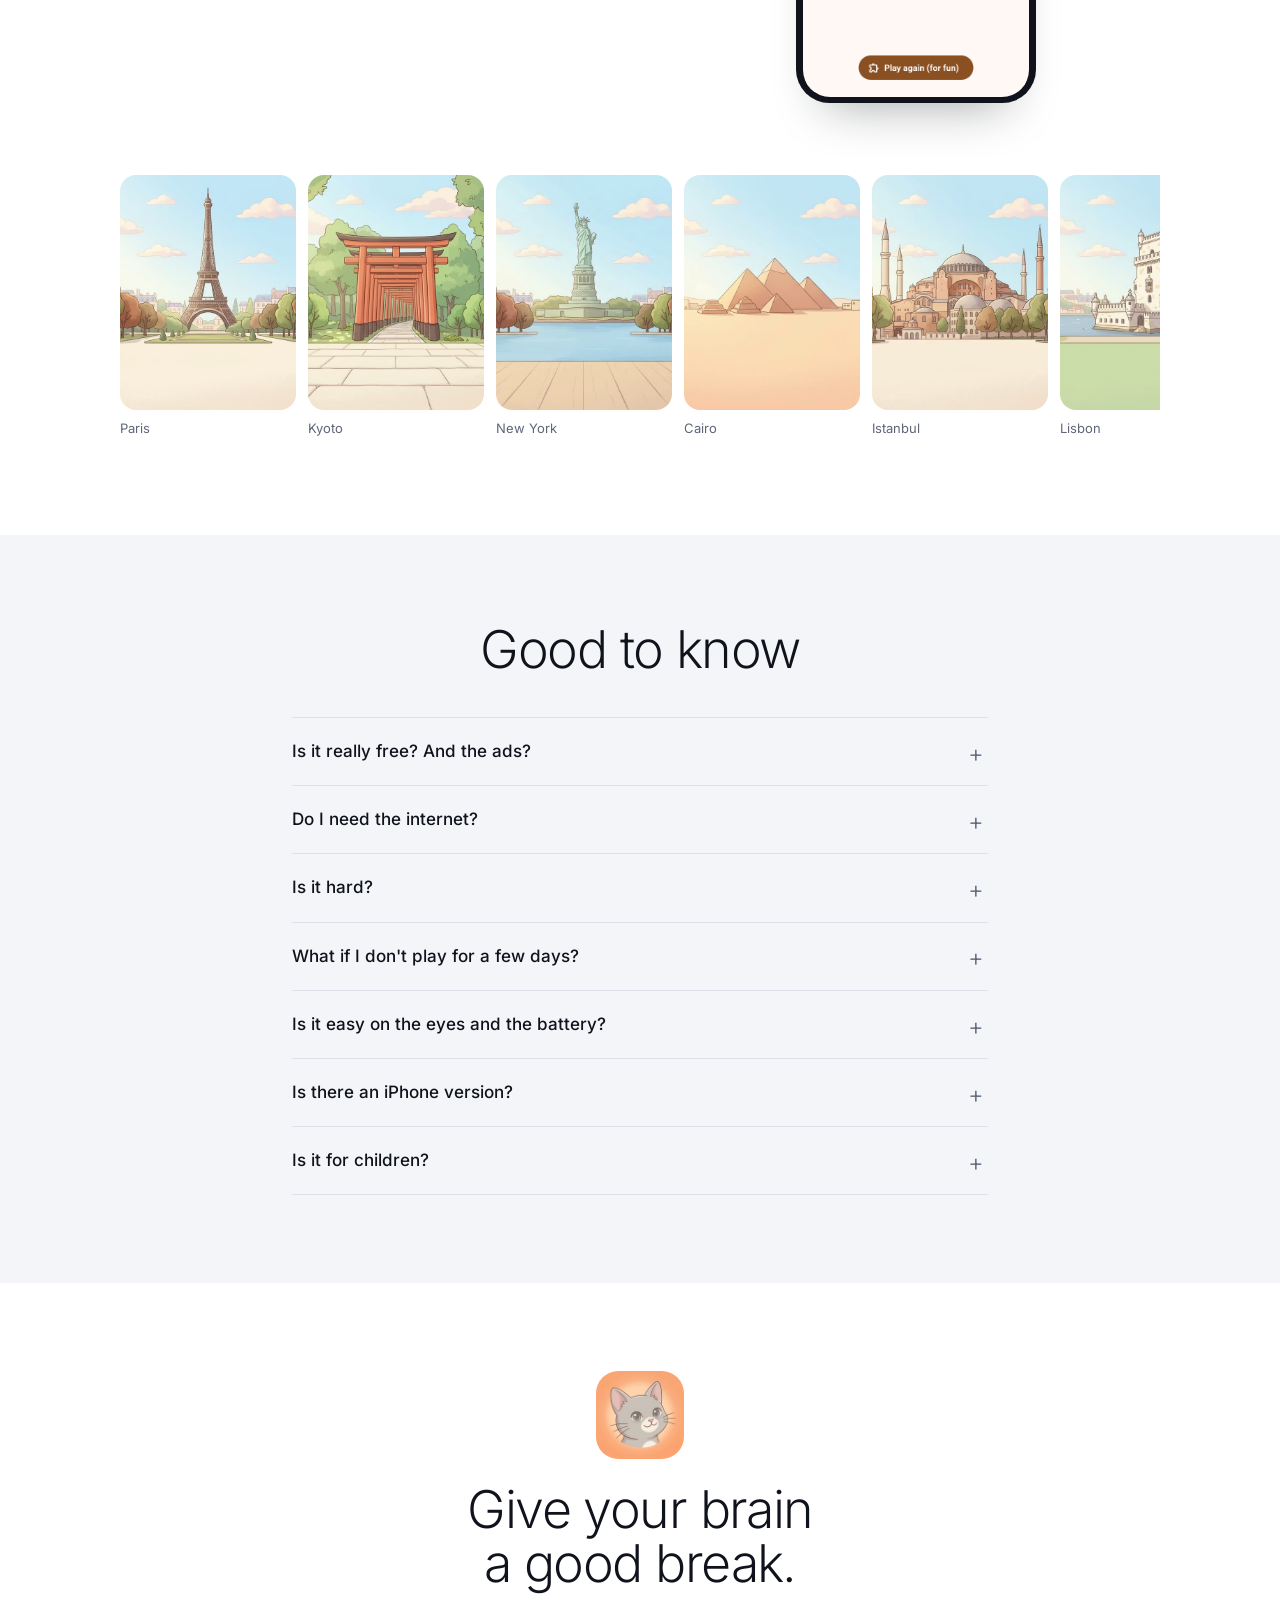
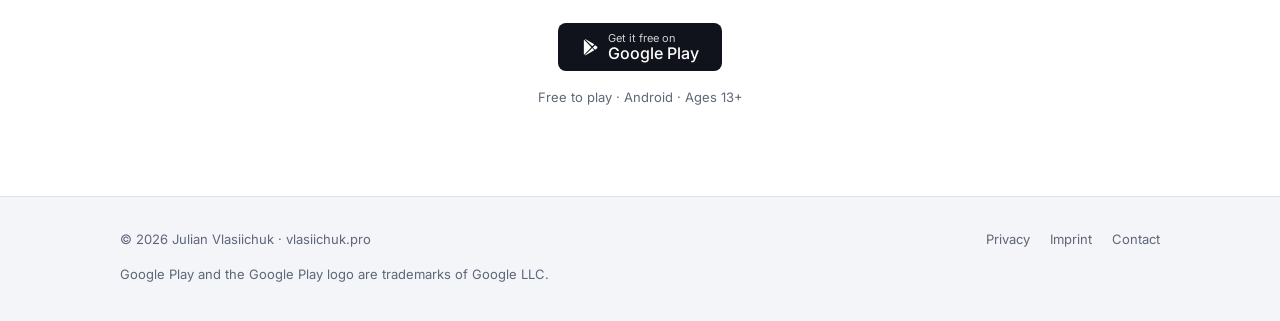
==== commit 122de991: "Play button: real store link Co-Authored-By: Claude Sonnet 5.5 <noreply@anthropic.com>" ====
--- a/cat-number-match/index.html
+++ b/cat-number-match/index.html
@@ -59,7 +59,7 @@
         <a href="/cat-number-match/de/" hreflang="de" lang="de">DE</a>
         <a href="/cat-number-match/ua/" hreflang="uk" lang="uk">UA</a>
       </nav>
-      <a class="btn btn-sm head-cta" href="https://play.google.com/store/games" target="_blank" rel="noopener">Get it free</a>
+      <a class="btn btn-sm head-cta" href="https://play.google.com/store/apps/details?id=pro.vlasiichuk.cat_number_match" target="_blank" rel="noopener">Get it free</a>
     </div>
   </div>
 </header>
@@ -83,7 +83,7 @@
         </figure>
 
         <div class="cta">
-          <a class="btn" href="https://play.google.com/store/games" target="_blank" rel="noopener"><svg viewBox="0 0 24 24" aria-hidden="true"><path fill="currentColor" d="M4.1 2.3c-.3.3-.4.7-.4 1.2v17c0 .5.1.9.4 1.2l9.4-9.7-9.4-9.7zm10.6 8.5 2.6-2.7L6 1.6c-.4-.2-.8-.3-1.1-.2l9.8 9.4zm0 2.4-9.8 9.4c.3.1.7 0 1.1-.2l11.3-6.5-2.6-2.7zm6.1-2.2-2.5-1.5-2.8 2.9 2.8 2.9 2.5-1.5c.8-.5.8-1.8 0-2.8z"/></svg><span class="two"><small>Get it free on</small>Google Play</span></a>
+          <a class="btn" href="https://play.google.com/store/apps/details?id=pro.vlasiichuk.cat_number_match" target="_blank" rel="noopener"><svg viewBox="0 0 24 24" aria-hidden="true"><path fill="currentColor" d="M4.1 2.3c-.3.3-.4.7-.4 1.2v17c0 .5.1.9.4 1.2l9.4-9.7-9.4-9.7zm10.6 8.5 2.6-2.7L6 1.6c-.4-.2-.8-.3-1.1-.2l9.8 9.4zm0 2.4-9.8 9.4c.3.1.7 0 1.1-.2l11.3-6.5-2.6-2.7zm6.1-2.2-2.5-1.5-2.8 2.9 2.8 2.9 2.5-1.5c.8-.5.8-1.8 0-2.8z"/></svg><span class="two"><small>Get it free on</small>Google Play</span></a>
         </div>
         <ul class="facts">
           <li>Free to play</li>
@@ -241,7 +241,7 @@
       <img class="icon" src="img/app-icon.png" alt="" width="88" height="88">
       <h2 id="final-title">Give your brain a good break.</h2>
       <div class="cta cta-center">
-        <a class="btn" href="https://play.google.com/store/games" target="_blank" rel="noopener"><svg viewBox="0 0 24 24" aria-hidden="true"><path fill="currentColor" d="M4.1 2.3c-.3.3-.4.7-.4 1.2v17c0 .5.1.9.4 1.2l9.4-9.7-9.4-9.7zm10.6 8.5 2.6-2.7L6 1.6c-.4-.2-.8-.3-1.1-.2l9.8 9.4zm0 2.4-9.8 9.4c.3.1.7 0 1.1-.2l11.3-6.5-2.6-2.7zm6.1-2.2-2.5-1.5-2.8 2.9 2.8 2.9 2.5-1.5c.8-.5.8-1.8 0-2.8z"/></svg><span class="two"><small>Get it free on</small>Google Play</span></a>
+        <a class="btn" href="https://play.google.com/store/apps/details?id=pro.vlasiichuk.cat_number_match" target="_blank" rel="noopener"><svg viewBox="0 0 24 24" aria-hidden="true"><path fill="currentColor" d="M4.1 2.3c-.3.3-.4.7-.4 1.2v17c0 .5.1.9.4 1.2l9.4-9.7-9.4-9.7zm10.6 8.5 2.6-2.7L6 1.6c-.4-.2-.8-.3-1.1-.2l9.8 9.4zm0 2.4-9.8 9.4c.3.1.7 0 1.1-.2l11.3-6.5-2.6-2.7zm6.1-2.2-2.5-1.5-2.8 2.9 2.8 2.9 2.5-1.5c.8-.5.8-1.8 0-2.8z"/></svg><span class="two"><small>Get it free on</small>Google Play</span></a>
       </div>
       <p class="fine">Free to play · Android · Ages 13+</p>
     </div>
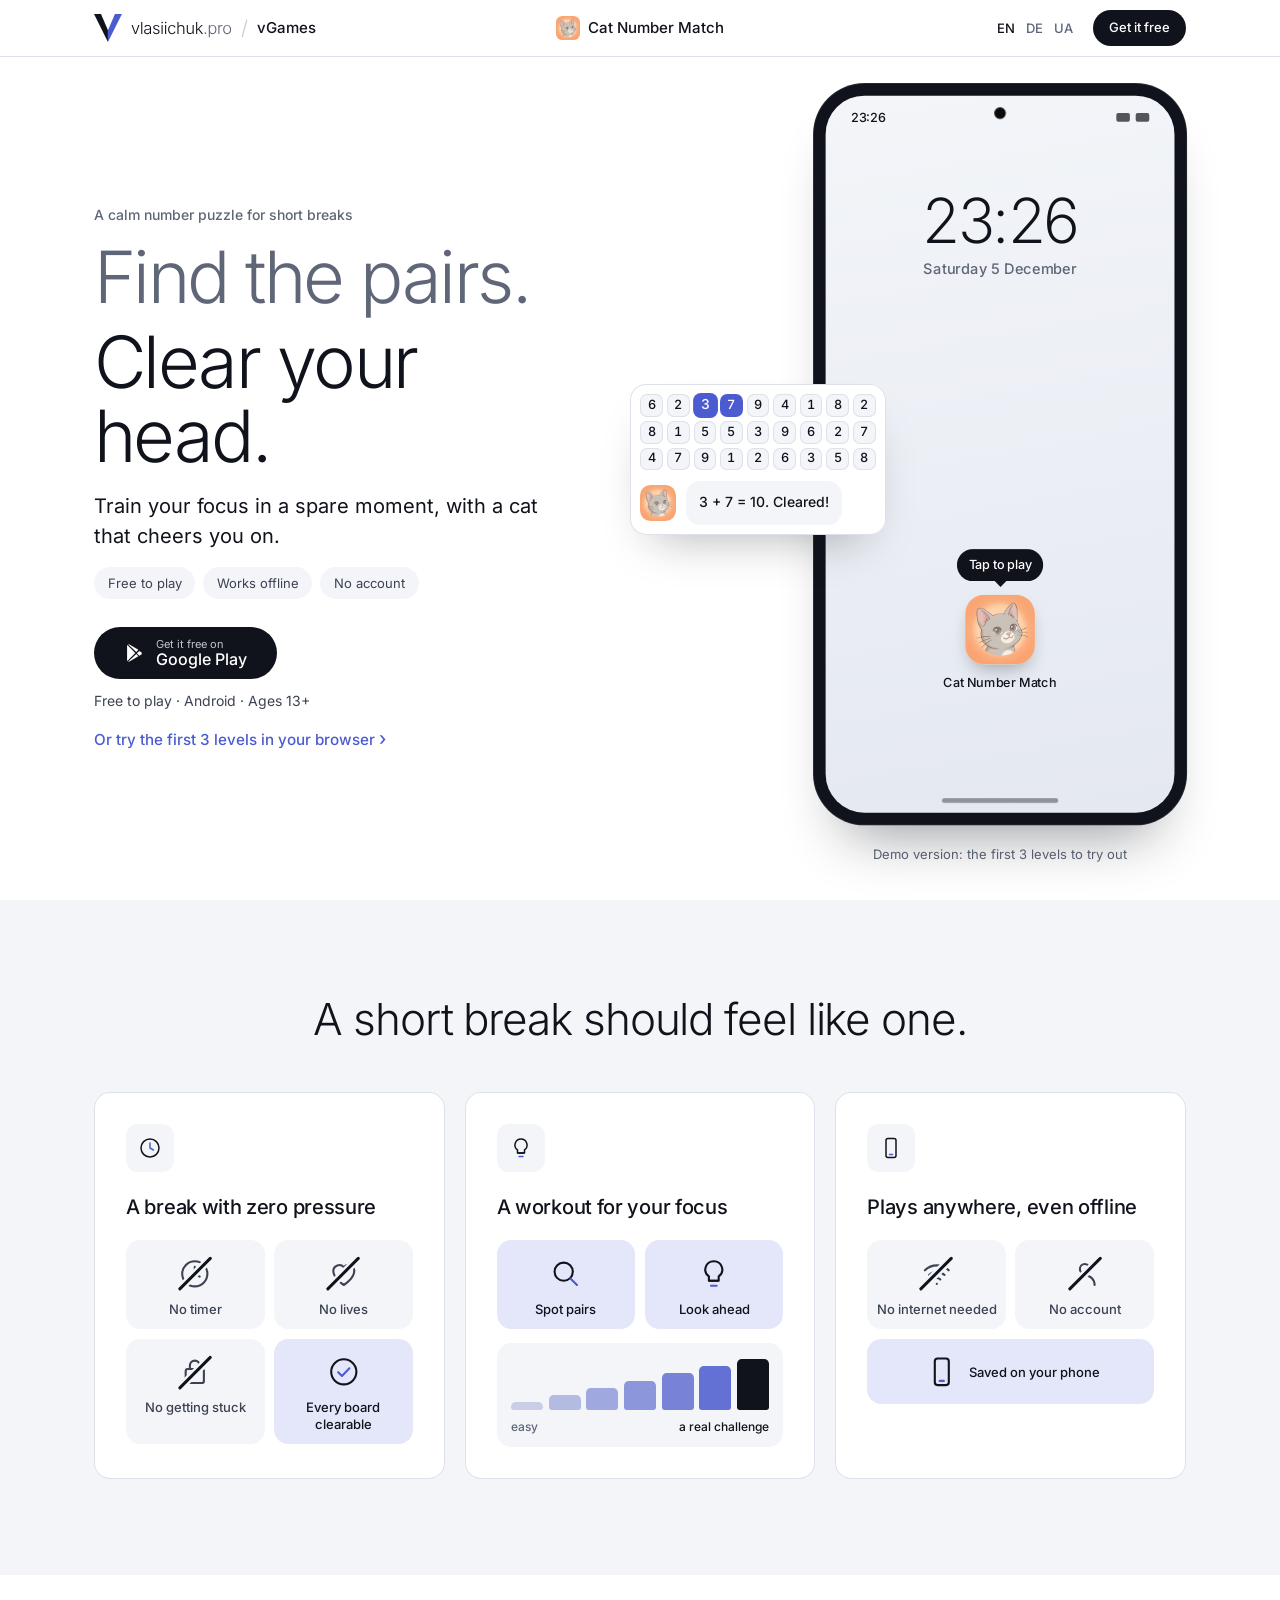
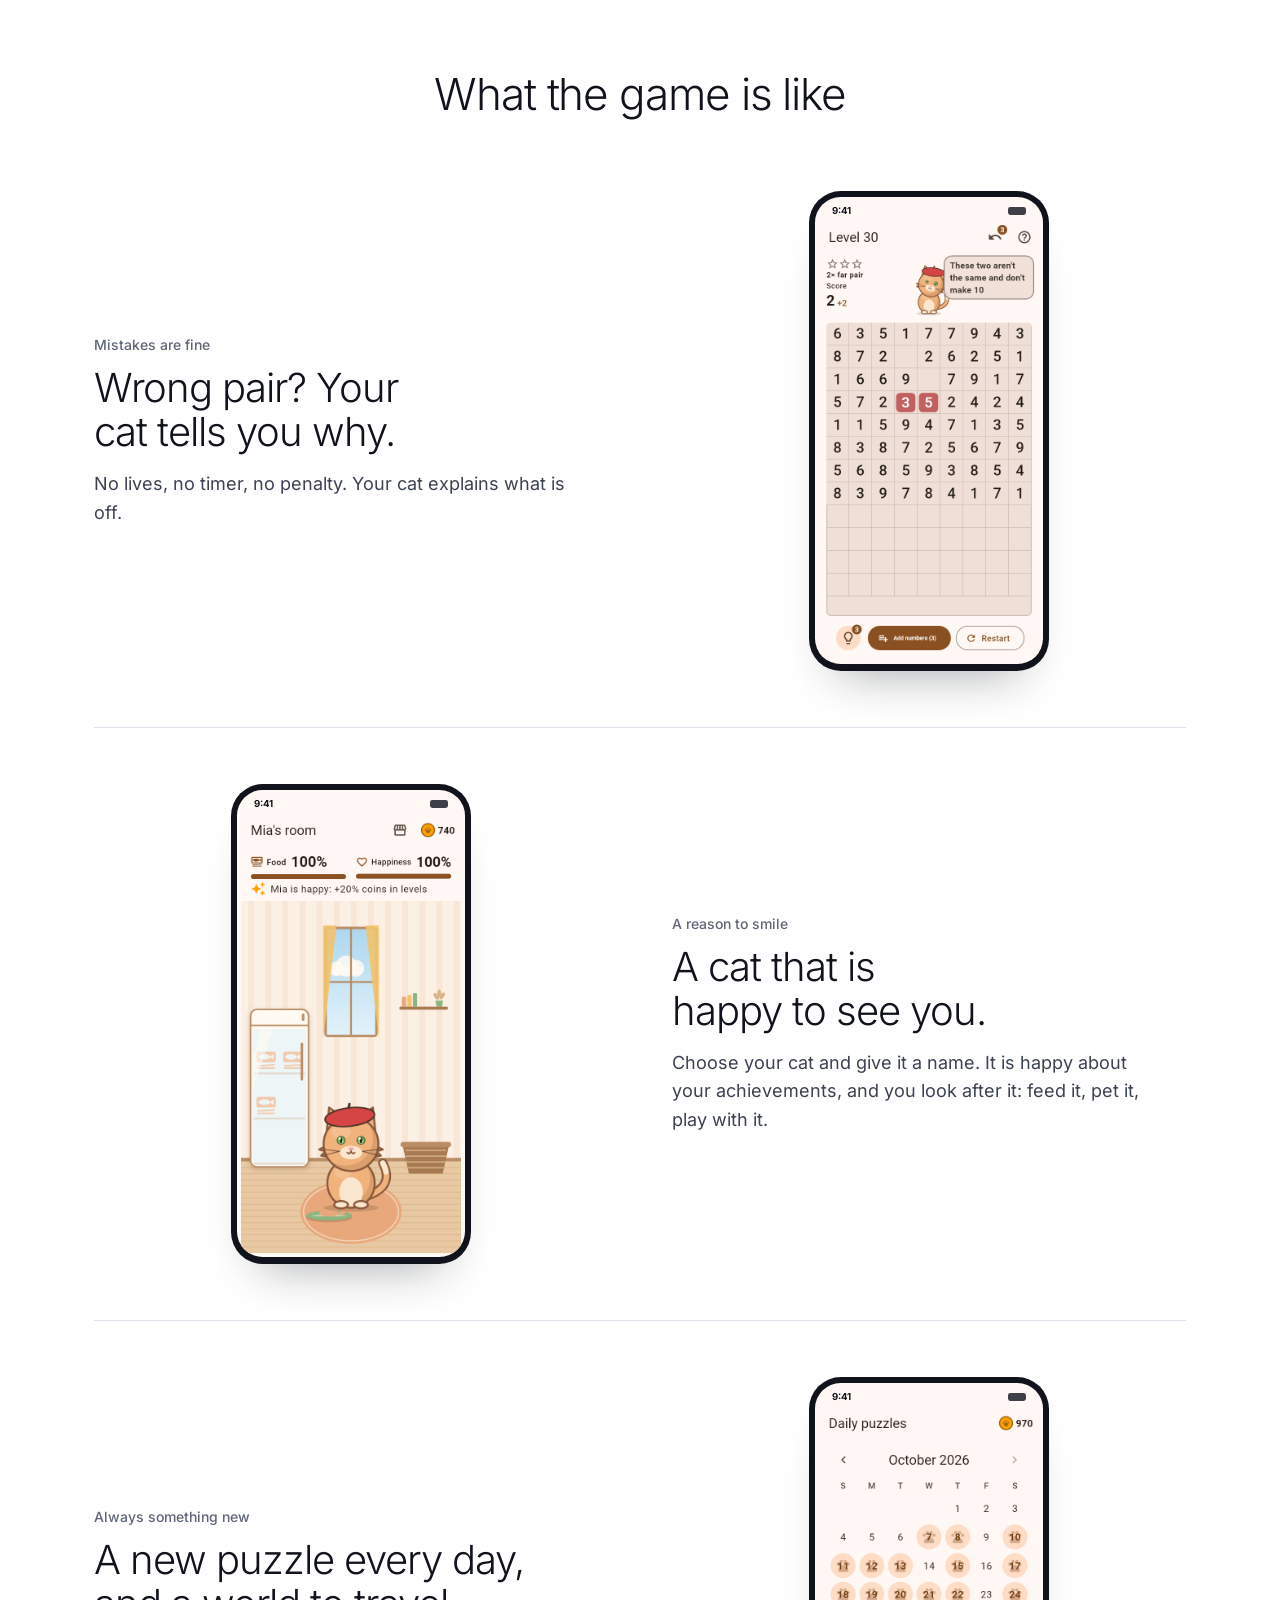
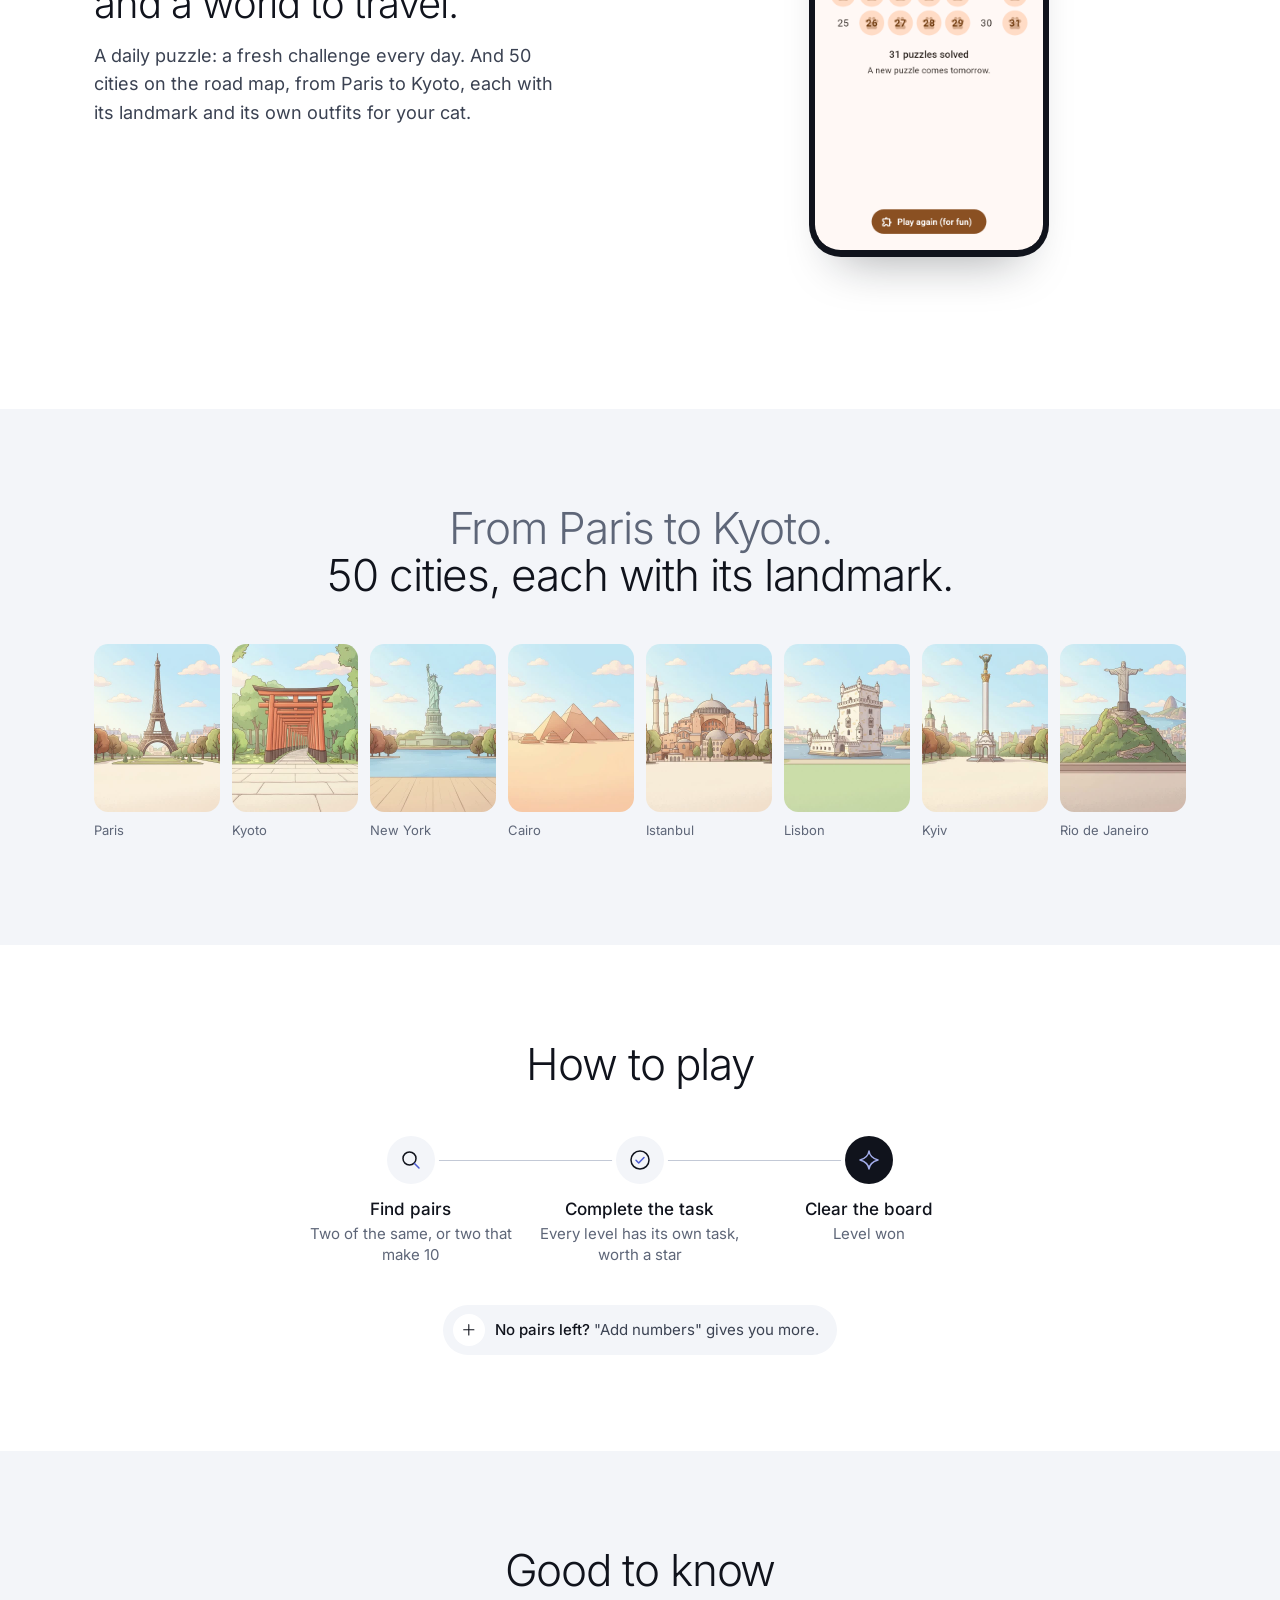
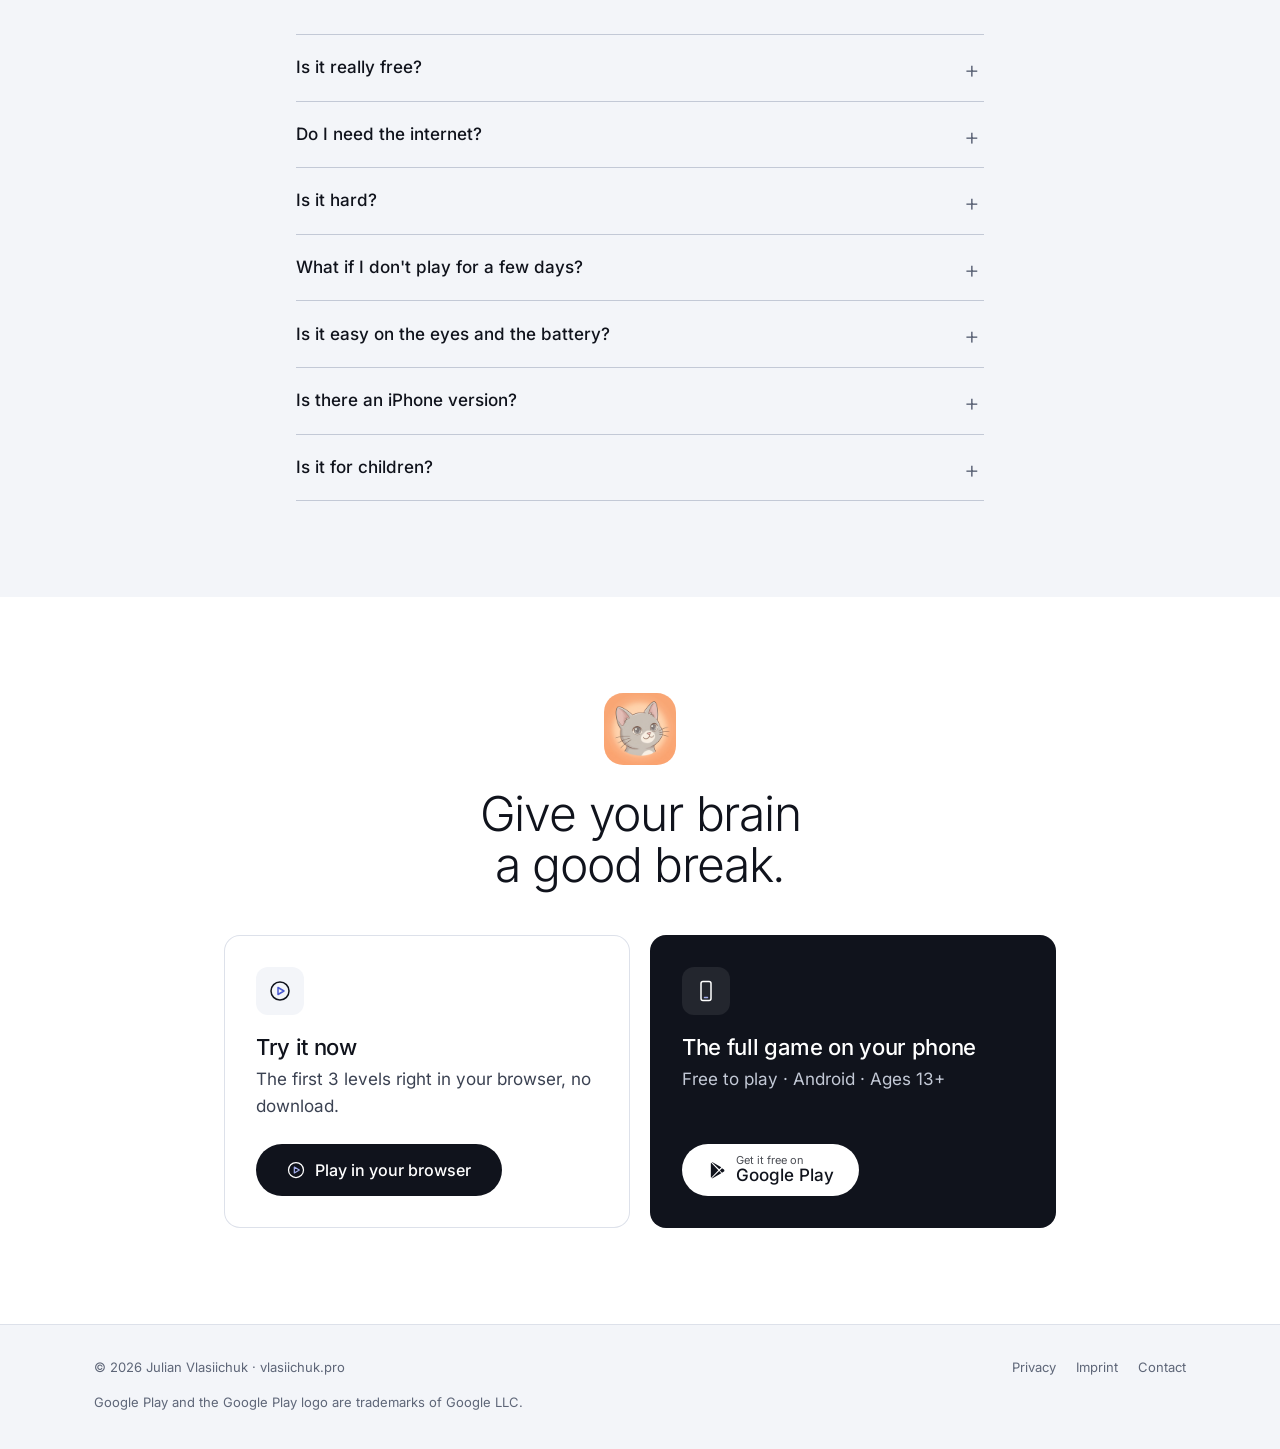
==== commit 7c351604: "Cat Number Match page in the layout of the rebuilt vlasiichuk.pro; privacy in EN, DE, UA - Landing p" ====
--- a/cat-number-match/index.html
+++ b/cat-number-match/index.html
@@ -34,17 +34,11 @@
 })();
 </script>
 <!--
-  GENERATED by tool/landing/build.js from tool/landing/strings.js. Edit those
-  and run the script; do not edit this file by hand.
-
-  Landing page in the vlasiichuk.pro brand v2.1 (Paper), built after Alex
-  Hormozi's landing page rules: a headline that says what it is and promises
-  an outcome, the game itself as proof in the hero (a board that plays by
-  itself and a phone that opens the demo), one call to action, then video,
-  three cards, three stories, FAQ. Short, light, mobile first.
-  Speed and privacy: only this site's own files load. The demo (about 4.5 MB)
-  loads after a tap on its icon and speaks this page's language (?lang=).
-  YouTube loads only after a click (youtube-nocookie.com).
+  GENERATED by tool/landing/build.mjs from tool/landing/strings.mjs
+  in the cat-number-match repo. Edit those and run
+  "node tool/landing/build.mjs"; do not edit this file by hand.
+  Only this site's own files load. The demo (about 4.5 MB) loads after a tap
+  and speaks this page's language (?lang=).
 -->
 </head>
 <body>
@@ -52,7 +46,12 @@
 
 <header class="site-header">
   <div class="wrap">
-    <a class="brand" href="https://vlasiichuk.pro/"><img src="brand/lockup-paper.svg" alt="vlasiichuk.pro" width="138" height="28"></a>
+    <div class="head-left">
+      <a class="brand" href="https://vlasiichuk.pro/"><img src="brand/lockup-paper.svg" alt="vlasiichuk.pro" width="138" height="28"></a>
+      <span class="crumb-sep" aria-hidden="true">/</span>
+      <a class="hub" href="/games/?l=en" title="All games by vlasiichuk.pro">vGames</a>
+    </div>
+    <span class="head-game"><img src="img/app-icon.png" alt="" width="24" height="24">Cat Number Match</span>
     <div class="head-right">
       <nav class="lang" aria-label="Language">
         <a href="#" aria-current="page" hreflang="en" lang="en" onclick="return false">EN</a>
@@ -66,12 +65,51 @@
 
 <main id="main">
 
+  <!-- 1. Hero (white): fills the first screen -->
   <section class="hero">
     <div class="wrap hero-grid">
       <div class="hero-copy">
-        <p class="eyebrow">Number puzzle game for Android</p>
-        <h1>Find the pairs.<br>Clear your head.</h1>
-        <p class="lead">A calm number matching game for short breaks. Train your focus in a spare moment, with a cat that cheers you on.</p>
+        <p class="eyebrow">A calm number puzzle for short breaks</p>
+        <h1><span class="h-soft">Find the pairs.</span> <span class="h-ink">Clear your head.</span></h1>
+        <p class="lead">Train your focus in a spare moment, with a cat that cheers you on.</p>
+        <ul class="pills">
+          <li>Free to play</li>
+          <li>Works offline</li>
+          <li>No account</li>
+        </ul>
+        <div class="cta">
+          <a class="btn-primary btn-store" href="https://play.google.com/store/apps/details?id=pro.vlasiichuk.cat_number_match" target="_blank" rel="noopener"><svg viewBox="0 0 24 24" aria-hidden="true"><path fill="currentColor" d="M4.1 2.3c-.3.3-.4.7-.4 1.2v17c0 .5.1.9.4 1.2l9.4-9.7-9.4-9.7zm10.6 8.5 2.6-2.7L6 1.6c-.4-.2-.8-.3-1.1-.2l9.8 9.4zm0 2.4-9.8 9.4c.3.1.7 0 1.1-.2l11.3-6.5-2.6-2.7zm6.1-2.2-2.5-1.5-2.8 2.9 2.8 2.9 2.5-1.5c.8-.5.8-1.8 0-2.8z"/></svg><span class="two"><small>Get it free on</small>Google Play</span></a>
+          <p class="micro">Free to play · Android · Ages 13+</p>
+          <p class="store-line"><a class="link-arrow" id="play-btn" href="/cat-number-match/play/?lang=en">Or try the first 3 levels in your browser <span aria-hidden="true">›</span></a></p>
+        </div>
+      </div>
+
+      <div class="hero-visual">
+        <div class="phone-col" id="phone-col" aria-label="Play the game in this phone">
+          <div class="pp-scale">
+            <div class="pp">
+              <div class="pp-screen" id="screen">
+                <span class="pp-camera" aria-hidden="true"></span>
+                <div class="pp-home">
+                  <div class="pp-status" aria-hidden="true"><span id="sb-time">9:41</span><span class="pp-icons"><i></i><i></i></span></div>
+                  <div class="pp-clock" id="clock" aria-hidden="true">9:41</div>
+                  <div class="pp-date" id="date" aria-hidden="true"></div>
+                  <button class="pp-app" type="button" id="app-icon" aria-label="Open Cat Number Match, demo version">
+                    <span class="pp-hint" aria-hidden="true">Tap to play</span>
+                    <img src="img/app-icon.png" alt="" width="72" height="72">
+                    <span>Cat Number Match</span>
+                  </button>
+                  <span class="pp-gesture" aria-hidden="true"></span>
+                </div>
+                <div class="pp-window" id="app-window"></div>
+              </div>
+            </div>
+          </div>
+          <div class="pp-bar">
+            <span id="phone-note">Demo version: the first 3 levels to try out</span>
+            <button class="pp-close" type="button" id="close-game" hidden>Close the game</button>
+          </div>
+        </div>
 
         <figure class="mb" id="board" aria-label="How the game works: tap two numbers that are the same or add up to 10, and they clear.">
           <div class="mb-grid" id="board-grid" aria-hidden="true"></div>
@@ -81,47 +119,12 @@
           </figcaption>
           <p class="sr-only">Tap two numbers that are the same, or that add up to 10, and they disappear. Clear the whole board to win the level.</p>
         </figure>
-
-        <div class="cta">
-          <a class="btn" href="https://play.google.com/store/apps/details?id=pro.vlasiichuk.cat_number_match" target="_blank" rel="noopener"><svg viewBox="0 0 24 24" aria-hidden="true"><path fill="currentColor" d="M4.1 2.3c-.3.3-.4.7-.4 1.2v17c0 .5.1.9.4 1.2l9.4-9.7-9.4-9.7zm10.6 8.5 2.6-2.7L6 1.6c-.4-.2-.8-.3-1.1-.2l9.8 9.4zm0 2.4-9.8 9.4c.3.1.7 0 1.1-.2l11.3-6.5-2.6-2.7zm6.1-2.2-2.5-1.5-2.8 2.9 2.8 2.9 2.5-1.5c.8-.5.8-1.8 0-2.8z"/></svg><span class="two"><small>Get it free on</small>Google Play</span></a>
-        </div>
-        <ul class="facts">
-          <li>Free to play</li>
-          <li>Works offline</li>
-          <li>No account</li>
-        </ul>
       </div>
-
-      <div class="phone-col" id="phone-col" aria-label="Play the game in this phone">
-        <div class="pp-scale">
-          <div class="pp">
-            <div class="pp-screen" id="screen">
-              <span class="pp-camera" aria-hidden="true"></span>
-              <div class="pp-home">
-                <div class="pp-status" aria-hidden="true"><span id="sb-time">9:41</span><span class="pp-icons"><i></i><i></i></span></div>
-                <div class="pp-clock" id="clock" aria-hidden="true">9:41</div>
-                <div class="pp-date" id="date" aria-hidden="true"></div>
-                <button class="pp-app" type="button" id="app-icon" aria-label="Open Cat Number Match, demo version">
-                  <span class="pp-hint" aria-hidden="true">Tap to play</span>
-                  <img src="img/app-icon.png" alt="" width="72" height="72">
-                  <span>Cat Number Match</span>
-                </button>
-                <span class="pp-gesture" aria-hidden="true"></span>
-              </div>
-              <div class="pp-window" id="app-window"></div>
-            </div>
-          </div>
-        </div>
-        <div class="pp-bar">
-          <span id="phone-note">Demo version: the first 3 levels to try out</span>
-          <button class="pp-close" type="button" id="close-game" hidden>Close the game</button>
-        </div>
-      </div>
     </div>
   </section>
 
   <!-- HIDDEN until the real demo video exists: put its YouTube id into
-       data-youtube-id (tool/landing/build.js: VIDEO_ID, VIDEO_READY) and rebuild. -->
+       data-youtube-id and remove "hidden". -->
   <section class="section" hidden aria-labelledby="video-title">
     <div class="wrap narrow">
       <h2 id="video-title">30 seconds of play</h2>
@@ -135,56 +138,80 @@
     </div>
   </section>
 
+  <!-- 2. Three cards (grey) -->
   <section class="section panel" aria-labelledby="cards-title">
     <div class="wrap">
       <h2 id="cards-title" class="center">A short break should feel like one.</h2>
       <ul class="cards">
-        <li>
+        <li class="card">
+          <span class="tile"><svg class="ic" xmlns="http://www.w3.org/2000/svg" viewBox="0 0 24 24" fill="none" stroke="currentColor" stroke-width="1.5" stroke-linecap="round" stroke-linejoin="round" aria-hidden="true" focusable="false"><path d="M21 12a9 9 0 1 1-18 0a9 9 0 0 1 18 0"/><path d="M12 7v5l3.5 2" style="stroke:var(--icon-accent, currentColor)"/></svg></span>
           <h3>A break with zero pressure</h3>
-          <p>No timer, no lives, no getting stuck. Take all the time you want: every board is proven clearable, and "Add numbers" gives you more pairs when you run out.</p>
-        </li>
-        <li>
+          <div class="card-visual">
+            <ul class="chips" aria-hidden="true"><li class="chip no"><span class="chip-ic"><svg class="ic" xmlns="http://www.w3.org/2000/svg" viewBox="0 0 24 24" fill="none" stroke="currentColor" stroke-width="1.5" stroke-linecap="round" stroke-linejoin="round" aria-hidden="true" focusable="false"><path d="M21 12a9 9 0 1 1-18 0a9 9 0 0 1 18 0"/><path d="M12 7v5l3.5 2" style="stroke:var(--icon-accent, currentColor)"/></svg></span><span>No timer</span></li><li class="chip no"><span class="chip-ic"><svg class="ic" xmlns="http://www.w3.org/2000/svg" viewBox="0 0 24 24" fill="none" stroke="currentColor" stroke-width="1.5" stroke-linecap="round" stroke-linejoin="round" aria-hidden="true" focusable="false"><path d="M12 20s-7.5-4.6-7.5-10.2A4.3 4.3 0 0 1 12 7.2a4.3 4.3 0 0 1 7.5 2.6C19.5 15.4 12 20 12 20z" style="stroke:var(--icon-accent, currentColor)"/></svg></span><span>No lives</span></li><li class="chip no"><span class="chip-ic"><svg class="ic" xmlns="http://www.w3.org/2000/svg" viewBox="0 0 24 24" fill="none" stroke="currentColor" stroke-width="1.5" stroke-linecap="round" stroke-linejoin="round" aria-hidden="true" focusable="false"><path d="M5.5 11.5a1.5 1.5 0 0 1 1.5-1.5h10a1.5 1.5 0 0 1 1.5 1.5v7a1.5 1.5 0 0 1-1.5 1.5H7a1.5 1.5 0 0 1-1.5-1.5z"/><path d="M8.5 10V7.5a3.5 3.5 0 0 1 7 0V10" style="stroke:var(--icon-accent, currentColor)"/></svg></span><span>No getting stuck</span></li><li class="chip"><span class="chip-ic"><svg class="ic" xmlns="http://www.w3.org/2000/svg" viewBox="0 0 24 24" fill="none" stroke="currentColor" stroke-width="1.5" stroke-linecap="round" stroke-linejoin="round" aria-hidden="true" focusable="false"><path d="M21 12a9 9 0 1 1-18 0a9 9 0 0 1 18 0"/><path d="M8 12.3l2.7 2.7L16 9.5" style="stroke:var(--icon-accent, currentColor)"/></svg></span><span>Every board clearable</span></li></ul>
+          </div>
+          <p class="sr-only">No timer, no lives, no getting stuck. Take all the time you want: every board is proven clearable, and &quot;Add numbers&quot; gives you more pairs when you run out.</p>
+        </li>
+        <li class="card">
+          <span class="tile"><svg class="ic" xmlns="http://www.w3.org/2000/svg" viewBox="0 0 24 24" fill="none" stroke="currentColor" stroke-width="1.5" stroke-linecap="round" stroke-linejoin="round" aria-hidden="true" focusable="false"><path d="M12 3a6 6 0 0 0-3.5 10.9V17h7v-3.1A6 6 0 0 0 12 3z"/><path d="M9 17h6"/><path d="M10 20.5h4" style="stroke:var(--icon-accent, currentColor)"/></svg></span>
           <h3>A workout for your focus</h3>
-          <p>Spotting pairs, looking ahead, staying with one thing: a gentle exercise for your attention. A short break is enough, and the levels grow from easy to a real challenge.</p>
-        </li>
-        <li>
-          <h3>Ads that stay out of your way</h3>
-          <p>The free version has ads, but they are set up so they never get in the way of the game.</p>
+          <div class="card-visual">
+            <ul class="chips" aria-hidden="true"><li class="chip"><span class="chip-ic"><svg class="ic" xmlns="http://www.w3.org/2000/svg" viewBox="0 0 24 24" fill="none" stroke="currentColor" stroke-width="1.5" stroke-linecap="round" stroke-linejoin="round" aria-hidden="true" focusable="false"><path d="M17 10.5a6.5 6.5 0 1 1-13 0a6.5 6.5 0 0 1 13 0"/><path d="M15.5 15.5L20 20" style="stroke:var(--icon-accent, currentColor)"/></svg></span><span>Spot pairs</span></li><li class="chip"><span class="chip-ic"><svg class="ic" xmlns="http://www.w3.org/2000/svg" viewBox="0 0 24 24" fill="none" stroke="currentColor" stroke-width="1.5" stroke-linecap="round" stroke-linejoin="round" aria-hidden="true" focusable="false"><path d="M12 3a6 6 0 0 0-3.5 10.9V17h7v-3.1A6 6 0 0 0 12 3z"/><path d="M9 17h6"/><path d="M10 20.5h4" style="stroke:var(--icon-accent, currentColor)"/></svg></span><span>Look ahead</span></li></ul>
+          <div class="ramp" aria-hidden="true">
+            <div class="ramp-bars"><i style="--n:1"></i><i style="--n:2"></i><i style="--n:3"></i><i style="--n:4"></i><i style="--n:5"></i><i style="--n:6"></i><i style="--n:7"></i></div>
+            <div class="ramp-labels"><span>easy</span><span>a real challenge</span></div>
+          </div>
+          </div>
+          <p class="sr-only">Spotting pairs, looking ahead, staying with one thing: a gentle exercise for your attention. A short break is enough, and the levels grow from easy to a real challenge.</p>
+        </li>
+        <li class="card">
+          <span class="tile"><svg class="ic" xmlns="http://www.w3.org/2000/svg" viewBox="0 0 24 24" fill="none" stroke="currentColor" stroke-width="1.5" stroke-linecap="round" stroke-linejoin="round" aria-hidden="true" focusable="false"><path d="M7 4.5a2 2 0 0 1 2-2h6a2 2 0 0 1 2 2v15a2 2 0 0 1-2 2H9a2 2 0 0 1-2-2z"/><path d="M10.5 18.5h3" style="stroke:var(--icon-accent, currentColor)"/></svg></span>
+          <h3>Plays anywhere, even offline</h3>
+          <div class="card-visual">
+            <ul class="chips" aria-hidden="true"><li class="chip no"><span class="chip-ic"><svg class="ic" xmlns="http://www.w3.org/2000/svg" viewBox="0 0 24 24" fill="none" stroke="currentColor" stroke-width="1.5" stroke-linecap="round" stroke-linejoin="round" aria-hidden="true" focusable="false"><path d="M3.5 9.5a12 12 0 0 1 17 0"/><path d="M6.5 12.8a7.7 7.7 0 0 1 11 0"/><path d="M9.5 16a3.5 3.5 0 0 1 5 0" style="stroke:var(--icon-accent, currentColor)"/><path d="M12 19.2h.01"/></svg></span><span>No internet needed</span></li><li class="chip no"><span class="chip-ic"><svg class="ic" xmlns="http://www.w3.org/2000/svg" viewBox="0 0 24 24" fill="none" stroke="currentColor" stroke-width="1.5" stroke-linecap="round" stroke-linejoin="round" aria-hidden="true" focusable="false"><path d="M5 20a7 7 0 0 1 14 0"/><path d="M15.5 8.5a3.5 3.5 0 1 1-7 0a3.5 3.5 0 0 1 7 0" style="stroke:var(--icon-accent, currentColor)"/></svg></span><span>No account</span></li><li class="chip"><span class="chip-ic"><svg class="ic" xmlns="http://www.w3.org/2000/svg" viewBox="0 0 24 24" fill="none" stroke="currentColor" stroke-width="1.5" stroke-linecap="round" stroke-linejoin="round" aria-hidden="true" focusable="false"><path d="M7 4.5a2 2 0 0 1 2-2h6a2 2 0 0 1 2 2v15a2 2 0 0 1-2 2H9a2 2 0 0 1-2-2z"/><path d="M10.5 18.5h3" style="stroke:var(--icon-accent, currentColor)"/></svg></span><span>Saved on your phone</span></li></ul>
+          </div>
+          <p class="sr-only">The game works fully offline, needs no account, and your progress is saved on your phone.</p>
         </li>
       </ul>
     </div>
   </section>
 
-  <section class="section" aria-label="What the game is like">
+  <!-- 3. Three moments from the game, with its own lines (white) -->
+  <section class="section" aria-labelledby="moments-title">
     <div class="wrap">
-
-      <div class="feature">
-        <div class="copy">
-          <p class="eyebrow">Mistakes are fine</p>
-          <h3>Wrong pair? Your cat tells you why.</h3>
-          <p class="text">Wrong pair? No worries. Your cat explains what is off. No lives, no timer, no penalty.</p>
-        </div>
-        <div class="shot"><div class="scr"><span class="sb" aria-hidden="true"><b>9:41</b><i></i></span><img src="img/en/2-refused.png" alt="The cat explains in a speech bubble why two numbers are not a pair" width="540" height="1080" loading="lazy"></div></div>
-      </div>
-
-      <div class="feature flip">
-        <div class="copy">
-          <p class="eyebrow">A reason to smile</p>
-          <h3>A cat that is happy to see you.</h3>
-          <p class="text">Choose your cat and give it a name. It is happy about your achievements, and you look after it: feed it, pet it, play with it.</p>
-        </div>
-        <div class="shot"><div class="scr"><span class="sb" aria-hidden="true"><b>9:41</b><i></i></span><img src="img/en/5-room.png" alt="The cat's room with its food and happiness bars" width="540" height="1080" loading="lazy"></div></div>
-      </div>
-
-      <div class="feature">
-        <div class="copy">
-          <p class="eyebrow">Always something new</p>
-          <h3>A new puzzle every day, and a world to travel.</h3>
-          <p class="text">A daily puzzle: a fresh challenge every day. And 50 cities on the road map, from Paris to Kyoto, each with its landmark and its own outfits for your cat.</p>
-        </div>
-        <div class="shot"><div class="scr"><span class="sb" aria-hidden="true"><b>9:41</b><i></i></span><img src="img/en/7-daily.png" alt="The daily puzzle calendar with a paw on every solved day" width="540" height="1080" loading="lazy"></div></div>
-      </div>
-
+      <h2 id="moments-title" class="center">What the game is like</h2>
+      <ul class="features">
+        <li class="feature">
+          <div class="copy">
+            <p class="eyebrow">Mistakes are fine</p>
+            <h3>Wrong pair? Your cat tells you why.</h3>
+            <p class="text">No lives, no timer, no penalty. Your cat explains what is off.</p>
+          </div>
+          <div class="shot"><div class="scr"><span class="sb" aria-hidden="true"><b>9:41</b><i></i></span><img src="img/en/2-refused.png" alt="The cat explains in a speech bubble why two numbers are not a pair" width="540" height="1080" loading="lazy"></div></div>
+        </li>
+        <li class="feature flip">
+          <div class="copy">
+            <p class="eyebrow">A reason to smile</p>
+            <h3>A cat that is happy to see you.</h3>
+            <p class="text">Choose your cat and give it a name. It is happy about your achievements, and you look after it: feed it, pet it, play with it.</p>
+          </div>
+          <div class="shot"><div class="scr"><span class="sb" aria-hidden="true"><b>9:41</b><i></i></span><img src="img/en/5-room.png" alt="The cat's room with its food and happiness bars" width="540" height="1080" loading="lazy"></div></div>
+        </li>
+        <li class="feature">
+          <div class="copy">
+            <p class="eyebrow">Always something new</p>
+            <h3>A new puzzle every day, and a world to travel.</h3>
+            <p class="text">A daily puzzle: a fresh challenge every day. And 50 cities on the road map, from Paris to Kyoto, each with its landmark and its own outfits for your cat.</p>
+          </div>
+          <div class="shot"><div class="scr"><span class="sb" aria-hidden="true"><b>9:41</b><i></i></span><img src="img/en/7-daily.png" alt="The daily puzzle calendar with a paw on every solved day" width="540" height="1080" loading="lazy"></div></div>
+        </li>
+      </ul>
+    </div>
+  </section>
+
+  <!-- 4. Cities (grey) -->
+  <section class="section panel" aria-labelledby="cities-title">
+    <div class="wrap">
+      <h2 id="cities-title" class="center"><span class="h-soft">From Paris to Kyoto.</span> <span class="h-ink">50 cities, each with its landmark.</span></h2>
       <div class="cities" aria-label="Some of the 50 cities">
         <figure><img src="img/cities/city_paris.jpg" alt="Paris with the Eiffel Tower" width="300" height="400" loading="lazy"><figcaption>Paris</figcaption></figure>
         <figure><img src="img/cities/city_kyoto.jpg" alt="Kyoto" width="300" height="400" loading="lazy"><figcaption>Kyoto</figcaption></figure>
@@ -195,18 +222,39 @@
         <figure><img src="img/cities/city_kyiv.jpg" alt="Kyiv" width="300" height="400" loading="lazy"><figcaption>Kyiv</figcaption></figure>
         <figure><img src="img/cities/city_rio_de_janeiro.jpg" alt="Rio de Janeiro" width="300" height="400" loading="lazy"><figcaption>Rio de Janeiro</figcaption></figure>
       </div>
-      <!-- Quotes from closed-test players go here, only real ones that Julian
-           has the players' OK to publish. -->
-    </div>
-  </section>
-
+    </div>
+  </section>
+
+  <!-- 5. How to play, as a roadmap (white) -->
+  <section class="section" aria-labelledby="steps-title">
+    <div class="wrap">
+      <h2 id="steps-title" class="center">How to play</h2>
+      <ol class="roadmap" style="--steps:3">
+        <li>
+          <span class="dot"><svg class="ic" xmlns="http://www.w3.org/2000/svg" viewBox="0 0 24 24" fill="none" stroke="currentColor" stroke-width="1.5" stroke-linecap="round" stroke-linejoin="round" aria-hidden="true" focusable="false"><path d="M17 10.5a6.5 6.5 0 1 1-13 0a6.5 6.5 0 0 1 13 0"/><path d="M15.5 15.5L20 20" style="stroke:var(--icon-accent, currentColor)"/></svg></span>
+          <div><p class="step-h">Find pairs</p><p class="step-p">Two of the same, or two that make 10</p></div>
+        </li>
+        <li>
+          <span class="dot"><svg class="ic" xmlns="http://www.w3.org/2000/svg" viewBox="0 0 24 24" fill="none" stroke="currentColor" stroke-width="1.5" stroke-linecap="round" stroke-linejoin="round" aria-hidden="true" focusable="false"><path d="M21 12a9 9 0 1 1-18 0a9 9 0 0 1 18 0"/><path d="M8 12.3l2.7 2.7L16 9.5" style="stroke:var(--icon-accent, currentColor)"/></svg></span>
+          <div><p class="step-h">Complete the task</p><p class="step-p">Every level has its own task, worth a star</p></div>
+        </li>
+        <li class="last">
+          <span class="dot"><svg class="ic" xmlns="http://www.w3.org/2000/svg" viewBox="0 0 24 24" fill="none" stroke="currentColor" stroke-width="1.5" stroke-linecap="round" stroke-linejoin="round" aria-hidden="true" focusable="false"><path d="M12 3c.6 4.7 3.3 7.4 9 9-5.7 1.6-8.4 4.3-9 9-.6-4.7-3.3-7.4-9-9 5.7-1.6 8.4-4.3 9-9z" style="stroke:var(--icon-accent, currentColor)"/></svg></span>
+          <div><p class="step-h">Clear the board</p><p class="step-p">Level won</p></div>
+        </li>
+      </ol>
+      <p class="side-note"><span class="side-ic"><svg class="ic" xmlns="http://www.w3.org/2000/svg" viewBox="0 0 24 24" fill="none" stroke="currentColor" stroke-width="1.5" stroke-linecap="round" stroke-linejoin="round" aria-hidden="true" focusable="false"><path d="M12 5v14"/><path d="M5 12h14"/></svg></span><span><b>No pairs left?</b> &quot;Add numbers&quot; gives you more.</span></p>
+    </div>
+  </section>
+
+  <!-- 6. FAQ (grey) -->
   <section class="section panel" id="faq" aria-labelledby="faq-title">
     <div class="wrap narrow">
       <h2 id="faq-title">Good to know</h2>
       <div class="faq">
         <details>
-          <summary>Is it really free? And the ads?</summary>
-          <p>Yes. Every level, the daily puzzle and the cat are free. There are ads, but they are set up so they don't get in the way of the game. If you prefer none, Remove Ads is an optional one-time purchase, no subscription, and the paid version has no ads.</p>
+          <summary>Is it really free?</summary>
+          <p>Yes. Every level, the daily puzzle and the cat are free.</p>
         </details>
         <details>
           <summary>Do I need the internet?</summary>
@@ -214,7 +262,7 @@
         </details>
         <details>
           <summary>Is it hard?</summary>
-          <p>It starts gently and gets harder level by level, up to a real challenge. Every board can be cleared, and hints, undo and "Add numbers" are there when you need them.</p>
+          <p>It starts gently and gets harder level by level, up to a real challenge. Every board can be cleared, and hints, undo and &quot;Add numbers&quot; are there when you need them.</p>
         </details>
         <details>
           <summary>What if I don't play for a few days?</summary>
@@ -236,14 +284,25 @@
     </div>
   </section>
 
+  <!-- 7. Closing: a light and a dark card (white, above the grey footer) -->
   <section class="section final" aria-labelledby="final-title">
     <div class="wrap">
       <img class="icon" src="img/app-icon.png" alt="" width="88" height="88">
       <h2 id="final-title">Give your brain a good break.</h2>
-      <div class="cta cta-center">
-        <a class="btn" href="https://play.google.com/store/apps/details?id=pro.vlasiichuk.cat_number_match" target="_blank" rel="noopener"><svg viewBox="0 0 24 24" aria-hidden="true"><path fill="currentColor" d="M4.1 2.3c-.3.3-.4.7-.4 1.2v17c0 .5.1.9.4 1.2l9.4-9.7-9.4-9.7zm10.6 8.5 2.6-2.7L6 1.6c-.4-.2-.8-.3-1.1-.2l9.8 9.4zm0 2.4-9.8 9.4c.3.1.7 0 1.1-.2l11.3-6.5-2.6-2.7zm6.1-2.2-2.5-1.5-2.8 2.9 2.8 2.9 2.5-1.5c.8-.5.8-1.8 0-2.8z"/></svg><span class="two"><small>Get it free on</small>Google Play</span></a>
+      <div class="duo">
+        <div class="duo-card">
+          <span class="tile"><svg class="ic" xmlns="http://www.w3.org/2000/svg" viewBox="0 0 24 24" fill="none" stroke="currentColor" stroke-width="1.5" stroke-linecap="round" stroke-linejoin="round" aria-hidden="true" focusable="false"><path d="M21 12a9 9 0 1 1-18 0a9 9 0 0 1 18 0"/><path d="M10 8.5v7l6-3.5z" style="stroke:var(--icon-accent, currentColor)"/></svg></span>
+          <h3>Try it now</h3>
+          <p>The first 3 levels right in your browser, no download.</p>
+          <a class="btn-primary" href="/cat-number-match/play/?lang=en" data-demo><svg class="ic" xmlns="http://www.w3.org/2000/svg" viewBox="0 0 24 24" fill="none" stroke="currentColor" stroke-width="1.5" stroke-linecap="round" stroke-linejoin="round" aria-hidden="true" focusable="false"><path d="M21 12a9 9 0 1 1-18 0a9 9 0 0 1 18 0"/><path d="M10 8.5v7l6-3.5z" style="stroke:var(--icon-accent, currentColor)"/></svg>Play in your browser</a>
+        </div>
+        <div class="duo-card dark">
+          <span class="tile"><svg class="ic" xmlns="http://www.w3.org/2000/svg" viewBox="0 0 24 24" fill="none" stroke="currentColor" stroke-width="1.5" stroke-linecap="round" stroke-linejoin="round" aria-hidden="true" focusable="false"><path d="M7 4.5a2 2 0 0 1 2-2h6a2 2 0 0 1 2 2v15a2 2 0 0 1-2 2H9a2 2 0 0 1-2-2z"/><path d="M10.5 18.5h3" style="stroke:var(--icon-accent, currentColor)"/></svg></span>
+          <h3>The full game on your phone</h3>
+          <p>Free to play · Android · Ages 13+</p>
+          <a class="btn-light" href="https://play.google.com/store/apps/details?id=pro.vlasiichuk.cat_number_match" target="_blank" rel="noopener"><svg viewBox="0 0 24 24" aria-hidden="true"><path fill="currentColor" d="M4.1 2.3c-.3.3-.4.7-.4 1.2v17c0 .5.1.9.4 1.2l9.4-9.7-9.4-9.7zm10.6 8.5 2.6-2.7L6 1.6c-.4-.2-.8-.3-1.1-.2l9.8 9.4zm0 2.4-9.8 9.4c.3.1.7 0 1.1-.2l11.3-6.5-2.6-2.7zm6.1-2.2-2.5-1.5-2.8 2.9 2.8 2.9 2.5-1.5c.8-.5.8-1.8 0-2.8z"/></svg><span class="two"><small>Get it free on</small>Google Play</span></a>
+        </div>
       </div>
-      <p class="fine">Free to play · Android · Ages 13+</p>
     </div>
   </section>
 
@@ -263,11 +322,13 @@
   </div>
 </footer>
 
+<!-- Back to top: appears once the first screen is left. -->
+<button type="button" class="to-top" id="to-top" aria-label="Back to top" title="Back to top"><svg class="ic" xmlns="http://www.w3.org/2000/svg" viewBox="0 0 24 24" fill="none" stroke="currentColor" stroke-width="1.5" stroke-linecap="round" stroke-linejoin="round" aria-hidden="true" focusable="false"><path d="M4 12h15.5"/><path d="M13.5 6l6 6-6 6" style="stroke:var(--icon-accent, currentColor)"/></svg></button>
+
 <script>
-// The hero board: a tiny copy of the game that plays three pairs by itself,
-// so the page is clear before a word is read. It plays three rounds, then
-// rests (no loop while the visitor reads), and stays still with reduced
-// motion.
+// The board: a tiny copy of the game that plays three pairs by itself, so the
+// page is clear before a word is read. Three rounds, then it rests (no loop
+// while the visitor reads); still with reduced motion.
 (function () {
   var T = {"intro":"Tap two numbers that make 10, or are the same.","one":"3 + 7 = 10. Cleared!","two":"Two of the same. Cleared!","three":"4 + 6 = 10, even across a corner.","end":"Now you try!","still":"3 + 7 = 10"};
   var DIGITS = [
@@ -300,8 +361,9 @@
     say.textContent = T.still;
     return;
   }
-  var timer = null, round = 0, started = false;
-  function wait(ms, fn) { timer = setTimeout(fn, ms); }
+  say.textContent = T.intro;
+  var round = 0, started = false;
+  function wait(ms, fn) { setTimeout(fn, ms); }
   function reset() { Object.keys(tiles).forEach(function (k) { tiles[k].className = 'mb-tile'; }); }
   function play(i) {
     if (i === STEPS.length) {
@@ -333,13 +395,13 @@
 </script>
 <script>
 (function () {
-  // Where the demo lives (tool/build_lite_web.ps1 builds it there). It
-  // speaks the language of this page.
   var GAME = '/cat-number-match/play/';
   var LANG = 'en';
+  var LOCALE = 'en-GB';
+  var col = document.getElementById('phone-col');
+  var wide = window.matchMedia('(min-width: 900px)');
 
   // The phone's clock shows the visitor's own time.
-  var LOCALE = 'en-US';
   function tick() {
     var now = new Date();
     var t = now.toLocaleTimeString(LOCALE, { hour: 'numeric', minute: '2-digit' }).replace(/\s?[AP]M$/i, '');
@@ -350,17 +412,17 @@
   tick();
   setInterval(tick, 30000);
 
-  // Scale the phone down on short windows, so it always fits on screen.
-  var col = document.getElementById('phone-col');
+  // The phone scales with the first screen (window height minus the header
+  // and the hero's padding), so the hero never needs a scroll.
   function fit() {
-    var s = Math.min(1, Math.max(0.62, (window.innerHeight - 150) / 764));
+    var s = Math.min(1, Math.max(0.5, (window.innerHeight - 56 - 64 - 40) / 764));
     col.style.setProperty('--s', s.toFixed(3));
   }
   fit();
   window.addEventListener('resize', fit);
 
   // The demo's code is fetched in the background once the visitor shows
-  // interest (the pointer over the phone), so it opens faster.
+  // interest, so it opens faster.
   var warmed = false;
   function warm() {
     if (warmed) return; warmed = true;
@@ -390,11 +452,13 @@
     win.style.setProperty('--oy', ((r.top + r.height / 2 - screen.top) / s) + 'px');
     if (!win.firstChild) win.appendChild(gameFrame());
     requestAnimationFrame(function () { win.classList.add('open'); });
+    col.parentNode.classList.add('playing');
     closeBtn.hidden = false;
     note.textContent = "Playing the demo version";
   }
   function closePhone() {
     win.classList.remove('open');
+    col.parentNode.classList.remove('playing');
     closeBtn.hidden = true;
     note.textContent = noteText;
     icon.focus();
@@ -403,6 +467,30 @@
   closeBtn.addEventListener('click', closePhone);
   col.addEventListener('pointerenter', warm);
   icon.addEventListener('focus', warm);
+
+  // The dark buttons: on a wide screen the demo opens in the phone (scrolled
+  // into view first); on a phone the link opens the demo full screen.
+  function playHere(e) {
+    if (!wide.matches) return;
+    e.preventDefault();
+    warm();
+    var top = col.getBoundingClientRect().top + window.scrollY - 80;
+    if (Math.abs(window.scrollY - Math.max(0, top)) > 40) window.scrollTo({ top: 0, behavior: 'smooth' });
+    openInPhone();
+  }
+  document.getElementById('play-btn').addEventListener('click', playHere);
+  document.getElementById('play-btn').addEventListener('pointerenter', warm);
+  Array.prototype.forEach.call(document.querySelectorAll('[data-demo]'), function (a) { a.addEventListener('click', playHere); });
+
+  // Back to top: shown below the first screen, scrolls this page only.
+  var top = document.getElementById('to-top');
+  function topState() { top.toggleAttribute('data-visible', window.scrollY > window.innerHeight * 0.8); }
+  topState();
+  window.addEventListener('scroll', topState, { passive: true });
+  top.addEventListener('click', function () {
+    var reduce = window.matchMedia('(prefers-reduced-motion: reduce)').matches;
+    window.scrollTo({ top: 0, behavior: reduce ? 'auto' : 'smooth' });
+  });
 
   // The video: YouTube loads only now, without its tracking cookies.
   var video = document.getElementById('video');
--- a/cat-number-match/page.css
+++ b/cat-number-match/page.css
@@ -1,14 +1,16 @@
-/* Cat Number Match landing page, in the vlasiichuk.pro brand v2.1, "Paper"
-   (white) version: C:\vibe coder\vlasiichuk.pro\v2\BRAND.md and
-   v2.1\tokens.css. Inter (self-hosted, SIL OFL), ink #10131C, body #3B4252,
-   muted #5E6678, hairline #DDE1EA, accent Nebula deep #4C5BD0 only for
-   links, focus and what is selected. Thin display weights only at large
-   sizes. No uppercase labels, no glows, the graduated scale is the only
-   ornament. There is no dark mode on purpose (Julian, 2026-11-20): the main
-   site is white too. */
-
-/* Inter, one family for everything. Only the subsets a page needs download
-   (unicode-range): Latin for English and German, Cyrillic for Ukrainian. */
+/* Cat Number Match landing page, vlasiichuk.pro brand v2.1 "Paper" (white):
+   C:\vibe coder\vlasiichuk.pro\v2\BRAND.md and v2.1\tokens.css. Layout and
+   patterns follow the rebuilt vlasiichuk.pro (2026-11-21): a hero that fills
+   the first screen, a two-tone headline, one dark rounded button with a risk
+   line, sections that take turns white and #F3F5F9, cards with an icon tile
+   whose rows line up across cards (subgrid), real screens one after another,
+   a roadmap of round steps, a light and a dark card at the end.
+   Inter (self-hosted, SIL OFL), thin only at large sizes. Ink #10131C, body
+   #3B4252, muted #5E6678, hairline #DDE1EA, accent Nebula deep #4C5BD0 only
+   for links, focus, icon accent strokes and what is selected. No dark mode
+   on purpose (Julian, 2026-11-20). The page is generated by
+   tool/landing/build.mjs. */
+
 @font-face { font-family: 'Inter'; font-style: normal; font-weight: 100 900; font-display: swap;
   src: url(fonts/inter-cyrillic-ext-wght-normal.woff2) format('woff2');
   unicode-range: U+0460-052F, U+1C80-1C8A, U+20B4, U+2DE0-2DFF, U+A640-A69F, U+FE2E-FE2F; }
@@ -26,14 +28,18 @@
   --page: #ffffff;
   --surface: #f3f5f9;
   --hairline: #dde1ea;
+  --line: #c3c9d6;
   --control: #7e8698;
   --ink: #10131c;
+  --ink-hover: #3b4252;
   --body: #3b4252;
   --muted: #5e6678;
   --accent: #4c5bd0;
+  --accent-soft: #a3adeb;
   --on-ink: #ffffff;
   --radius-control: 8px;
   --radius-card: 16px;
+  --header: 3.5rem;
   --ease: cubic-bezier(0.16, 1, 0.3, 1);
   color-scheme: light;
 }
@@ -44,25 +50,49 @@
   margin: 0; background: var(--page); color: var(--body);
   font-family: 'Inter', system-ui, -apple-system, 'Segoe UI', Arial, sans-serif;
   font-size: 1.0625rem; font-weight: 400; line-height: 1.6;
+  overflow-x: clip;
 }
 img { max-width: 100%; height: auto; display: block; }
-h1, h2, h3 { margin: 0; color: var(--ink); font-weight: 400; letter-spacing: -0.01em; line-height: 1.1; text-wrap: balance; }
-p { margin: 0; }
+h1, h2, h3 { margin: 0; color: var(--ink); font-weight: 400; letter-spacing: -0.015em; line-height: 1.1; text-wrap: balance; }
+p, ul, ol, figure, blockquote { margin: 0; }
 a { color: var(--accent); text-decoration: none; }
 a:hover { text-decoration: underline; }
 :focus-visible { outline: 2px solid var(--accent); outline-offset: 3px; border-radius: 4px; }
-::selection { background: rgb(76 91 208 / 0.22); color: var(--ink); }
-.wrap { max-width: 1080px; margin: 0 auto; padding: 0 1.25rem; }
+::selection { background: rgb(76 91 208 / 0.2); color: var(--ink); }
+.wrap { max-width: 1140px; margin: 0 auto; padding: 0 1.25rem; }
+@media (min-width: 640px) { .wrap { padding: 0 1.5rem; } }
 .sr-only { position: absolute; width: 1px; height: 1px; overflow: hidden; clip: rect(0 0 0 0); white-space: nowrap; }
 .skip { position: absolute; left: -9999px; top: 0.5rem; z-index: 100; background: var(--page); color: var(--ink); padding: 0.5rem 0.75rem; border-radius: var(--radius-control); box-shadow: 0 0 0 1px var(--hairline); }
 .skip:focus { left: 0.5rem; }
 
+/* Brand icons: lines follow the text colour, one stroke takes the accent. */
+.ic { width: 1.5rem; height: 1.5rem; flex: none; --icon-accent: var(--accent); }
+
 /* ---------- Header ---------- */
 .site-header { position: sticky; top: 0; z-index: 50; background: rgb(255 255 255 / 0.86); backdrop-filter: saturate(160%) blur(20px); -webkit-backdrop-filter: saturate(160%) blur(20px); border-bottom: 1px solid var(--hairline); }
-.site-header .wrap { display: flex; align-items: center; justify-content: space-between; gap: 1rem; height: 3.5rem; }
-.brand { display: inline-flex; align-items: center; }
+/* Left: vlasiichuk.pro / vGames (the games hub). Middle: the game's name
+   (wide screens). Right: languages and the store button. */
+.site-header .wrap { display: grid; grid-template-columns: 1fr auto; align-items: center; gap: 1rem; height: var(--header); }
+@media (min-width: 900px) { .site-header .wrap { grid-template-columns: 1fr auto 1fr; } }
+.head-left { display: flex; align-items: center; gap: 0.55rem; min-width: 0; }
+.brand { display: inline-flex; align-items: center; flex: none; }
 .brand img { height: 1.75rem; width: auto; }
-.head-right { display: flex; align-items: center; gap: 1.25rem; }
+.crumb-sep { color: var(--line); font-weight: 300; font-size: 1.25rem; line-height: 1; }
+.hub { font-size: 0.9375rem; font-weight: 500; color: var(--ink); white-space: nowrap; }
+.hub:hover { color: var(--accent); text-decoration: none; }
+.head-game { display: none; align-items: center; gap: 0.5rem; font-size: 0.9375rem; font-weight: 500; color: var(--ink); white-space: nowrap; }
+.head-game img { width: 1.5rem; height: 1.5rem; border-radius: 0.4rem; }
+@media (min-width: 900px) { .head-game { display: inline-flex; } }
+.head-right { display: flex; align-items: center; justify-content: flex-end; gap: 1.25rem; }
+@media (max-width: 380px) { .brand img { height: 1.5rem; } .head-left { gap: 0.4rem; } .lang { gap: 0.55rem; } }
+
+/* Back to top, as on vlasiichuk.pro: a dark round button bottom right,
+   shown once the first screen is left. */
+.to-top { position: fixed; right: 1.25rem; bottom: 1.25rem; z-index: 40; display: grid; place-items: center; width: 3rem; height: 3rem; border: 0; border-radius: 50%; background: var(--ink); color: #fff; cursor: pointer; box-shadow: 0 12px 28px -10px rgb(16 19 28 / 0.5); opacity: 0; transform: translateY(0.75rem); pointer-events: none; transition: opacity 0.3s var(--ease), transform 0.3s var(--ease), background-color 0.3s var(--ease); }
+.to-top[data-visible] { opacity: 1; transform: none; pointer-events: auto; }
+.to-top:hover { background: var(--ink-hover); }
+.to-top .ic { width: 1.25rem; height: 1.25rem; transform: rotate(-90deg); --icon-accent: var(--accent-soft); }
+@media (min-width: 768px) { .to-top { right: 2rem; bottom: 2rem; } }
 .lang { display: flex; gap: 0.7rem; font-size: 0.8125rem; font-weight: 500; }
 .lang a { color: var(--muted); }
 .lang a:hover { color: var(--ink); text-decoration: none; }
@@ -70,68 +100,102 @@
 .site-header .head-cta { display: none; }
 @media (min-width: 640px) { .site-header .head-cta { display: inline-flex; } }
 
-/* ---------- Buttons: ink is the main button, the accent is for links ---------- */
+/* ---------- Buttons ----------
+   The main button is dark ink, white text, fully rounded. The accent is for
+   links only, never a main button. */
+.btn-primary {
+  display: inline-flex; align-items: center; justify-content: center; gap: 0.55rem;
+  min-height: 3.25rem; padding: 0.85rem 1.9rem; border-radius: 999px;
+  background: var(--ink); color: var(--on-ink); font-size: 1rem; font-weight: 500; line-height: 1.2;
+  transition: background-color 0.3s var(--ease), transform 0.25s var(--ease);
+}
+.btn-primary:hover { background: var(--ink-hover); text-decoration: none; }
+.btn-primary:active { transform: scale(0.98); }
+.btn-store svg { width: 1.25rem; height: 1.25rem; flex: none; }
+.btn-store { padding: 0.6rem 1.9rem; gap: 0.7rem; }
+.btn-primary .ic { width: 1.25rem; height: 1.25rem; --icon-accent: var(--accent-soft); }
 .btn {
   display: inline-flex; align-items: center; justify-content: center; gap: 0.6rem;
-  min-height: 3rem; padding: 0 1.4rem; border-radius: var(--radius-control); border: 0;
+  min-height: 3rem; padding: 0 1.4rem; border-radius: 999px; border: 0;
   background: var(--ink); color: var(--on-ink); font: inherit; font-size: 1rem; font-weight: 500; line-height: 1.2; cursor: pointer;
-  transition: background 0.25s var(--ease), transform 0.25s var(--ease);
-}
-.btn:hover { background: #262b3a; text-decoration: none; }
-.btn:active { transform: scale(0.98); }
-.btn svg { width: 1.15rem; height: 1.15rem; flex: none; }
-.btn small { display: block; font-size: 0.6875rem; font-weight: 400; opacity: 0.8; line-height: 1.1; }
-.btn .two { display: flex; flex-direction: column; align-items: flex-start; text-align: left; line-height: 1.15; }
+  transition: background 0.25s var(--ease);
+}
+.btn:hover { background: var(--ink-hover); text-decoration: none; }
 .btn-sm { min-height: 2.25rem; padding: 0 1rem; font-size: 0.8125rem; }
-.btn-ghost { background: transparent; color: var(--ink); box-shadow: inset 0 0 0 1px var(--control); }
-.btn-ghost:hover { background: var(--surface); }
-.facts { list-style: none; padding: 0; margin: 1.25rem 0 0; display: flex; flex-wrap: wrap; gap: 0.35rem 1.25rem; font-size: 0.875rem; color: var(--muted); }
-.facts li::before { content: '✓ '; color: var(--ink); }
-
-/* ---------- Hero ---------- */
-.hero { padding: 2.5rem 0 3rem; }
-.hero-grid { display: grid; grid-template-columns: minmax(0, 1fr); gap: 2.5rem; align-items: center; }
-.eyebrow { font-size: 0.9375rem; font-weight: 500; color: var(--muted); }
-.hero h1 { font-size: clamp(2.75rem, 6.4vw, 4.5rem); font-weight: 300; letter-spacing: -0.035em; line-height: 1.02; margin-top: 0.75rem; }
-@media (min-width: 900px) { .hero h1 { font-weight: 260; } }
-.lead { max-width: 30rem; margin-top: 1.25rem; font-size: clamp(1.125rem, 2vw, 1.3125rem); color: var(--body); line-height: 1.5; }
-.cta { display: flex; flex-wrap: wrap; gap: 0.75rem 1rem; align-items: center; margin-top: 2rem; }
-.cta-center { justify-content: center; }
-
+/* The store button on the dark card: white on ink. */
+.btn-light {
+  display: inline-flex; align-items: center; gap: 0.6rem; min-height: 3.25rem; padding: 0.6rem 1.6rem;
+  border-radius: 999px; background: var(--page); color: var(--ink); font-weight: 500; line-height: 1.15;
+  transition: background-color 0.3s var(--ease);
+}
+.btn-light:hover { background: var(--surface); text-decoration: none; }
+.btn-light svg { width: 1.15rem; height: 1.15rem; flex: none; }
+.two { display: flex; flex-direction: column; align-items: flex-start; text-align: left; line-height: 1.15; }
+.two small { display: block; font-size: 0.6875rem; font-weight: 400; opacity: 0.75; line-height: 1.1; }
+.link-arrow { display: inline-flex; align-items: center; gap: 0.35rem; font-size: 0.95rem; font-weight: 500; color: var(--accent); }
+.link-arrow span { font-size: 1.15rem; line-height: 1; }
+.link-arrow:hover { color: #333f96; text-decoration: none; }
+
+/* ---------- Hero: exactly the first screen ---------- */
+.eyebrow { font-size: 0.875rem; font-weight: 500; color: var(--muted); }
+.h-soft { color: var(--muted); }
+.h-ink { color: var(--ink); display: block; }
+.hero { display: flex; align-items: center; min-height: calc(100vh - var(--header) - 1px); min-height: calc(100dvh - var(--header) - 1px); padding: 2rem 0 2.5rem; }
+.hero > .wrap { width: 100%; }
+.hero-grid { display: grid; grid-template-columns: minmax(0, 1fr); gap: 2.25rem; align-items: center; }
+.hero h1 { margin-top: 0.9rem; font-size: clamp(2.5rem, min(6vw, 8.5vh), 4.5rem); font-weight: 300; letter-spacing: -0.035em; line-height: 1.03; }
+.hero h1 .h-ink { margin-top: 0.15em; }
+.lead { max-width: 30rem; margin-top: 1.1rem; font-size: clamp(1.0625rem, 1.7vw, 1.25rem); color: var(--ink); line-height: 1.5; }
+.pills { list-style: none; padding: 0; margin-top: 1rem; display: flex; flex-wrap: wrap; gap: 0.5rem; }
+.pills li { padding: 0.35rem 0.85rem; border-radius: 999px; background: var(--surface); color: var(--body); font-size: 0.8125rem; }
+.cta { margin-top: 1.75rem; display: flex; flex-direction: column; align-items: flex-start; gap: 0.7rem; }
+.micro { font-size: 0.875rem; color: var(--body); }
+.store-line { margin-top: 0.15rem; }
+.store-line .link-arrow { display: inline; }
 @media (min-width: 900px) {
-  .hero { padding: 3rem 0 4rem; }
-  .hero-grid { grid-template-columns: minmax(0, 1fr) auto; gap: 4rem; }
+  .hero { padding: 1.5rem 0; }
+  .hero-grid { grid-template-columns: minmax(0, 1fr) auto; gap: 3.5rem; }
 }
 @media (max-width: 899px) {
-  .hero-copy { text-align: center; }
-  .hero-copy .lead { margin-left: auto; margin-right: auto; }
-  .hero-copy .cta, .hero-copy .facts { justify-content: center; }
-}
-
-/* ---------- The hero board: a tiny game that plays itself ---------- */
-.mb { margin: 1.75rem 0 0; max-width: 28rem; container-type: inline-size; padding: 0.6rem; border-radius: var(--radius-card); background: var(--surface); box-shadow: inset 0 0 0 1px var(--hairline); }
-.mb-grid { display: grid; grid-template-columns: repeat(9, 1fr); gap: 0.28rem; }
+  .hero { min-height: 0; padding-top: 2.5rem; }
+}
+
+/* The hero's picture: the playable phone with the self-playing board as a
+   small card in front of it. On phones only the board shows. */
+.hero-visual { position: relative; }
+@media (min-width: 900px) {
+  /* The card overlaps only the phone's left edge, never the app icon in the
+     middle of its screen. */
+  .hero-visual { padding-left: 11.5rem; }
+  .hero-visual .mb { position: absolute; left: 0; top: 38%; width: 16rem; z-index: 4; box-shadow: 0 24px 48px -24px rgb(16 19 28 / 0.35), inset 0 0 0 1px var(--hairline); background: var(--page); }
+  .hero-visual .mb { transition: opacity 0.3s var(--ease), transform 0.3s var(--ease); }
+  /* While the demo runs in the phone, the card steps aside. */
+  .hero-visual.playing .mb { opacity: 0; transform: translateX(-1rem); pointer-events: none; }
+  .hero-visual .mb .mb-tile { background: var(--surface); }
+  .hero-visual .mb .mb-tile.pick { background: var(--accent); }
+}
+
+/* ---------- The self-playing board ---------- */
+.mb { max-width: 26rem; container-type: inline-size; padding: 0.65rem; border-radius: var(--radius-card); background: var(--surface); box-shadow: inset 0 0 0 1px var(--hairline); }
+.mb-grid { display: grid; grid-template-columns: repeat(9, 1fr); gap: 0.25rem; }
 .mb-tile {
-  aspect-ratio: 1; display: grid; place-items: center; border-radius: 0.5rem; background: var(--page); color: var(--ink);
+  aspect-ratio: 1; display: grid; place-items: center; border-radius: 0.45rem; background: var(--page); color: var(--ink);
   box-shadow: inset 0 0 0 1px var(--hairline);
-  font-size: 5.6cqw; font-weight: 500; font-variant-numeric: tabular-nums; line-height: 1;
+  font-size: 5.4cqw; font-weight: 500; font-variant-numeric: tabular-nums; line-height: 1;
   transition: background 0.25s var(--ease), color 0.25s var(--ease), transform 0.35s var(--ease), opacity 0.45s var(--ease);
 }
 .mb-tile.pick { background: var(--accent); color: #fff; box-shadow: none; transform: scale(1.08); }
 .mb-tile.gone { opacity: 0.1; transform: scale(0.7); }
-.mb-cap { display: flex; align-items: center; gap: 0.7rem; margin-top: 0.7rem; padding: 0 0.15rem; }
-.mb-cap img { width: 2.5rem; height: 2.5rem; border-radius: 0.7rem; flex: none; }
-.mb-say { position: relative; padding: 0.5rem 0.85rem; border-radius: 0.9rem; background: var(--page); color: var(--ink); box-shadow: inset 0 0 0 1px var(--hairline); font-size: 0.9375rem; font-weight: 500; line-height: 1.3; min-height: 2.2rem; display: flex; align-items: center; }
-.mb-say::before { content: ''; position: absolute; left: -0.4rem; top: 50%; margin-top: -0.4rem; border: 0.4rem solid transparent; border-right-color: var(--hairline); border-left: 0; }
-.mb-say::after { content: ''; position: absolute; left: calc(-0.4rem + 1.5px); top: 50%; margin-top: -0.4rem; border: 0.4rem solid transparent; border-right-color: var(--page); border-left: 0; }
-@media (max-width: 899px) { .mb { margin-left: auto; margin-right: auto; text-align: left; } }
+.mb-cap { display: flex; align-items: center; gap: 0.6rem; margin-top: 0.65rem; }
+.mb-cap img { width: 2.25rem; height: 2.25rem; border-radius: 0.65rem; flex: none; }
+.mb-say { position: relative; padding: 0.45rem 0.8rem; border-radius: 0.9rem; background: var(--page); color: var(--ink); box-shadow: inset 0 0 0 1px var(--hairline); font-size: 0.875rem; font-weight: 500; line-height: 1.3; min-height: 2.75rem; display: flex; align-items: center; }
+.hero-visual .mb .mb-say { background: var(--surface); box-shadow: none; }
+@media (max-width: 899px) { .mb { margin: 0 auto; } }
 
 /* ---------- The playable phone ----------
    Its screen is 360 x 740 CSS pixels, the size the game is made for; the
-   whole phone scales down on short windows (--s, set by the script). */
-.phone-col { display: flex; flex-direction: column; align-items: center; gap: 0.9rem; }
-/* Phones: no phone picture (a phone inside a phone is too small). Must come
-   after the base rule above. */
+   whole phone scales with the window height (--s, set by the script). */
+.phone-col { display: flex; flex-direction: column; align-items: center; gap: 0.75rem; }
 @media (max-width: 899px) { .phone-col { display: none; } }
 .pp-scale { width: calc(384px * var(--s, 1)); height: calc(764px * var(--s, 1)); }
 .pp { width: 384px; height: 764px; padding: 12px; border-radius: 52px; background: var(--ink); box-shadow: 0 40px 60px -32px rgb(16 19 28 / 0.45), 0 0 0 1px rgb(16 19 28 / 0.9); transform: scale(var(--s, 1)); transform-origin: top left; position: relative; }
@@ -156,74 +220,160 @@
 .pp-window { position: absolute; inset: 0; z-index: 3; background: #fdf4ec; overflow: hidden; transform-origin: var(--ox, 50%) var(--oy, 85%); transform: scale(0.18); opacity: 0; border-radius: 40px; pointer-events: none; transition: transform 0.42s var(--ease), opacity 0.2s linear, border-radius 0.42s var(--ease); }
 .pp-window.open { transform: none; opacity: 1; border-radius: 0; pointer-events: auto; }
 .pp-window iframe { position: absolute; inset: 0; width: 100%; height: 100%; border: 0; background: #fdf4ec; }
-.pp-bar { display: flex; align-items: center; gap: 0.9rem; font-size: 0.875rem; color: var(--muted); min-height: 2.25rem; }
-.pp-close { font: inherit; font-weight: 500; cursor: pointer; padding: 0.35rem 0.9rem; border-radius: var(--radius-control); border: 0; background: transparent; color: var(--ink); box-shadow: inset 0 0 0 1px var(--control); }
+.pp-bar { display: flex; align-items: center; gap: 0.9rem; font-size: 0.8125rem; color: var(--muted); min-height: 2.25rem; }
+.pp-close { font: inherit; font-weight: 500; cursor: pointer; padding: 0.35rem 0.9rem; border-radius: 999px; border: 0; background: transparent; color: var(--ink); box-shadow: inset 0 0 0 1px var(--control); }
 .pp-close:hover { background: var(--surface); }
 .pp-close[hidden] { display: none; }
 
-/* ---------- Sections ---------- */
-.section { padding: clamp(3rem, 7vw, 5.5rem) 0; }
+/* ---------- Sections: white and grey take turns ---------- */
+.section { padding: clamp(3.5rem, 8vw, 6rem) 0; }
 .section.panel { background: var(--surface); }
-.section h2 { font-size: clamp(2rem, 4.6vw, 3.25rem); font-weight: 280; letter-spacing: -0.03em; line-height: 1.04; }
-.center { text-align: center; }
+.section h2 { font-size: clamp(1.75rem, 3.6vw, 2.75rem); font-weight: 300; letter-spacing: -0.025em; line-height: 1.08; }
+.center { text-align: center; margin-left: auto; margin-right: auto; max-width: 44rem; }
 .narrow { max-width: 46rem; }
 .narrow > h2 { text-align: center; }
 .fine { font-size: 0.8125rem; color: var(--muted); }
 
-/* Video: 16:9, a still picture until it is clicked. */
+/* Icon tile, as on vlasiichuk.pro: rounded, light grey (white on grey). */
+.tile { display: grid; place-items: center; width: 3rem; height: 3rem; border-radius: 0.75rem; background: var(--surface); color: var(--ink); }
+.panel .tile { background: var(--surface); }
+
+/* Three cards: icon, title and text line up across the cards. */
+.cards { list-style: none; padding: 0; margin-top: 3rem; display: grid; gap: 1.25rem; }
+.card { background: var(--page); border-radius: var(--radius-card); padding: 2rem; box-shadow: inset 0 0 0 1px var(--hairline); }
+.card h3 { margin-top: 1.4rem; font-size: 1.25rem; font-weight: 500; line-height: 1.3; }
+.card p { margin-top: 0.6rem; color: var(--body); line-height: 1.6; }
+/* The card's point as a picture: an icon per fact, crossed out for what the
+   game never does. */
+.card-visual { margin-top: 1.25rem; }
+.chips { list-style: none; padding: 0; display: grid; grid-template-columns: 1fr 1fr; gap: 0.6rem; }
+.chip { display: flex; flex-direction: column; align-items: center; gap: 0.45rem; padding: 0.85rem 0.5rem 0.75rem; border-radius: 0.9rem; background: var(--surface); text-align: center; font-size: 0.8125rem; font-weight: 500; line-height: 1.25; color: var(--ink); }
+.chips .chip:last-child:nth-child(odd) { grid-column: span 2; flex-direction: row; justify-content: center; }
+.chip-ic { position: relative; display: grid; place-items: center; width: 2.5rem; height: 2.5rem; }
+.chip-ic .ic { width: 2.1rem; height: 2.1rem; }
+/* Crossed out: the icon fades, a dark line runs across it. */
+.chip.no .chip-ic .ic { color: var(--body); --icon-accent: var(--body); }
+.chip.no .chip-ic::after { content: ''; position: absolute; left: 50%; top: 50%; width: 2.9rem; height: 3px; margin: -1.5px 0 0 -1.45rem; border-radius: 3px; background: var(--ink); transform: rotate(-45deg); box-shadow: 0 0 0 2.5px var(--surface); }
+.chip.no { color: var(--body); }
+/* What the game does: a small accent check in the corner. */
+.chip:not(.no) { background: #e4e7fa; }
+.chip:not(.no) .chip-ic .ic { color: var(--ink); }
+/* Difficulty: bars growing from easy to a real challenge. */
+.ramp { margin-top: 0.9rem; padding: 0.9rem 0.9rem 0.7rem; border-radius: 0.9rem; background: var(--surface); }
+.ramp-bars { display: flex; align-items: flex-end; gap: 0.35rem; height: 3.25rem; }
+.ramp-bars i { flex: 1; height: calc(var(--n) * 14%); border-radius: 0.3rem 0.3rem 0.15rem 0.15rem; background: color-mix(in srgb, var(--accent) calc(var(--n) * 14%), var(--hairline)); }
+.ramp-bars i:last-child { background: var(--ink); }
+.ramp-labels { display: flex; justify-content: space-between; margin-top: 0.45rem; font-size: 0.75rem; font-weight: 500; color: var(--muted); }
+.ramp-labels span:last-child { color: var(--ink); }
+@media (min-width: 820px) {
+  .cards { grid-template-columns: repeat(3, 1fr); grid-template-rows: auto auto 1fr; column-gap: 1.25rem; row-gap: 0; }
+  .card { grid-row: span 3; display: grid; grid-template-rows: subgrid; }
+}
+
+/* The game, one moment after the other: text and a real screen take turns
+   left and right while the visitor scrolls. */
+.features { list-style: none; padding: 0; margin-top: 1rem; }
+.feature { display: grid; gap: 2rem; align-items: center; padding: clamp(2.25rem, 5vw, 3.5rem) 0; }
+.feature + .feature { border-top: 1px solid var(--hairline); }
+.feature h3 { margin-top: 0.6rem; font-size: clamp(1.75rem, 3.4vw, 2.5rem); font-weight: 300; letter-spacing: -0.025em; line-height: 1.1; }
+.feature .text { margin-top: 1rem; max-width: 30rem; font-size: 1.125rem; line-height: 1.6; }
+@media (min-width: 800px) {
+  .feature { grid-template-columns: 1fr 1fr; gap: 4rem; }
+  .feature.flip .copy { order: 2; }
+}
+@media (max-width: 799px) { .feature .copy { text-align: center; } .feature .text { margin-left: auto; margin-right: auto; } }
+.shot { max-width: 15rem; margin: 0 auto; width: 100%; aspect-ratio: 1 / 2; padding: 0.4rem; border-radius: 2rem; background: var(--ink); box-shadow: 0 30px 50px -30px rgb(16 19 28 / 0.4); }
+.shot .scr { height: 100%; display: flex; flex-direction: column; border-radius: 1.6rem; overflow: hidden; background: #fff8f5; }
+.shot .sb { flex: none; display: flex; justify-content: space-between; align-items: center; padding: 0.55rem 1.05rem 0.25rem; font-size: 0.6rem; font-weight: 600; color: var(--ink); line-height: 1; }
+.shot .sb i { display: inline-block; width: 1.1rem; height: 0.5rem; border-radius: 0.15rem; background: var(--ink); opacity: 0.8; }
+.shot img { flex: 1; min-height: 0; width: 100%; object-fit: contain; object-position: top; padding-bottom: 0.3rem; }
+
+/* Cities: a strip that scrolls sideways on phones, one row on wide screens. */
+.cities { display: grid; grid-auto-flow: column; grid-auto-columns: minmax(9.5rem, 1fr); gap: 0.75rem; overflow-x: auto; scroll-snap-type: x mandatory; margin-top: 2.75rem; padding-bottom: 0.5rem; }
+.cities figure { scroll-snap-align: start; }
+.cities img { width: 100%; aspect-ratio: 3 / 4; object-fit: cover; border-radius: 0.9rem; }
+.cities figcaption { margin-top: 0.5rem; font-size: 0.8125rem; color: var(--muted); }
+@media (min-width: 1000px) { .cities { grid-auto-flow: row; grid-template-columns: repeat(8, 1fr); overflow: visible; } }
+
+/* How to play: round steps on a line, the last one dark. Vertical on phones. */
+.roadmap { list-style: none; padding: 0; margin: 3rem auto 0; max-width: 56rem; position: relative; display: grid; gap: 1.5rem; }
+.roadmap li { position: relative; display: flex; align-items: flex-start; gap: 1rem; }
+.roadmap .dot { position: relative; z-index: 1; display: grid; place-items: center; flex: none; width: 3rem; height: 3rem; border-radius: 50%; background: var(--surface); color: var(--ink); box-shadow: 0 0 0 4px var(--page); }
+.roadmap .last .dot { background: var(--ink); color: #fff; }
+.roadmap .last .dot .ic { --icon-accent: var(--accent-soft); }
+.roadmap li::before { content: ''; position: absolute; left: 1.5rem; top: 3rem; bottom: -1.5rem; width: 1px; background: var(--line); }
+.roadmap li:last-child::before { display: none; }
+.step-h { font-weight: 500; color: var(--ink); line-height: 1.35; padding-top: 0.2rem; }
+.step-p { margin-top: 0.15rem; font-size: 0.9375rem; color: var(--muted); line-height: 1.4; }
+@media (min-width: 760px) {
+  .roadmap { grid-template-columns: repeat(var(--steps, 4), 1fr); gap: 1rem; max-width: calc(var(--steps, 4) * 14rem); }
+  .roadmap::before { content: ''; position: absolute; top: 1.5rem; left: calc(50% / var(--steps, 4)); right: calc(50% / var(--steps, 4)); height: 1px; background: var(--line); }
+  .roadmap li { flex-direction: column; align-items: center; text-align: center; gap: 0.85rem; }
+  .roadmap li::before { display: none; }
+  .step-h { padding-top: 0; }
+}
+
+/* Not a step, a way out: shown as a small note under the roadmap. */
+.side-note { display: flex; align-items: center; gap: 0.65rem; width: fit-content; max-width: 100%; margin: 2.5rem auto 0; padding: 0.55rem 1.1rem 0.55rem 0.6rem; border-radius: 999px; background: var(--surface); font-size: 0.9375rem; color: var(--body); line-height: 1.35; }
+.side-note b { font-weight: 500; color: var(--ink); }
+.side-ic { display: grid; place-items: center; flex: none; width: 2rem; height: 2rem; border-radius: 50%; background: var(--page); color: var(--ink); }
+.side-ic .ic { width: 1.1rem; height: 1.1rem; }
+
+/* FAQ. */
+.faq { margin-top: 2.5rem; border-top: 1px solid var(--line); }
+.faq details { border-bottom: 1px solid var(--line); }
+.faq summary { cursor: pointer; list-style: none; padding: 1.2rem 2rem 1.2rem 0; font-weight: 500; font-size: 1.0625rem; color: var(--ink); position: relative; }
+.faq summary::-webkit-details-marker { display: none; }
+.faq summary::after { content: '+'; position: absolute; right: 0.25rem; top: 1rem; font-weight: 300; font-size: 1.5rem; color: var(--muted); }
+.faq details[open] summary::after { content: '−'; }
+.faq details p { padding: 0 0 1.4rem; max-width: 44rem; }
+
+/* Closing: one light and one dark card side by side. */
+.final { text-align: center; }
+.final .icon { width: 4.5rem; height: 4.5rem; border-radius: 1.2rem; margin: 0 auto 1.4rem; }
+.final h2 { margin: 0 auto; max-width: 36rem; font-size: clamp(1.75rem, 4vw, 3rem); }
+.duo { margin: 2.75rem auto 0; max-width: 52rem; display: grid; gap: 1.25rem; text-align: left; }
+.duo-card { display: flex; flex-direction: column; align-items: flex-start; padding: 2rem; border-radius: var(--radius-card); background: var(--page); box-shadow: inset 0 0 0 1px var(--hairline); }
+.duo-card h3 { margin-top: 1.25rem; font-size: 1.375rem; font-weight: 500; }
+.duo-card p { margin-top: 0.4rem; margin-bottom: 1.5rem; color: var(--body); }
+.duo-card > a { margin-top: auto; }
+.duo-card.dark { background: var(--ink); box-shadow: none; }
+.duo-card.dark h3 { color: #fff; }
+.duo-card.dark p { color: #c3c9d6; }
+.duo-card.dark .tile { background: rgb(255 255 255 / 0.08); color: #fff; }
+.duo-card.dark .tile .ic { --icon-accent: var(--accent-soft); }
+@media (min-width: 720px) { .duo { grid-template-columns: 1fr 1fr; } }
+
+/* Legal pages (privacy): one narrow column, a thin large title, sections
+   with medium headings, as on vlasiichuk.pro. */
+.head-game.is-link:hover { color: var(--accent); text-decoration: none; }
+.legal-wrap { max-width: 48rem; margin: 0 auto; padding: clamp(2.5rem, 6vw, 4.5rem) 1.25rem clamp(3.5rem, 8vw, 6rem); }
+.legal .back { margin-bottom: 1.5rem; }
+.legal h1 { font-size: clamp(2.25rem, 5vw, 3.5rem); font-weight: 300; letter-spacing: -0.03em; line-height: 1.04; }
+.legal-body { margin-top: 1rem; color: var(--body); line-height: 1.7; }
+.legal-body .meta { font-size: 0.875rem; color: var(--muted); }
+.legal-body h2 { margin-top: 2.75rem; padding-top: 2rem; border-top: 1px solid var(--hairline); font-size: 1.25rem; font-weight: 500; letter-spacing: -0.01em; line-height: 1.3; }
+.legal-body h2 + p, .legal-body h2 + ul { margin-top: 0.75rem; }
+.legal-body p + p, .legal-body p + ul, .legal-body ul + p { margin-top: 0.85rem; }
+.legal-body ul { padding-left: 1.2rem; }
+.legal-body li + li { margin-top: 0.45rem; }
+.legal-body li::marker { color: var(--control); }
+.legal-body strong { font-weight: 600; color: var(--ink); }
+.legal-body a { text-decoration: underline; text-underline-offset: 2px; }
+.legal-body code { font-size: 0.875em; padding: 0.1em 0.35em; border-radius: 0.3rem; background: var(--surface); color: var(--ink); }
+.legal-foot { margin-top: 3rem; padding-top: 1.5rem; border-top: 1px solid var(--hairline); font-size: 0.875rem; color: var(--muted); }
+.site-footer [aria-current] { color: var(--ink); }
+
+/* Video (hidden until the real video exists). */
 .video { position: relative; margin-top: 2rem; aspect-ratio: 16 / 9; border-radius: var(--radius-card); overflow: hidden; background: var(--surface); }
 .video button { all: unset; position: absolute; inset: 0; cursor: pointer; display: block; }
 .video img { width: 100%; height: 100%; object-fit: cover; }
-.video .play { position: absolute; left: 50%; top: 50%; width: 4.25rem; height: 4.25rem; margin: -2.125rem 0 0 -2.125rem; border-radius: 50%; background: rgb(16 19 28 / 0.78); display: grid; place-items: center; transition: transform 0.25s var(--ease), background 0.25s var(--ease); }
+.video .play { position: absolute; left: 50%; top: 50%; width: 4.25rem; height: 4.25rem; margin: -2.125rem 0 0 -2.125rem; border-radius: 50%; background: rgb(16 19 28 / 0.78); display: grid; place-items: center; }
 .video .play svg { width: 1.75rem; height: 1.75rem; margin-left: 0.25rem; fill: #fff; }
-.video button:hover .play, .video button:focus-visible .play { transform: scale(1.08); background: var(--ink); }
-.video button:focus-visible { outline: 2px solid var(--accent); outline-offset: -4px; border-radius: var(--radius-card); }
 .video iframe { position: absolute; inset: 0; width: 100%; height: 100%; border: 0; }
 .video-note { margin-top: 0.6rem; text-align: center; }
 
-/* The three cards. */
-.cards { list-style: none; margin: 2.5rem 0 0; padding: 0; display: grid; gap: 1rem; }
-.cards li { background: var(--page); border-radius: var(--radius-card); padding: 1.75rem; box-shadow: inset 0 0 0 1px var(--hairline); }
-.cards h3 { font-size: 1.25rem; line-height: 1.25; }
-.cards p { margin-top: 0.6rem; }
-@media (min-width: 800px) { .cards { grid-template-columns: repeat(3, 1fr); } }
-
-/* Three stories with the real screens. */
-.feature { display: grid; gap: 2.5rem; align-items: center; padding: clamp(2rem, 5vw, 3.5rem) 0; border-top: 1px solid var(--hairline); }
-.feature:first-of-type { border-top: 0; }
-.feature h3 { font-size: clamp(1.75rem, 4vw, 2.5rem); font-weight: 300; letter-spacing: -0.02em; margin-top: 0.5rem; }
-.feature p.text { margin-top: 1rem; font-size: 1.125rem; }
-.shot { max-width: 15rem; margin: 0 auto; width: 100%; aspect-ratio: 1 / 2; padding: 0.42rem; border-radius: 2.1rem; background: var(--ink); box-shadow: 0 30px 50px -30px rgb(16 19 28 / 0.4); }
-/* Like a real phone: a status bar on top, then the game filling the screen.
-   The status bar keeps the title and the coin counter clear of the rounded
-   corners, as on the phone itself. */
-.shot .scr { height: 100%; display: flex; flex-direction: column; border-radius: 1.7rem; overflow: hidden; background: #fff8f5; }
-.shot .sb { flex: none; display: flex; justify-content: space-between; align-items: center; padding: 0.55rem 1.1rem 0.25rem; font-size: 0.6rem; font-weight: 600; color: var(--ink); line-height: 1; }
-.shot .sb i { display: inline-block; width: 1.1rem; height: 0.5rem; border-radius: 0.15rem; background: var(--ink); opacity: 0.8; }
-.shot img { flex: 1; min-height: 0; width: 100%; object-fit: contain; object-position: top; padding-bottom: 0.3rem; box-sizing: border-box; }
-@media (min-width: 800px) {
-  .feature { grid-template-columns: 1fr 1fr; gap: 4rem; }
-  .feature.flip .copy { order: 2; }
-}
-.cities { display: grid; grid-auto-flow: column; grid-auto-columns: minmax(11rem, 1fr); gap: 0.75rem; overflow-x: auto; scroll-snap-type: x mandatory; margin-top: 1rem; padding-bottom: 0.5rem; }
-.cities figure { margin: 0; scroll-snap-align: start; }
-.cities img { width: 100%; aspect-ratio: 3 / 4; object-fit: cover; border-radius: var(--radius-card); }
-.cities figcaption { margin-top: 0.5rem; font-size: 0.8125rem; color: var(--muted); }
-
-/* FAQ. */
-.faq { margin-top: 2.5rem; border-top: 1px solid var(--hairline); }
-.faq details { border-bottom: 1px solid var(--hairline); }
-.faq summary { cursor: pointer; list-style: none; padding: 1.25rem 2rem 1.25rem 0; font-weight: 500; font-size: 1.0625rem; color: var(--ink); position: relative; }
-.faq summary::-webkit-details-marker { display: none; }
-.faq summary::after { content: '+'; position: absolute; right: 0.25rem; top: 1.05rem; font-weight: 300; font-size: 1.5rem; color: var(--muted); }
-.faq details[open] summary::after { content: '−'; }
-.faq details p { padding: 0 0 1.4rem; max-width: 44rem; }
-
-/* Final call and footer. */
-.final { text-align: center; }
-.final .icon { width: 5.5rem; height: 5.5rem; border-radius: 1.4rem; margin: 0 auto 1.5rem; }
-.final h2 { margin: 0 auto; max-width: 34rem; }
-.final .fine { margin-top: 1rem; }
+/* Footer (grey; the section above it is always white). */
 .site-footer { background: var(--surface); border-top: 1px solid var(--hairline); padding: 2rem 0 2.25rem; font-size: 0.8125rem; color: var(--muted); }
 .site-footer a { color: var(--muted); }
 .site-footer a:hover { color: var(--ink); }
@@ -235,5 +385,5 @@
   html { scroll-behavior: auto; }
   .pp-hint { animation: none; }
   .pp-window { transition: opacity 0.15s linear; transform: none; }
-  .btn, .pp-app img, .video .play, .mb-tile { transition: none; }
-}
+  .btn, .btn-primary, .pp-app img, .mb-tile { transition: none; }
+}
